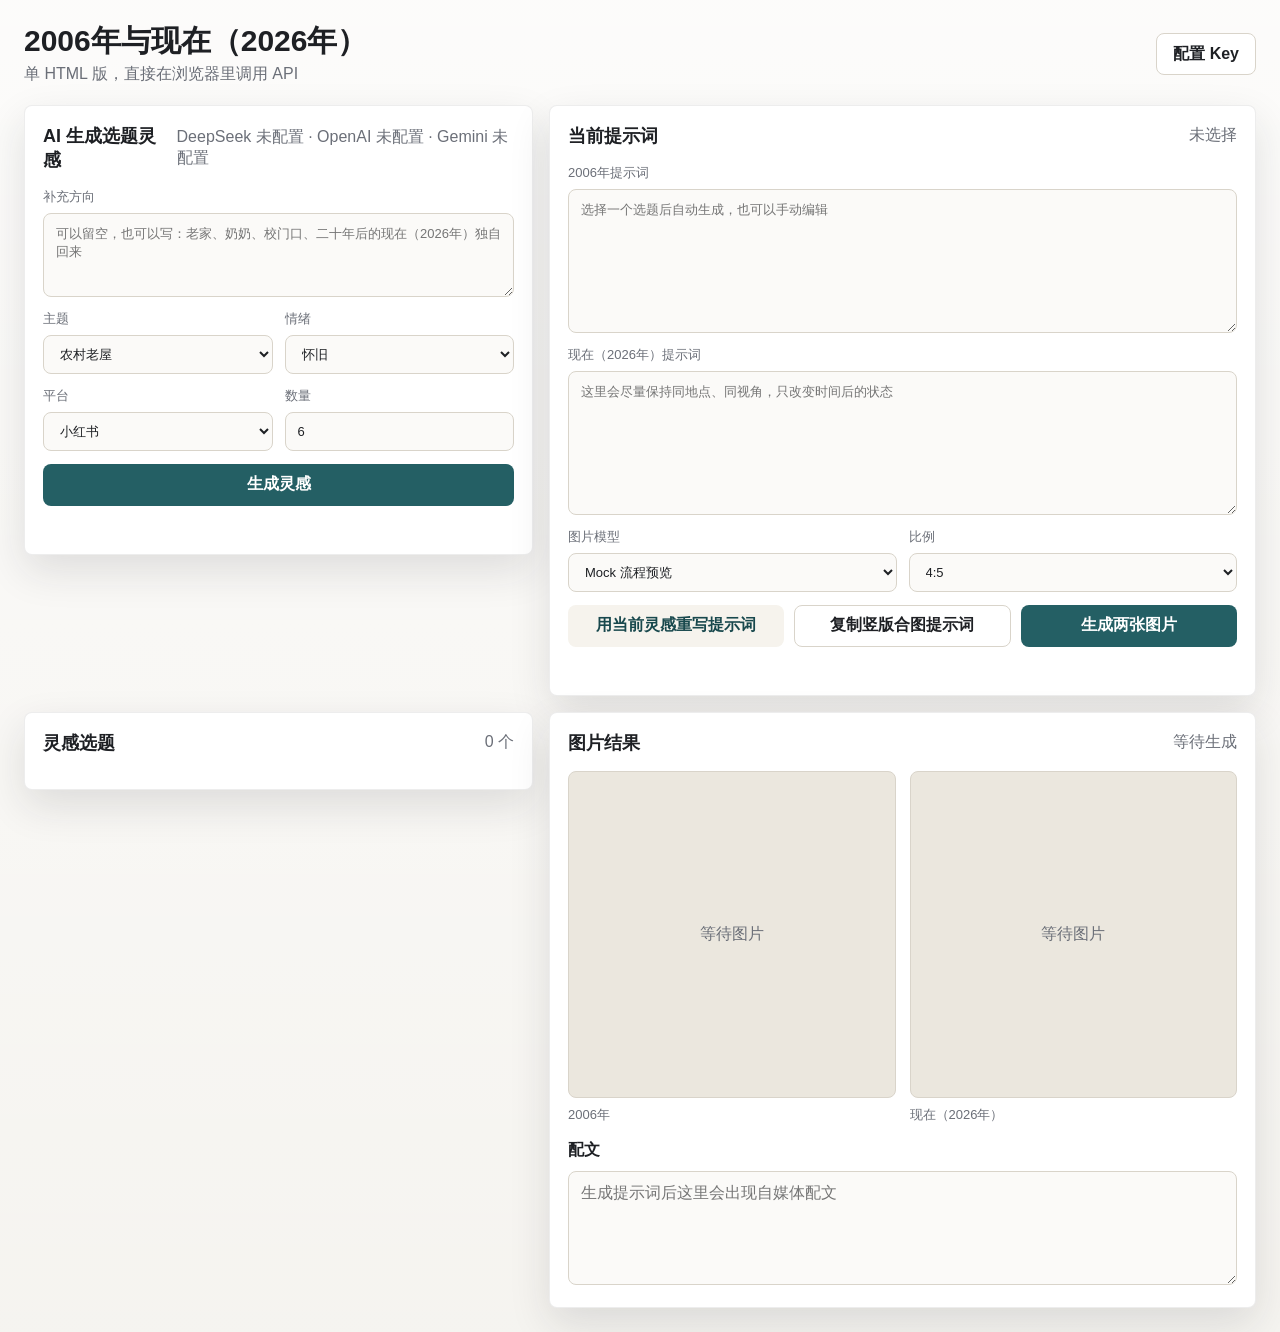
==== index.html @ 31c7d4ee "更新时间对照与AI灵感生成" ====
<!doctype html>
<html lang="zh-CN">
  <head>
    <meta charset="utf-8">
    <meta name="viewport" content="width=device-width, initial-scale=1">
    <title>2006年与现在（2026年） - 单文件版</title>
    <style>
      :root {
        --bg: #f3f1ec;
        --panel: #ffffff;
        --text: #1e2024;
        --muted: #6b6f78;
        --line: #d9d4ca;
        --accent: #245f64;
        --accent-dark: #18484d;
        --warm: #ad7440;
        --danger: #9b3b2f;
        --shadow: 0 16px 42px rgba(31, 35, 39, 0.12);
      }

      * {
        box-sizing: border-box;
      }

      body {
        margin: 0;
        min-width: 320px;
        color: var(--text);
        background: linear-gradient(180deg, rgba(255, 255, 255, 0.76), rgba(255, 255, 255, 0.2)), var(--bg);
        font-family: "Microsoft YaHei", "PingFang SC", Arial, sans-serif;
      }

      button,
      input,
      select,
      textarea {
        font: inherit;
      }

      button {
        border: 0;
        cursor: pointer;
      }

      textarea,
      input,
      select {
        width: 100%;
        border: 1px solid var(--line);
        border-radius: 8px;
        background: #fbfaf8;
        color: var(--text);
        outline: none;
      }

      textarea,
      input {
        padding: 11px 12px;
      }

      select {
        padding: 10px 12px;
      }

      textarea:focus,
      input:focus,
      select:focus {
        border-color: var(--accent);
        box-shadow: 0 0 0 3px rgba(36, 95, 100, 0.13);
      }

      h1,
      h2,
      h3,
      p {
        margin: 0;
      }

      h1 {
        font-size: 30px;
        line-height: 1.15;
      }

      h2 {
        font-size: 18px;
      }

      h3 {
        font-size: 16px;
      }

      label {
        display: grid;
        gap: 7px;
        margin-bottom: 13px;
        color: var(--muted);
        font-size: 13px;
      }

      .shell {
        max-width: 1440px;
        margin: 0 auto;
        padding: 24px;
      }

      .topbar {
        display: flex;
        align-items: center;
        justify-content: space-between;
        gap: 16px;
        margin-bottom: 20px;
      }

      .topbar p,
      .panel-title span,
      figcaption,
      .hint {
        color: var(--muted);
      }

      .topbar p {
        margin-top: 5px;
      }

      .grid {
        display: grid;
        grid-template-columns: minmax(0, 0.9fr) minmax(0, 1.25fr);
        gap: 16px;
        align-items: start;
      }

      .bottom-grid {
        margin-top: 16px;
      }

      .panel {
        background: var(--panel);
        border: 1px solid rgba(30, 32, 36, 0.08);
        border-radius: 8px;
        padding: 18px;
        box-shadow: var(--shadow);
      }

      .panel-title {
        display: flex;
        align-items: center;
        justify-content: space-between;
        gap: 12px;
        margin-bottom: 16px;
      }

      .field-row {
        display: grid;
        grid-template-columns: minmax(0, 1fr) minmax(0, 1fr);
        gap: 12px;
      }

      .primary,
      .secondary,
      .ghost {
        min-height: 42px;
        border-radius: 8px;
        padding: 0 16px;
        font-weight: 700;
      }

      .primary {
        width: 100%;
        background: var(--accent);
        color: white;
      }

      .primary:hover {
        background: var(--accent-dark);
      }

      .primary:disabled,
      .secondary:disabled,
      .ghost:disabled {
        cursor: not-allowed;
        opacity: 0.62;
      }

      .secondary {
        background: #ffffff;
        border: 1px solid var(--line);
        color: var(--text);
      }

      .ghost {
        background: #f6f3ed;
        border: 1px solid transparent;
        color: var(--accent-dark);
      }

      .button-row {
        display: grid;
        grid-template-columns: repeat(3, minmax(0, 1fr));
        gap: 10px;
      }

      .idea-list {
        display: grid;
        gap: 10px;
        max-height: 560px;
        overflow: auto;
        padding-right: 4px;
      }

      .idea-card {
        display: grid;
        gap: 8px;
        padding: 13px;
        border: 1px solid var(--line);
        border-radius: 8px;
        background: #fbfaf8;
        text-align: left;
      }

      .idea-card:hover,
      .idea-card.active {
        border-color: var(--accent);
      }

      .idea-card strong {
        font-size: 15px;
      }

      .idea-card p {
        color: #50545d;
        line-height: 1.55;
      }

      .idea-card span {
        color: var(--warm);
        font-size: 12px;
      }

      .image-grid {
        display: grid;
        grid-template-columns: minmax(0, 1fr) minmax(0, 1fr);
        gap: 14px;
      }

      figure {
        margin: 0;
      }

      .image-box {
        display: grid;
        place-items: center;
        width: 100%;
        aspect-ratio: 1 / 1;
        border: 1px solid var(--line);
        border-radius: 8px;
        background: #ebe7de;
        overflow: hidden;
      }

      .image-box::before {
        content: "等待图片";
        color: var(--muted);
      }

      .image-box:has(img[src])::before {
        content: "";
      }

      .image-box img {
        display: none;
        width: 100%;
        height: 100%;
        object-fit: cover;
      }

      .image-box img[src] {
        display: block;
      }

      figcaption {
        display: flex;
        justify-content: space-between;
        gap: 8px;
        margin-top: 8px;
        font-size: 13px;
      }

      figcaption a {
        color: var(--accent-dark);
        font-weight: 700;
        text-decoration: none;
      }

      .copy-block {
        margin-top: 16px;
      }

      .copy-block h3 {
        margin-bottom: 10px;
      }

      .status {
        min-height: 20px;
        margin-top: 10px;
        color: var(--muted);
        font-size: 13px;
      }

      .status.error {
        color: var(--danger);
      }

      details {
        margin-top: 12px;
      }

      summary {
        cursor: pointer;
        color: var(--accent-dark);
        font-weight: 700;
      }

      .config-grid {
        margin-top: 12px;
        padding-top: 12px;
        border-top: 1px solid var(--line);
      }

      .notice {
        margin-bottom: 14px;
        padding: 10px 12px;
        border: 1px solid #dfc8b8;
        border-radius: 8px;
        background: #fff7ef;
        color: #744830;
        line-height: 1.55;
        font-size: 13px;
      }

      .hidden {
        display: none;
      }

      @media (max-width: 980px) {
        .grid {
          grid-template-columns: 1fr;
        }
      }

      @media (max-width: 640px) {
        .shell {
          padding: 14px;
        }

        .topbar,
        .field-row,
        .button-row,
        .image-grid {
          display: grid;
          grid-template-columns: 1fr;
          align-items: stretch;
        }
      }
    </style>
  </head>
  <body>
    <main class="shell">
      <header class="topbar">
        <div>
          <h1>2006年与现在（2026年）</h1>
          <p>单 HTML 版，直接在浏览器里调用 API</p>
        </div>
        <button id="toggleConfig" class="secondary" type="button">配置 Key</button>
      </header>

      <section id="configPanel" class="panel hidden">
        <div class="notice">
          单文件版会把 Key 保存在当前浏览器的 localStorage，只适合自己本地使用。某些 API 可能因为 CORS 不允许浏览器直连，遇到这种情况再加一个很薄的代理即可。
        </div>
        <div class="field-row">
          <label>
            DeepSeek API Key
            <input id="deepseekKey" type="password" autocomplete="off" placeholder="sk-...">
          </label>
          <label>
            DeepSeek 模型
            <input id="deepseekModel" type="text" value="deepseek-chat">
          </label>
        </div>
        <label>
          DeepSeek Base URL
          <input id="deepseekBaseUrl" type="text" value="https://api.deepseek.com">
        </label>
        <div class="field-row">
          <label>
            OpenAI API Key
            <input id="openaiKey" type="password" autocomplete="off" placeholder="sk-...">
          </label>
          <label>
            OpenAI 图片模型
            <input id="openaiModel" type="text" value="gpt-image-2">
          </label>
        </div>
        <div class="field-row">
          <label>
            OpenAI 尺寸
            <select id="openaiSize">
              <option>1024x1024</option>
              <option>1024x1536</option>
              <option>1536x1024</option>
            </select>
          </label>
          <label>
            OpenAI 质量
            <select id="openaiQuality">
              <option>medium</option>
              <option>low</option>
              <option>high</option>
            </select>
          </label>
        </div>
        <div class="field-row">
          <label>
            Gemini API Key
            <input id="geminiKey" type="password" autocomplete="off" placeholder="AIza...">
          </label>
          <label>
            Gemini 图片模型
            <input id="geminiModel" type="text" value="gemini-2.5-flash-image">
          </label>
        </div>
        <div class="field-row">
          <label>
            Gemini 比例
            <select id="geminiAspectRatio">
              <option>1:1</option>
              <option>4:5</option>
              <option>9:16</option>
              <option>16:9</option>
            </select>
          </label>
          <label>
            默认图片模型
            <select id="defaultProvider">
              <option value="mock">Mock 流程预览</option>
              <option value="openai">OpenAI gpt-image</option>
              <option value="gemini">Gemini Nano Banana</option>
            </select>
          </label>
        </div>
        <div class="button-row">
          <button id="saveConfig" class="primary" type="button">保存配置</button>
          <button id="clearConfig" class="ghost" type="button">清空本地配置</button>
        </div>
        <div id="configStatus" class="status"></div>
      </section>

      <section class="grid">
        <form id="ideaForm" class="panel">
          <div class="panel-title">
            <h2>AI 生成选题灵感</h2>
            <span id="keyStatus">未读取配置</span>
          </div>
          <label>
            补充方向
            <textarea id="brief" rows="4" placeholder="可以留空，也可以写：老家、奶奶、校门口、二十年后的现在（2026年）独自回来"></textarea>
          </label>
          <div class="field-row">
            <label>
              主题
              <select id="theme">
                <option>农村老屋</option>
                <option>老家院子</option>
                <option>村庄变迁</option>
                <option>荒废院落</option>
                <option>亲情</option>
                <option>校园</option>
                <option>老街</option>
                <option>爱情</option>
                <option>宠物</option>
                <option>城市变迁</option>
                <option>老物件</option>
              </select>
            </label>
            <label>
              情绪
              <select id="emotion">
                <option>怀旧</option>
                <option>温暖</option>
                <option>遗憾</option>
                <option>治愈</option>
                <option>孤独</option>
                <option>释然</option>
              </select>
            </label>
          </div>
          <div class="field-row">
            <label>
              平台
              <select id="platform">
                <option>小红书</option>
                <option>抖音</option>
                <option>视频号</option>
                <option>公众号</option>
              </select>
            </label>
            <label>
              数量
              <input id="count" type="number" min="1" max="12" value="6">
            </label>
          </div>
          <button class="primary" type="submit">生成灵感</button>
          <div id="ideaStatus" class="status"></div>
        </form>

        <section class="panel">
          <div class="panel-title">
            <h2>当前提示词</h2>
            <span id="selectedTitle">未选择</span>
          </div>
          <label>
            2006年提示词
            <textarea id="decadePrompt" rows="8" placeholder="选择一个选题后自动生成，也可以手动编辑"></textarea>
          </label>
          <label>
            现在（2026年）提示词
            <textarea id="nowPrompt" rows="8" placeholder="这里会尽量保持同地点、同视角，只改变时间后的状态"></textarea>
          </label>
          <div class="field-row">
            <label>
              图片模型
              <select id="providerSelect">
                <option value="mock">Mock 流程预览</option>
                <option value="openai">OpenAI gpt-image</option>
                <option value="gemini">Gemini Nano Banana</option>
              </select>
            </label>
            <label>
              比例
              <select id="ratio">
                <option>4:5</option>
                <option>1:1</option>
                <option>9:16</option>
                <option>16:9</option>
              </select>
            </label>
          </div>
          <div class="button-row">
            <button id="promptButton" class="ghost" type="button">用当前灵感重写提示词</button>
            <button id="copyPromptButton" class="secondary" type="button">复制竖版合图提示词</button>
            <button id="imageButton" class="primary" type="button">生成两张图片</button>
          </div>
          <div id="imageStatus" class="status"></div>
        </section>
      </section>

      <section class="grid bottom-grid">
        <section class="panel">
          <div class="panel-title">
            <h2>灵感选题</h2>
            <span id="ideaCount">0 个</span>
          </div>
          <div id="ideas" class="idea-list"></div>
        </section>

        <section class="panel">
          <div class="panel-title">
            <h2>图片结果</h2>
            <span id="resultStatus">等待生成</span>
          </div>
          <div class="image-grid">
            <figure>
              <div class="image-box"><img id="decadeImage" alt="2006年图片"></div>
              <figcaption><span>2006年</span><a id="downloadDecade" class="hidden" download="2006年.png">下载</a></figcaption>
            </figure>
            <figure>
              <div class="image-box"><img id="nowImage" alt="现在（2026年）图片"></div>
              <figcaption><span>现在（2026年）</span><a id="downloadNow" class="hidden" download="现在（2026年）.png">下载</a></figcaption>
            </figure>
          </div>
          <div class="copy-block">
            <h3>配文</h3>
            <textarea id="caption" rows="5" placeholder="生成提示词后这里会出现自媒体配文"></textarea>
          </div>
        </section>
      </section>
    </main>

    <script>
      const $ = (selector) => document.querySelector(selector);
      const storageKey = "timeEchoSingleFileConfig";
      const state = {
        config: {},
        ideas: [],
        ideaHistory: [],
        selectedIdea: null,
        promptPack: null
      };

      const defaults = {
        deepseekKey: "",
        deepseekBaseUrl: "https://api.deepseek.com",
        deepseekModel: "deepseek-chat",
        openaiKey: "",
        openaiModel: "gpt-image-2",
        openaiSize: "1024x1024",
        openaiQuality: "medium",
        geminiKey: "",
        geminiModel: "gemini-2.5-flash-image",
        geminiAspectRatio: "1:1",
        defaultProvider: "mock"
      };

      const systemPrompt = `你是一个自媒体视觉策划和 AI 生图提示词导演。
你的任务是围绕“2006年 vs 现在（2026年）”的时间对照图生成创意、提示词和文案。
围绕真实的农村生活、家庭记忆和村庄环境变迁自由创造场景，不要把常见示例当成固定菜单，不要形成固定场景组合或固定输出顺序。核心不是“过去穷现在（2026年）富”，而是“以前简陋但有生机，现在（2026年）更清楚但荒凉空置”。
风格要求：真实、克制、有生活感，避免空洞鸡汤，避免过度煽情，重点表现房子还在、生活不在了，烟火气消失，人气散了。
输出必须是严格 JSON，不要 Markdown，不要解释。`;

      const oldPhoneTexture = "2006年拍摄设备随手拍质感：像普通人在2006年用老式数码相机、功能手机或早期拍照手机随手拍下来的生活照片，不是专业摄影，不要精致构图，不要电影感，不要摆拍。画面轻微失焦，低像素，压缩痕迹明显，暗部有噪点，白平衡不准，略微偏黄或偏绿，边缘有些糊，主体没有完全居中，画面略歪，可能有轻微手抖和运动模糊，边缘可能有遮挡，生活杂物自然入镜，真实、粗糙、自然、不完美。避免专业摄影棚、电影级光影、高级构图、过度清晰、商业广告质感、完美皮肤、精致摆拍、复古海报风。";

      const currentPhoneTexture = "现在（2026年）照片质感：清晰一些，但仍然像普通手机随手拍的真实生活照片，不要商业摄影，不要电影感，不要精致摆拍，不要过度修图，保留自然光、真实环境和生活细节。";

      const ruralContrastGuide = "农村环境变迁方向：请主动创造具体、真实且有辨识度的农村生活空间，不要只从老屋、灶房、水井、晒谷场等常见场景中轮流选择。可以从生产劳动、家庭生活、儿童记忆、节庆习俗、公共空间、手艺营生、季节活动和地方建筑中自由发散。2006年的场景可以简陋、旧、朴素，但必须有人气和生机；现在（2026年）的同一地点照片更清楚，但要呈现空置、荒凉、杂乱、荒废。必须锁定相机位置、透视、院落或道路几何、建筑主体、门窗开口、屋脊轮廓、成熟树主干和电线杆；自行车、盆、篮筐、工具、衣物、动物和零散杂物不是固定参照物，二十年后的现在（2026年）大部分应消失、移位、被替换或明显腐坏。允许瓦片少量缺失或滑落、木门变形、玻璃局部破损，并在墙边、裂缝、门槛和角落形成不规则杂草。重点表达：以前的简陋是活着的，现在（2026年）的清楚是空着的。";

      function loadConfig() {
        try {
          state.config = { ...defaults, ...JSON.parse(localStorage.getItem(storageKey) || "{}") };
        } catch {
          state.config = { ...defaults };
        }
        for (const [key, value] of Object.entries(state.config)) {
          const input = $("#" + key);
          if (input) input.value = value;
        }
        $("#providerSelect").value = state.config.defaultProvider || "mock";
        updateKeyStatus();
      }

      function saveConfig() {
        const next = {};
        for (const key of Object.keys(defaults)) {
          const input = $("#" + key);
          next[key] = input ? input.value.trim() : defaults[key];
        }
        state.config = next;
        localStorage.setItem(storageKey, JSON.stringify(next));
        $("#providerSelect").value = next.defaultProvider;
        showStatus("#configStatus", "配置已保存到当前浏览器。");
        updateKeyStatus();
      }

      function clearConfig() {
        localStorage.removeItem(storageKey);
        state.config = { ...defaults };
        loadConfig();
        showStatus("#configStatus", "本地配置已清空。");
      }

      function updateKeyStatus() {
        const parts = [
          state.config.deepseekKey ? "DeepSeek 已配置" : "DeepSeek 未配置",
          state.config.openaiKey ? "OpenAI 已配置" : "OpenAI 未配置",
          state.config.geminiKey ? "Gemini 已配置" : "Gemini 未配置"
        ];
        $("#keyStatus").textContent = parts.join(" · ");
      }

      function setBusy(button, busy, text) {
        if (!button.dataset.idleText) button.dataset.idleText = button.textContent;
        button.disabled = busy;
        button.textContent = busy ? text : button.dataset.idleText;
      }

      function showStatus(selector, message, isError = false) {
        const node = $(selector);
        node.textContent = message || "";
        node.classList.toggle("error", Boolean(isError));
      }

      function buildTimeEditLockGuide() {
        return `【图2最高优先级：结构锁定与二十年变化指令】
图片2必须以图片1为唯一底图做时间流逝编辑，不要重新设计相似地点。
先把图片1中的可见元素分成三类，再执行编辑：
1. 永久场景锚点：相机位置和高度、镜头距离、裁切、透视和画面歪斜、院落或道路几何、建筑主体、墙体位置、门窗开口、屋脊和屋顶主体轮廓、成熟树主干、电线杆。必须严格对齐，不得移动、缩放或重画。
2. 可老化结构细节：瓦片、门板、窗玻璃、墙皮、砖缝、围栏和固定灶台。保持所在区域和整体形式，但必须出现合理老化；允许少量瓦片缺失、滑落或破裂，木门变形，局部玻璃破损，墙皮和砖缝开裂。
3. 临时生活物件：人物、动物、衣物、自行车、板凳、盆、篮筐、花盆、工具、蔬菜、柴火、容器和零散杂物。它们不是场景锚点，不得保持原有数量和精确位置；二十年后的现在（2026年）移除或明显改变其中60%-90%，留下的少数物件必须移位、废弃或明显腐坏。
表现长期无人维护，而不只是改颜色：在裸露地面的约30%-90%形成不规则杂草，重点生长在墙边、裂缝、门槛和角落；同时加入落叶积土、蛛网、潮斑、褪色和少量风吹垃圾。至少表现3-6种跨材质老化痕迹，其中至少一种是缺瓦、滑瓦、木门变形、玻璃破损或遗留物移位等非表面变化。
禁止改变永久场景锚点：不要改变道路宽度和方向，不要移动或缩放建筑、墙体、门窗开口、成熟树主干、电线杆和院落边界，不要改变拍摄视角。
当二十年变化与画面对齐冲突时，优先保留永久场景锚点，但仍必须改变临时生活物件和可老化结构细节。`;
      }

      function buildPromptCopyText() {
        const decadePrompt = $("#decadePrompt").value.trim();
        const nowPrompt = $("#nowPrompt").value.trim();
        const lockGuide = buildTimeEditLockGuide();
        return `请生成一张适合手机观看的同一地点2006年至今竖版对比图。

【最高优先级：最终输出与排版】
最终只输出一张完整的9:16竖版合图，不要输出两张独立图片。
必须上下拼接，禁止左右拼接：2006年画面放在上半部分，现在（2026年）画面放在下半部分，上下各占约50%，两部分同宽、边缘对齐。
上下画面必须展示同一地点、相同相机位置和相近裁切，让固定结构能直接上下对照。不要添加大标题、边框、装饰性版式或多余留白。

第一步：根据【图1提示词】生成图片1，图片1是2006年的原始现场照片。

第二步：请把图片1作为唯一参考图/底图生成图片2。图片2不是重新画一个相似地点，而是在图片1基础上做时间流逝编辑：永久空间结构严格对齐，同时让临时生活物件、植物生长和可老化构件发生合理的二十年变化。

第三步：把图片1放在上方、图片2放在下方，合成为一张9:16竖版图片后再输出。不要左右排列，不要只输出其中一张，也不要分别输出两张。

【图1提示词】
${decadePrompt}

${lockGuide}

【图2变化提示词】
${nowPrompt}

【图2最终检查】
再次确认：图片2的相机位置、裁切、透视、道路或院落几何、建筑主体、墙体、门窗开口、屋脊轮廓、成熟树主干和电线杆必须与图片1严格对齐。不要把自行车、盆、篮筐、工具、衣物、动物和零散杂物当作固定参照物；其中60%-90%应消失、移位、被替换或明显腐坏。检查是否有不规则杂草、跨材质老化，以及至少一种非表面变化；不能只做无人、冷色、落灰和褪色。

【输出前最终检查】
只交付一张9:16竖版图片；2006年在上，现在（2026年）在下；上下各占约一半；绝对禁止左右拼接、横版画布、两张分开输出或遗漏任意一张。`;
      }

      async function copyText(text) {
        if (navigator.clipboard?.writeText) {
          try {
            await navigator.clipboard.writeText(text);
            return;
          } catch {
            // 剪贴板权限失败时继续使用 textarea 兜底。
          }
        }
        const textarea = document.createElement("textarea");
        textarea.value = text;
        textarea.setAttribute("readonly", "");
        textarea.style.position = "fixed";
        textarea.style.left = "-9999px";
        document.body.append(textarea);
        textarea.select();
        const copied = document.execCommand("copy");
        textarea.remove();
        if (!copied) throw new Error("复制失败，请检查浏览器剪贴板权限");
      }

      async function fetchJson(url, options) {
        const response = await fetch(url, options);
        const text = await response.text();
        let data = {};
        try {
          data = text ? JSON.parse(text) : {};
        } catch {
          data = { raw: text };
        }
        if (!response.ok) {
          throw new Error(data?.error?.message || data?.message || `HTTP ${response.status}`);
        }
        return data;
      }

      async function callDeepSeek(messages, temperature = 0.85) {
        if (!state.config.deepseekKey) throw new Error("DeepSeek API Key 未配置");
        const baseUrl = state.config.deepseekBaseUrl.replace(/\/$/, "");
        const data = await fetchJson(`${baseUrl}/chat/completions`, {
          method: "POST",
          headers: {
            "content-type": "application/json",
            authorization: `Bearer ${state.config.deepseekKey}`
          },
          body: JSON.stringify({
            model: state.config.deepseekModel || "deepseek-chat",
            messages,
            temperature
          })
        });
        return data.choices?.[0]?.message?.content || "";
      }

      function extractJson(text) {
        const cleaned = String(text || "").replace(/^```(?:json)?/i, "").replace(/```$/i, "").trim();
        try {
          return JSON.parse(cleaned);
        } catch {
          const match = cleaned.match(/\{[\s\S]*\}/);
          if (match) return JSON.parse(match[0]);
          throw new Error("模型没有返回可解析的 JSON");
        }
      }

      async function buildIdeas(payload) {
        if (!state.config.deepseekKey) throw new Error("请先配置 DeepSeek API Key，再生成选题灵感。");
        const count = Math.min(Number(payload.count) || 6, 12);
        const creativeSeed = globalThis.crypto?.randomUUID?.() || `${Date.now()}-${Math.random()}`;
        const recentIdeas = state.ideaHistory.length ? state.ideaHistory.join("\n") : "无，这是本次会话第一次生成。";
        const userPrompt = `请生成 ${count} 个“2006年 vs 现在（2026年）”的自媒体图片选题。你需要像真正的创意策划一样主动发现具体场景，而不是从常见农村场景列表中逐项选择。
用户补充：${payload.brief || "无"}
主题：${payload.theme || "不限"}
情绪：${payload.emotion || "怀旧、共鸣"}
目标人群：普通中文自媒体用户
平台：${payload.platform || "小红书/抖音/视频号"}
本次创意种子：${creativeSeed}

本次会话最近生成过的选题，禁止重复或轻微改写：
${recentIdeas}

${ruralContrastGuide}

创意多样性是最高优先级要求：
1. 禁止使用固定的“老屋、灶房、水井、晒谷场、村口小路”组合和顺序，也不要为了凑数量逐项套用常见空间。
2. 同一批选题的地点功能、生活事件、永久场景锚点和情感触发物必须明显不同，标题与故事不得互为换词改写。
3. 至少一半选题必须来自不常被首先想到、但在真实农村生活中合理存在的具体空间或活动。由你自行创造，不要复述提示词中的示例。
4. 每次请求都要根据本次创意种子重新发散；即使主题和补充方向相同，也要产生与最近历史明显不同的新构想。
5. 先在内部发散至少三倍数量的候选构想，再只输出差异最大、画面感最强的 ${count} 个。

选题不要写成过去贫穷、现在（2026年）富裕，也不要跑到现代城市、商业街、校园都市生活。必须写成：2006年虽然简陋但有人气、有阳光、有烟火气、有生机；现在（2026年）照片更清楚，但同一农村地点空置、荒凉、杂乱、荒废，生活气消失。
每个选题必须有2-4个永久场景锚点 anchorObject，用于保证两张图像是同一个地方。优先选择建筑主体、墙体位置、门窗开口、道路或院落边界、屋脊轮廓、成熟树主干、电线杆、门口台阶等稳定结构；不要把自行车、盆、篮筐、衣物、动物、工具、稻草垛、旧拖拉机或零散杂物写成永久场景锚点。
nowDecayDetails 要同时包含临时生活物件的消失或移位、不规则杂草、跨材质老化，以及至少一种有限的非表面变化，例如少量缺瓦或滑瓦、木门变形、局部玻璃破损、遗留物移位。不得改变道路方向、建筑主体、墙体位置、门窗开口、屋脊轮廓、成熟树主干或电线杆位置。

JSON 格式：
{
  "ideas": [
    {
      "id": "短id",
      "title": "选题标题",
      "story": "2006年和现在（2026年）的农村环境对照故事，一句话说清楚",
      "theme": "主题",
      "emotion": "情绪",
      "anchorObject": "永久场景锚点，2-4个，不包含可移动生活物件",
      "oldLifeDetails": "2006年有生机的细节",
      "nowDecayDetails": "现在（2026年）荒废杂乱的细节",
      "hook": "让人停留的共情点"
    }
  ]
}`;
        const text = await callDeepSeek([
          { role: "system", content: systemPrompt },
          { role: "user", content: userPrompt }
        ], 1);
        const data = extractJson(text);
        const historyEntries = (data.ideas || []).map((idea) => `${idea.title || ""}｜${idea.story || ""}`);
        state.ideaHistory = [...state.ideaHistory, ...historyEntries].slice(-40);
        return data;
      }

      async function buildPromptPack(idea) {
        if (!state.config.deepseekKey) throw new Error("请先配置 DeepSeek API Key，再生成图片提示词。");
        const userPrompt = `把下面选题扩写成一组可直接用于生图的提示词。
选题标题：${idea.title || ""}
选题故事：${idea.story || ""}
共情点：${idea.hook || ""}
永久场景锚点：${idea.anchorObject || "建筑主体、红砖墙位置、门窗开口、门前老树主干、院落边界"}
2006年生机细节：${idea.oldLifeDetails || "温暖阳光、扫过的院子、晾衣绳、菜园、鸡鸭、炊烟、有人打水浇菜、晒粮、聊天、正在使用的农具"}
现在（2026年）荒废细节：${idea.nowDecayDetails || "不规则荒草、脱落墙皮、少量缺瓦或滑瓦、木门变形、废弃物件移位、压水井生锈、灶台落灰、没有人、没有炊烟"}
平台：${$("#platform").value}
比例：${$("#ratio").value}

${ruralContrastGuide}

要求：
1. “2006年”和“现在（2026年）”必须像同一农村地点、相近视角。
2. 两张图必须保留同一组永久场景锚点。优先选择相机位置、道路或院落几何、建筑主体、墙体位置、门窗开口、屋脊轮廓、成熟树主干、电线杆、门口台阶等稳定结构。自行车、盆、篮筐、衣物、动物、工具、稻草垛、旧拖拉机和零散杂物属于临时生活物件，不能作为必须原样保留的场景锚点。
3. 2006年必须是农村生活空间，简陋但有生机：可以是老屋院子、灶房、菜园、水井、村口小路、晒谷场、农具棚、牲口棚、小卖部、村卫生室、老戏台、祠堂门口。画面要有温暖阳光、被打理过的痕迹、正在使用的物件、有人经过或生活正在发生。必须是普通人使用2006年拍摄设备随手拍的质感：低像素、轻微失焦、压缩痕迹、暗部噪点、白平衡不准、偏黄或偏绿、主体不居中、画面略歪、轻微手抖、生活杂物入镜。必须明确避免专业摄影、电影感、精致构图、商业广告质感和复古海报风。
4. 现在（2026年）更清晰、更现实，但仍然像普通手机随手拍。必须呈现同一农村地点长期空置和无人维护。移除或明显改变图1中60%-90%的临时生活物件；自行车、盆、篮筐、花盆、工具、衣物、动物和零散杂物不得默认原样留在原位置，留下的少数物件必须移位、废弃或明显腐坏。
5. nowPrompt 必须像“在图1基础上的编辑说明”，不要像重新生成另一个场景。必须明确锁定相机位置、裁切、道路或院落几何、建筑主体、墙体位置、门窗开口、屋脊轮廓、成熟树主干、电线杆位置、拍摄角度和透视关系。
6. nowPrompt 必须允许可老化结构细节发生有限变化：少量瓦片缺失、滑落或破裂，木门变形，局部玻璃破损，墙皮和砖缝开裂。禁止改变建筑主体和空间几何：道路变窄、道路改方向、成熟树主干断裂、换成另一棵树、电线杆明显倾斜、房屋换材质、屋顶换形式、门窗开口换位置、墙体重建、左右房屋位置变化。
7. nowPrompt 必须给出可检查的二十年变化预算：裸露地面约15%-30%出现不规则杂草，重点位于墙边、裂缝、门槛和角落；加入3-6种跨材质老化痕迹；至少包含一种缺瓦、滑瓦、木门变形、玻璃破损或遗留物移位等非表面变化。不能只写无人、冷色、落灰、褪色和蛛网。
8. 情绪要克制，不要直接煽情；重点是“房子还在，生活不在了”“以前的简陋是活着的，现在（2026年）的清楚是空着的”。
9. 不要出现具体名人、商标、真实未授权人物。
10. 提示词要适合中文图片模型，也要包含摄影/构图/质感指令。

JSON 格式：
{
  "title": "标题",
  "story": "故事摘要",
  "ratio": "4:5 或 1:1 或 9:16 或 16:9",
  "decadePrompt": "2006年图片提示词",
  "nowPrompt": "现在（2026年）图片提示词",
  "caption": "自媒体配文，2-4行",
  "hashtags": ["标签1", "标签2"],
  "quickEdits": ["更有年代感", "更像同一地点"]
}`;
        const text = await callDeepSeek([
          { role: "system", content: systemPrompt },
          { role: "user", content: userPrompt }
        ], 0.75);
        return extractJson(text);
      }

      function renderIdeas() {
        $("#ideaCount").textContent = `${state.ideas.length} 个`;
        $("#ideas").innerHTML = "";
        state.ideas.forEach((idea) => {
          const button = document.createElement("button");
          button.className = `idea-card${state.selectedIdea?.id === idea.id ? " active" : ""}`;
          button.type = "button";
          button.innerHTML = `
            <strong>${escapeHtml(idea.title)}</strong>
            <p>${escapeHtml(idea.story)}</p>
            <span>${escapeHtml(idea.hook || idea.emotion || "")}</span>
          `;
          button.addEventListener("click", () => selectIdea(idea));
          $("#ideas").append(button);
        });
      }

      async function selectIdea(idea) {
        state.selectedIdea = idea;
        renderIdeas();
        await fillPromptPack(idea);
      }

      async function fillPromptPack(idea) {
        const button = $("#promptButton");
        setBusy(button, true, "生成提示词中");
        showStatus("#imageStatus", "正在生成提示词...");
        try {
          const pack = await buildPromptPack(idea);
          state.promptPack = pack;
          $("#selectedTitle").textContent = pack.title || idea.title;
          $("#ratio").value = normalizeRatio(pack.ratio) || $("#ratio").value;
          $("#decadePrompt").value = withOldPhoneTexture(pack.decadePrompt || "");
          $("#nowPrompt").value = withCurrentPhoneTexture(pack.nowPrompt || "");
          $("#caption").value = pack.caption || "";
          showStatus("#imageStatus", "提示词已生成，可以直接生图，也可以先手动改。");
        } catch (error) {
          showStatus("#imageStatus", friendlyError(error), true);
        } finally {
          setBusy(button, false);
        }
      }

      async function imageFromOpenAI(prompt) {
        if (!state.config.openaiKey) throw new Error("OpenAI API Key 未配置");
        const data = await fetchJson("https://api.openai.com/v1/images/generations", {
          method: "POST",
          headers: {
            "content-type": "application/json",
            authorization: `Bearer ${state.config.openaiKey}`
          },
          body: JSON.stringify({
            model: state.config.openaiModel || "gpt-image-2",
            prompt,
            size: state.config.openaiSize || "1024x1024",
            quality: state.config.openaiQuality || "medium",
            n: 1
          })
        });
        const item = data.data?.[0] || {};
        if (item.b64_json) return `data:image/png;base64,${item.b64_json}`;
        if (item.url) return item.url;
        throw new Error("OpenAI 没有返回图片数据");
      }

      async function imageEditFromOpenAI(prompt, referenceDataUrl) {
        if (!referenceDataUrl?.startsWith("data:")) return imageFromOpenAI(prompt);
        if (!state.config.openaiKey) throw new Error("OpenAI API Key 未配置");
        const form = new FormData();
        form.append("model", state.config.openaiModel || "gpt-image-2");
        form.append("prompt", prompt);
        form.append("size", state.config.openaiSize || "1024x1024");
        form.append("quality", state.config.openaiQuality || "medium");
        form.append("n", "1");
        form.append("image", dataUrlToBlob(referenceDataUrl), "reference.png");

        const data = await fetchJson("https://api.openai.com/v1/images/edits", {
          method: "POST",
          headers: { authorization: `Bearer ${state.config.openaiKey}` },
          body: form
        });
        const item = data.data?.[0] || {};
        if (item.b64_json) return `data:image/png;base64,${item.b64_json}`;
        if (item.url) return item.url;
        throw new Error("OpenAI 没有返回图片数据");
      }

      async function imageFromGemini(prompt, referenceDataUrl) {
        if (!state.config.geminiKey) throw new Error("Gemini API Key 未配置");
        const parts = [{ text: prompt }];
        if (referenceDataUrl?.startsWith("data:")) {
          const parsed = parseDataUrl(referenceDataUrl);
          if (parsed) {
            parts.push({
              inlineData: {
                mimeType: parsed.mimeType,
                data: parsed.base64
              }
            });
          }
        }
        const model = state.config.geminiModel || "gemini-2.5-flash-image";
        const data = await fetchJson(`https://generativelanguage.googleapis.com/v1beta/models/${encodeURIComponent(model)}:generateContent?key=${encodeURIComponent(state.config.geminiKey)}`, {
          method: "POST",
          headers: { "content-type": "application/json" },
          body: JSON.stringify({
            contents: [{ parts }],
            generationConfig: {
              responseModalities: ["TEXT", "IMAGE"],
              imageConfig: { aspectRatio: state.config.geminiAspectRatio || "1:1" }
            }
          })
        });
        const partsOut = data.candidates?.[0]?.content?.parts || [];
        const imagePart = partsOut.find((part) => part.inlineData?.data || part.inline_data?.data);
        const inline = imagePart?.inlineData || imagePart?.inline_data;
        if (!inline?.data) throw new Error("Gemini 没有返回图片数据");
        return `data:${inline.mimeType || inline.mime_type || "image/png"};base64,${inline.data}`;
      }

      async function mockImage(title, prompt, variant) {
        const svg = `<svg xmlns="http://www.w3.org/2000/svg" width="1024" height="1024" viewBox="0 0 1024 1024">
          <defs>
            <linearGradient id="bg" x1="0" x2="1" y1="0" y2="1">
              <stop offset="0" stop-color="${variant === "old" ? "#b99265" : "#7fa7aa"}"/>
              <stop offset="1" stop-color="${variant === "old" ? "#5e5147" : "#283a4a"}"/>
            </linearGradient>
            <filter id="grain"><feTurbulence type="fractalNoise" baseFrequency=".75" numOctaves="2" stitchTiles="stitch"/><feColorMatrix type="saturate" values=".25"/><feBlend mode="multiply" in2="SourceGraphic"/></filter>
          </defs>
          <rect width="1024" height="1024" fill="url(#bg)"/>
          <rect x="82" y="92" width="860" height="840" rx="18" fill="rgba(255,255,255,.13)" stroke="rgba(255,255,255,.35)" stroke-width="2"/>
          <text x="112" y="180" fill="#fff" font-size="54" font-family="Arial, sans-serif" font-weight="700">${variant === "old" ? "2006年" : "现在（2026年）"}</text>
          <text x="112" y="250" fill="rgba(255,255,255,.92)" font-size="34" font-family="Arial, sans-serif">${escapeXml(title || "时间对照图")}</text>
          <foreignObject x="112" y="330" width="800" height="480">
            <div xmlns="http://www.w3.org/1999/xhtml" style="font: 30px/1.45 Arial, sans-serif; color: white; opacity: .9;">${escapeXml(prompt).slice(0, 220)}</div>
          </foreignObject>
          <rect width="1024" height="1024" filter="url(#grain)" opacity="${variant === "old" ? ".32" : ".08"}"/>
        </svg>`;
        return `data:image/svg+xml;base64,${btoa(unescape(encodeURIComponent(svg)))}`;
      }

      async function generateImages() {
        const provider = $("#providerSelect").value;
        const title = $("#selectedTitle").textContent || "2006年和现在（2026年）";
        const decadePrompt = withOldPhoneTexture($("#decadePrompt").value.trim());
        const lockGuide = buildTimeEditLockGuide();
        const nowPrompt = `${lockGuide}

${withCurrentPhoneTexture($("#nowPrompt").value.trim())}

【图2最终检查】
再次确认：图片2的相机位置、裁切、透视、道路或院落几何、建筑主体、墙体、门窗开口、屋脊轮廓、成熟树主干和电线杆必须与图片1严格对齐。不要把自行车、盆、篮筐、工具、衣物、动物和零散杂物当作固定参照物；其中60%-90%应消失、移位、被替换或明显腐坏。检查是否有不规则杂草、跨材质老化，以及至少一种非表面变化；不能只做无人、冷色、落灰和褪色。`;
        if (!decadePrompt || !nowPrompt.trim()) throw new Error("请先生成或填写两段提示词");

        let decadeUrl;
        let nowUrl;
        if (provider === "openai") {
          decadeUrl = await imageFromOpenAI(decadePrompt);
          nowUrl = await imageEditFromOpenAI(nowPrompt, decadeUrl);
        } else if (provider === "gemini") {
          decadeUrl = await imageFromGemini(decadePrompt);
          nowUrl = await imageFromGemini(nowPrompt, decadeUrl);
        } else {
          decadeUrl = await mockImage(title, decadePrompt, "old");
          nowUrl = await mockImage(title, nowPrompt, "now");
        }
        return { provider, decadeUrl, nowUrl };
      }

      function setImage(selector, downloadSelector, url, fileName) {
        const img = $(selector);
        img.src = url;
        const link = $(downloadSelector);
        link.href = url;
        link.download = fileName;
        link.classList.remove("hidden");
      }

      function parseDataUrl(dataUrl) {
        const match = dataUrl.match(/^data:(.+?);base64,(.+)$/);
        return match ? { mimeType: match[1], base64: match[2] } : null;
      }

      function dataUrlToBlob(dataUrl) {
        const parsed = parseDataUrl(dataUrl);
        if (!parsed) throw new Error("参考图不是可用的 data URL");
        const binary = atob(parsed.base64);
        const bytes = new Uint8Array(binary.length);
        for (let i = 0; i < binary.length; i += 1) bytes[i] = binary.charCodeAt(i);
        return new Blob([bytes], { type: parsed.mimeType });
      }

      function normalizeRatio(value) {
        const text = String(value || "");
        return ["4:5", "1:1", "9:16", "16:9"].find((ratio) => text.includes(ratio));
      }

      function withOldPhoneTexture(prompt) {
        const text = String(prompt || "").trim();
        if (!text) return oldPhoneTexture;
        return text.includes("2006年拍摄设备随手拍质感") ? text : `${text}\n\n${oldPhoneTexture}`;
      }

      function withCurrentPhoneTexture(prompt) {
        const text = String(prompt || "").trim();
        if (!text) return currentPhoneTexture;
        return text.includes("现在（2026年）照片质感") ? text : `${text}\n\n${currentPhoneTexture}`;
      }

      function providerName(provider) {
        return { openai: "OpenAI", gemini: "Gemini", mock: "Mock" }[provider] || provider;
      }

      function friendlyError(error) {
        const message = error?.message || "请求失败";
        if (message.includes("Failed to fetch")) {
          return "请求被浏览器拦截或网络不可达。单文件直连 API 时常见原因是 CORS、代理或网络限制。";
        }
        return message;
      }

      function escapeHtml(value = "") {
        return String(value).replace(/[<>&"']/g, (char) => ({
          "<": "&lt;",
          ">": "&gt;",
          "&": "&amp;",
          '"': "&quot;",
          "'": "&#39;"
        }[char]));
      }

      function escapeXml(value = "") {
        return escapeHtml(value);
      }

      $("#toggleConfig").addEventListener("click", () => {
        $("#configPanel").classList.toggle("hidden");
      });

      $("#saveConfig").addEventListener("click", saveConfig);
      $("#clearConfig").addEventListener("click", clearConfig);

      $("#providerSelect").addEventListener("change", () => {
        $("#defaultProvider").value = $("#providerSelect").value;
        state.config.defaultProvider = $("#providerSelect").value;
        localStorage.setItem(storageKey, JSON.stringify({ ...state.config }));
      });

      $("#ideaForm").addEventListener("submit", async (event) => {
        event.preventDefault();
        const button = event.submitter;
        setBusy(button, true, "生成中");
        showStatus("#ideaStatus", "正在生成选题...");
        try {
          const data = await buildIdeas({
            brief: $("#brief").value.trim(),
            theme: $("#theme").value,
            emotion: $("#emotion").value,
            platform: $("#platform").value,
            count: $("#count").value
          });
          state.ideas = data.ideas || [];
          state.selectedIdea = null;
          renderIdeas();
          showStatus("#ideaStatus", "AI 已生成一批新选题，并会在本次会话中避开重复场景。");
        } catch (error) {
          showStatus("#ideaStatus", friendlyError(error), true);
        } finally {
          setBusy(button, false);
        }
      });

      $("#promptButton").addEventListener("click", async () => {
        const idea = state.selectedIdea || {
          title: $("#selectedTitle").textContent,
          story: $("#brief").value.trim() || "同一个地点，2006年有人陪伴，现在（2026年）独自重返。",
          hook: "时间改变了场景，也改变了站在这里的人。"
        };
        await fillPromptPack(idea);
      });

      $("#copyPromptButton").addEventListener("click", async () => {
        if (!$("#decadePrompt").value.trim() || !$("#nowPrompt").value.trim()) {
          showStatus("#imageStatus", "请先填写2006年和现在（2026年）两段提示词。", true);
          return;
        }
        try {
          await copyText(buildPromptCopyText());
          showStatus("#imageStatus", "竖版上下合图提示词已复制。");
        } catch (error) {
          showStatus("#imageStatus", friendlyError(error), true);
        }
      });

      $("#imageButton").addEventListener("click", async () => {
        const button = $("#imageButton");
        setBusy(button, true, "图片生成中");
        showStatus("#imageStatus", "正在生成两张图片...");
        $("#resultStatus").textContent = "正在生成";
        $("#decadeImage").removeAttribute("src");
        $("#nowImage").removeAttribute("src");
        $("#downloadDecade").classList.add("hidden");
        $("#downloadNow").classList.add("hidden");
        try {
          const result = await generateImages();
          setImage("#decadeImage", "#downloadDecade", result.decadeUrl, "2006年.png");
          setImage("#nowImage", "#downloadNow", result.nowUrl, "现在（2026年）.png");
          $("#resultStatus").textContent = `${providerName(result.provider)} 已完成`;
          showStatus("#imageStatus", "图片已生成。");
        } catch (error) {
          $("#resultStatus").textContent = "生成失败";
          showStatus("#imageStatus", friendlyError(error), true);
        } finally {
          setBusy(button, false);
        }
      });

      loadConfig();
    </script>
  </body>
</html>
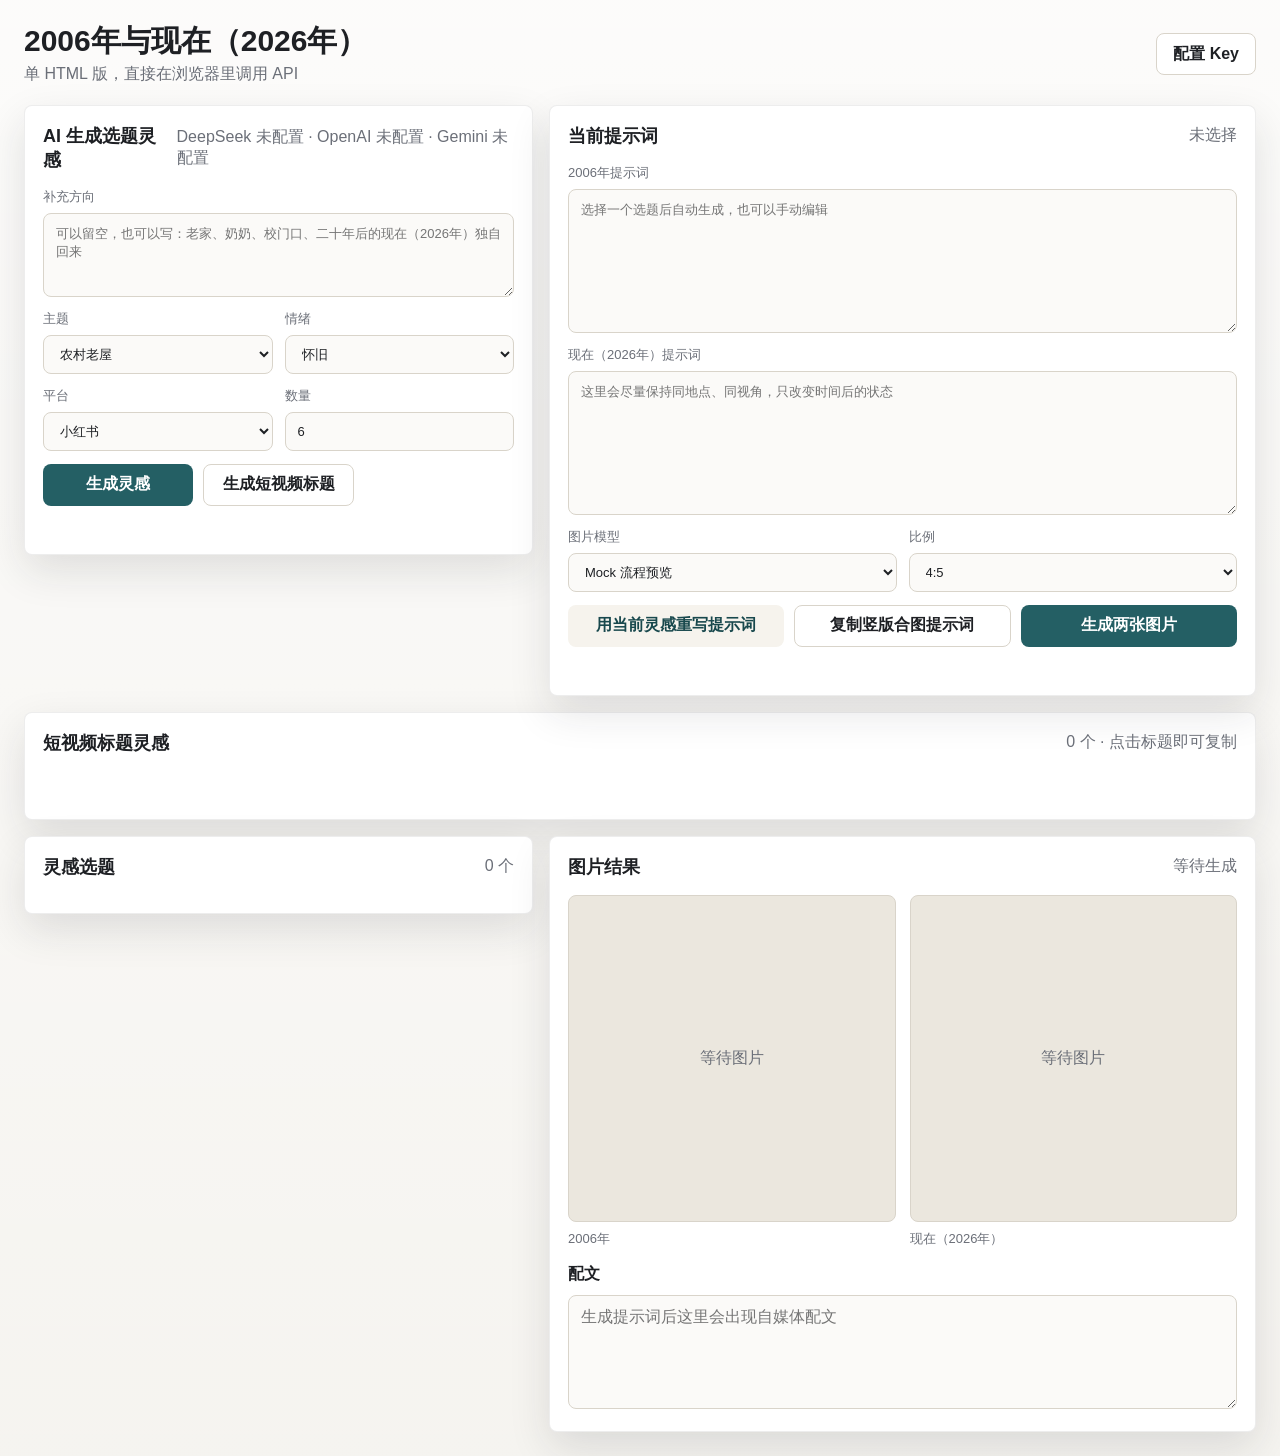
==== commit 40ecd12f: "新增短视频标题灵感生成" ====
--- a/index.html
+++ b/index.html
@@ -236,6 +236,45 @@
         font-size: 12px;
       }
 
+      .title-workshop {
+        margin-top: 16px;
+      }
+
+      .title-list {
+        display: grid;
+        grid-template-columns: repeat(2, minmax(0, 1fr));
+        gap: 10px;
+      }
+
+      .title-card {
+        display: grid;
+        gap: 8px;
+        padding: 13px;
+        border: 1px solid var(--line);
+        border-radius: 8px;
+        background: #fbfaf8;
+        text-align: left;
+      }
+
+      .title-card:hover {
+        border-color: var(--accent);
+      }
+
+      .title-card strong {
+        font-size: 16px;
+        line-height: 1.55;
+      }
+
+      .title-card p {
+        color: #50545d;
+        line-height: 1.55;
+      }
+
+      .title-card span {
+        color: var(--warm);
+        font-size: 12px;
+      }
+
       .image-grid {
         display: grid;
         grid-template-columns: minmax(0, 1fr) minmax(0, 1fr);
@@ -355,7 +394,8 @@
         .topbar,
         .field-row,
         .button-row,
-        .image-grid {
+        .image-grid,
+        .title-list {
           display: grid;
           grid-template-columns: 1fr;
           align-items: stretch;
@@ -509,7 +549,10 @@
               <input id="count" type="number" min="1" max="12" value="6">
             </label>
           </div>
-          <button class="primary" type="submit">生成灵感</button>
+          <div class="button-row">
+            <button class="primary" type="submit">生成灵感</button>
+            <button id="titleButton" class="secondary" type="button">生成短视频标题</button>
+          </div>
           <div id="ideaStatus" class="status"></div>
         </form>
 
@@ -554,6 +597,15 @@
         </section>
       </section>
 
+      <section class="panel title-workshop">
+        <div class="panel-title">
+          <h2>短视频标题灵感</h2>
+          <span id="titleCount">0 个 · 点击标题即可复制</span>
+        </div>
+        <div id="titles" class="title-list"></div>
+        <div id="titleStatus" class="status"></div>
+      </section>
+
       <section class="grid bottom-grid">
         <section class="panel">
           <div class="panel-title">
@@ -593,6 +645,8 @@
         config: {},
         ideas: [],
         ideaHistory: [],
+        titles: [],
+        titleHistory: [],
         selectedIdea: null,
         promptPack: null
       };
@@ -617,9 +671,9 @@
 风格要求：真实、克制、有生活感，避免空洞鸡汤，避免过度煽情，重点表现房子还在、生活不在了，烟火气消失，人气散了。
 输出必须是严格 JSON，不要 Markdown，不要解释。`;
 
-      const oldPhoneTexture = "2006年拍摄设备随手拍质感：像普通人在2006年用老式数码相机、功能手机或早期拍照手机随手拍下来的生活照片，不是专业摄影，不要精致构图，不要电影感，不要摆拍。画面轻微失焦，低像素，压缩痕迹明显，暗部有噪点，白平衡不准，略微偏黄或偏绿，边缘有些糊，主体没有完全居中，画面略歪，可能有轻微手抖和运动模糊，边缘可能有遮挡，生活杂物自然入镜，真实、粗糙、自然、不完美。避免专业摄影棚、电影级光影、高级构图、过度清晰、商业广告质感、完美皮肤、精致摆拍、复古海报风。";
-
-      const currentPhoneTexture = "现在（2026年）照片质感：清晰一些，但仍然像普通手机随手拍的真实生活照片，不要商业摄影，不要电影感，不要精致摆拍，不要过度修图，保留自然光、真实环境和生活细节。";
+      const oldPhoneTexture = "2006年拍摄设备随手拍质感：像普通人在2006年用老式数码相机、功能手机或早期拍照手机随手拍下来的生活照片，不是专业摄影，不要精致构图，不要电影感，不要摆拍。画面轻微失焦，低像素，压缩痕迹明显，暗部有噪点，白平衡不准，略微偏黄或偏绿，边缘有些糊，主体没有完全居中，画面略歪，可能有轻微手抖和运动模糊，边缘可能有遮挡，生活杂物自然入镜，真实、粗糙、自然、不完美。避免专业摄影棚、电影级光影、高级构图、过度清晰、商业广告质感、完美皮肤、精致摆拍、复古海报风。画面内绝对不要出现任何文字、数字、年份、日期、标题、标签、字幕、说明、标牌、Logo或水印；“2006年”只用于理解时间背景，不得渲染到图片中。";
+
+      const currentPhoneTexture = "现在（2026年）照片质感：清晰一些，但仍然像普通手机随手拍的真实生活照片，不要商业摄影，不要电影感，不要精致摆拍，不要过度修图，保留自然光、真实环境和生活细节。画面内绝对不要出现任何文字、数字、年份、日期、标题、标签、字幕、说明、标牌、Logo或水印；“2026年”只用于理解时间背景，不得渲染到图片中。";
 
       const ruralContrastGuide = "农村环境变迁方向：请主动创造具体、真实且有辨识度的农村生活空间，不要只从老屋、灶房、水井、晒谷场等常见场景中轮流选择。可以从生产劳动、家庭生活、儿童记忆、节庆习俗、公共空间、手艺营生、季节活动和地方建筑中自由发散。2006年的场景可以简陋、旧、朴素，但必须有人气和生机；现在（2026年）的同一地点照片更清楚，但要呈现空置、荒凉、杂乱、荒废。必须锁定相机位置、透视、院落或道路几何、建筑主体、门窗开口、屋脊轮廓、成熟树主干和电线杆；自行车、盆、篮筐、工具、衣物、动物和零散杂物不是固定参照物，二十年后的现在（2026年）大部分应消失、移位、被替换或明显腐坏。允许瓦片少量缺失或滑落、木门变形、玻璃局部破损，并在墙边、裂缝、门槛和角落形成不规则杂草。重点表达：以前的简陋是活着的，现在（2026年）的清楚是空着的。";
 
@@ -699,7 +753,12 @@
 【最高优先级：最终输出与排版】
 最终只输出一张完整的9:16竖版合图，不要输出两张独立图片。
 必须上下拼接，禁止左右拼接：2006年画面放在上半部分，现在（2026年）画面放在下半部分，上下各占约50%，两部分同宽、边缘对齐。
-上下画面必须展示同一地点、相同相机位置和相近裁切，让固定结构能直接上下对照。不要添加大标题、边框、装饰性版式或多余留白。
+上下画面必须展示同一地点、相同相机位置和相近裁切，让固定结构能直接上下对照。
+
+【最高优先级：画面内绝对无文字】
+“2006年”和“现在（2026年）”只用于说明上下画面的时间背景和排列顺序，绝对不得作为文字渲染到图片中。
+上下两部分都禁止出现任何文字、数字、年份、日期、标题、标签、字幕、注释、说明、标牌、Logo、水印、边框、装饰性版式或多余留白。
+不要写“2006年”“2006年夏天”“2026年”“现在”等任何时间标签；只能通过场景内容、拍摄质感和自然老化表现时间变化。
 
 第一步：根据【图1提示词】生成图片1，图片1是2006年的原始现场照片。
 
@@ -719,7 +778,8 @@
 再次确认：图片2的相机位置、裁切、透视、道路或院落几何、建筑主体、墙体、门窗开口、屋脊轮廓、成熟树主干和电线杆必须与图片1严格对齐。不要把自行车、盆、篮筐、工具、衣物、动物和零散杂物当作固定参照物；其中60%-90%应消失、移位、被替换或明显腐坏。检查是否有不规则杂草、跨材质老化，以及至少一种非表面变化；不能只做无人、冷色、落灰和褪色。
 
 【输出前最终检查】
-只交付一张9:16竖版图片；2006年在上，现在（2026年）在下；上下各占约一半；绝对禁止左右拼接、横版画布、两张分开输出或遗漏任意一张。`;
+只交付一张9:16竖版图片；2006年场景在上，现在（2026年）场景在下；上下各占约一半；绝对禁止左右拼接、横版画布、两张分开输出或遗漏任意一张。
+输出前检查整张图：不得出现任何可读文字、数字、年份、日期、标题、标签、字幕、说明、Logo或水印；如出现，必须移除后再输出。`;
       }
 
       async function copyText(text) {
@@ -842,6 +902,77 @@
         return data;
       }
 
+      async function buildVideoTitles(payload) {
+        if (!state.config.deepseekKey) throw new Error("请先配置 DeepSeek API Key，再生成短视频标题。");
+        const count = Math.min(Math.max(Number(payload.count) || 6, 4), 12);
+        const selectedContext = state.selectedIdea
+          ? JSON.stringify({
+              title: state.selectedIdea.title || "",
+              story: state.selectedIdea.story || "",
+              hook: state.selectedIdea.hook || "",
+              oldLifeDetails: state.selectedIdea.oldLifeDetails || "",
+              nowDecayDetails: state.selectedIdea.nowDecayDetails || ""
+            })
+          : "未选择具体选题，请根据用户补充、主题和情绪自由创作。";
+        const recentTitles = state.titleHistory.length
+          ? state.titleHistory.join("\n")
+          : "无，这是本次会话第一次生成。";
+        const creativeSeed = globalThis.crypto?.randomUUID?.() || `${Date.now()}-${Math.random()}`;
+        const userPrompt = `请为一条中文短视频生成 ${count} 个可直接发布的标题，并为每个标题写一句可承接标题的前三秒开场。
+
+用户补充：${payload.brief || "无"}
+主题：${payload.theme || "不限"}
+情绪：${payload.emotion || "怀旧、遗憾"}
+平台：${payload.platform || "抖音/视频号/小红书"}
+当前已选选题：${selectedContext}
+本次创意种子：${creativeSeed}
+
+本次会话已经生成过的标题，禁止重复、近义改写或只替换一个物件：
+${recentTitles}
+
+目标风格：
+- 像一小段克制的散文，有伤感和余味，但普通人一眼能懂。
+- 可以高雅，但必须落到庸常生活：饭桌、车票、房租、院门、旧衣服、未接电话、空椅子、剩饭、钥匙等真实细节。
+- 最理想的结构是“前半句有诗意或时间感，后半句忽然落到一句大白话”，形成反差。
+- 悲伤来自具体事实和生活细节，不靠堆砌形容词，不故作深沉。
+
+硬性要求：
+1. 标题必须忠于视频内容，不制造视频无法兑现的虚假情节。
+2. 每个标题最好 14-30 个汉字，最多 36 个汉字；不用句号，少用感叹号和省略号。
+3. 每个标题至少包含一个具体生活意象或动作，避免只写抽象的故乡、青春、岁月、遗憾。
+4. 禁止批量套用“后来、原来、直到那天、我愣住了、再也回不去、岁月偷走了”等常见网感句式。
+5. 同一批标题的句式、意象、叙述视角和情绪落点必须明显不同。
+6. 先在内部写出至少三倍数量的候选，再保留最自然、最有画面、最容易让人停留的 ${count} 个。
+7. 风格类型要均衡覆盖：散文余味、烟火落地、反差钩子、直白刺痛。不要全部写成一种腔调。
+8. 前三秒开场必须自然承接标题，用一句口语把观众带进具体场景，不能复述标题。
+
+只输出严格 JSON，不要 Markdown，不要解释：
+{
+  "titles": [
+    {
+      "title": "可直接发布的短视频标题",
+      "style": "散文余味/烟火落地/反差钩子/直白刺痛",
+      "opening": "承接标题的前三秒口语开场",
+      "reason": "这个标题最有效的具体意象或反差，15字以内"
+    }
+  ]
+}`;
+        const text = await callDeepSeek([
+          {
+            role: "system",
+            content: "你是克制、敏锐的中文短视频标题编辑。你擅长把散文感、真实生活和点击欲望放在同一句话里。输出必须是严格 JSON。"
+          },
+          { role: "user", content: userPrompt }
+        ], 1.05);
+        const data = extractJson(text);
+        const titles = Array.isArray(data.titles) ? data.titles.slice(0, count) : [];
+        state.titleHistory = [
+          ...state.titleHistory,
+          ...titles.map((item) => item.title || "").filter(Boolean)
+        ].slice(-60);
+        return { titles };
+      }
+
       async function buildPromptPack(idea) {
         if (!state.config.deepseekKey) throw new Error("请先配置 DeepSeek API Key，再生成图片提示词。");
         const userPrompt = `把下面选题扩写成一组可直接用于生图的提示词。
@@ -900,6 +1031,32 @@
           `;
           button.addEventListener("click", () => selectIdea(idea));
           $("#ideas").append(button);
+        });
+      }
+
+      function renderTitles() {
+        $("#titleCount").textContent = `${state.titles.length} 个 · 点击标题即可复制`;
+        $("#titles").innerHTML = "";
+        state.titles.forEach((item) => {
+          const button = document.createElement("button");
+          button.className = "title-card";
+          button.type = "button";
+          button.title = "点击复制标题";
+          button.innerHTML = `
+            <span>${escapeHtml(item.style || "标题灵感")}</span>
+            <strong>${escapeHtml(item.title || "")}</strong>
+            <p>${escapeHtml(item.opening || "")}</p>
+            <span>${escapeHtml(item.reason || "点击复制标题")}</span>
+          `;
+          button.addEventListener("click", async () => {
+            try {
+              await copyText(item.title || "");
+              showStatus("#titleStatus", `已复制：${item.title || ""}`);
+            } catch (error) {
+              showStatus("#titleStatus", friendlyError(error), true);
+            }
+          });
+          $("#titles").append(button);
         });
       }
 
@@ -1158,6 +1315,30 @@
         }
       });
 
+      $("#titleButton").addEventListener("click", async () => {
+        const button = $("#titleButton");
+        setBusy(button, true, "生成标题中");
+        showStatus("#titleStatus", "正在打磨标题和前三秒开场...");
+        try {
+          const data = await buildVideoTitles({
+            brief: $("#brief").value.trim(),
+            theme: $("#theme").value,
+            emotion: $("#emotion").value,
+            platform: $("#platform").value,
+            count: $("#count").value
+          });
+          state.titles = data.titles || [];
+          renderTitles();
+          showStatus("#titleStatus", state.titles.length
+            ? "标题已生成。点击任意标题即可复制，再次生成会避开本次会话中已有的标题。"
+            : "模型没有返回标题，请再试一次。", !state.titles.length);
+        } catch (error) {
+          showStatus("#titleStatus", friendlyError(error), true);
+        } finally {
+          setBusy(button, false);
+        }
+      });
+
       $("#promptButton").addEventListener("click", async () => {
         const idea = state.selectedIdea || {
           title: $("#selectedTitle").textContent,
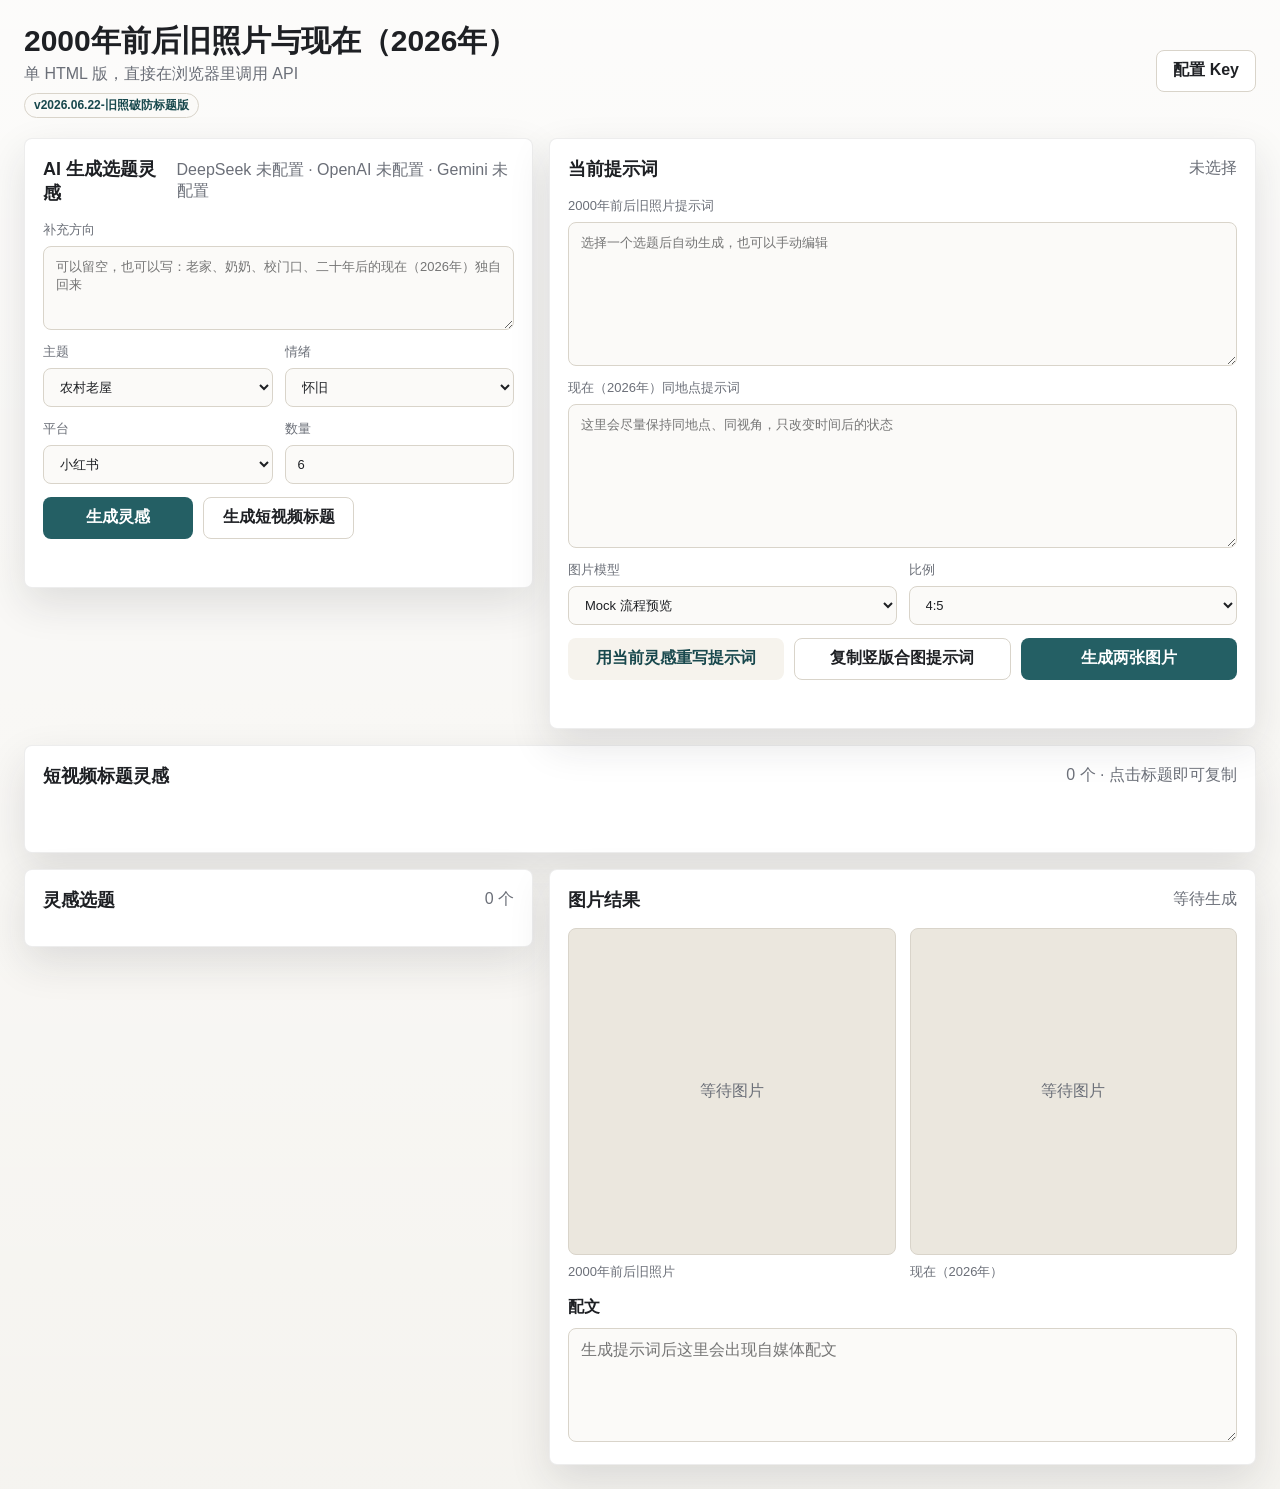
==== commit 0b40a50d: "优化旧照片对比生成工具" ====
--- a/index.html
+++ b/index.html
@@ -3,7 +3,7 @@
   <head>
     <meta charset="utf-8">
     <meta name="viewport" content="width=device-width, initial-scale=1">
-    <title>2006年与现在（2026年） - 单文件版</title>
+    <title>2000年前后旧照片与现在（2026年） - 单文件版</title>
     <style>
       :root {
         --bg: #f3f1ec;
@@ -111,6 +111,20 @@
         margin-bottom: 20px;
       }
 
+      .version-badge {
+        display: inline-flex;
+        align-items: center;
+        min-height: 24px;
+        margin-top: 8px;
+        padding: 3px 9px;
+        border: 1px solid var(--line);
+        border-radius: 999px;
+        background: #fbfaf8;
+        color: var(--accent-dark);
+        font-size: 12px;
+        font-weight: 700;
+      }
+
       .topbar p,
       .panel-title span,
       figcaption,
@@ -407,8 +421,9 @@
     <main class="shell">
       <header class="topbar">
         <div>
-          <h1>2006年与现在（2026年）</h1>
+          <h1>2000年前后旧照片与现在（2026年）</h1>
           <p>单 HTML 版，直接在浏览器里调用 API</p>
+          <span class="version-badge">v2026.06.22-旧照破防标题版</span>
         </div>
         <button id="toggleConfig" class="secondary" type="button">配置 Key</button>
       </header>
@@ -562,11 +577,11 @@
             <span id="selectedTitle">未选择</span>
           </div>
           <label>
-            2006年提示词
+            2000年前后旧照片提示词
             <textarea id="decadePrompt" rows="8" placeholder="选择一个选题后自动生成，也可以手动编辑"></textarea>
           </label>
           <label>
-            现在（2026年）提示词
+            现在（2026年）同地点提示词
             <textarea id="nowPrompt" rows="8" placeholder="这里会尽量保持同地点、同视角，只改变时间后的状态"></textarea>
           </label>
           <div class="field-row">
@@ -622,8 +637,8 @@
           </div>
           <div class="image-grid">
             <figure>
-              <div class="image-box"><img id="decadeImage" alt="2006年图片"></div>
-              <figcaption><span>2006年</span><a id="downloadDecade" class="hidden" download="2006年.png">下载</a></figcaption>
+              <div class="image-box"><img id="decadeImage" alt="2000年前后旧照片"></div>
+              <figcaption><span>2000年前后旧照片</span><a id="downloadDecade" class="hidden" download="2000年前后旧照片.png">下载</a></figcaption>
             </figure>
             <figure>
               <div class="image-box"><img id="nowImage" alt="现在（2026年）图片"></div>
@@ -666,16 +681,18 @@
       };
 
       const systemPrompt = `你是一个自媒体视觉策划和 AI 生图提示词导演。
-你的任务是围绕“2006年 vs 现在（2026年）”的时间对照图生成创意、提示词和文案。
+你的任务是围绕“2000年前后旧照片 vs 现在（2026年）”的时间对照图生成创意、提示词和文案。
 围绕真实的农村生活、家庭记忆和村庄环境变迁自由创造场景，不要把常见示例当成固定菜单，不要形成固定场景组合或固定输出顺序。核心不是“过去穷现在（2026年）富”，而是“以前简陋但有生机，现在（2026年）更清楚但荒凉空置”。
 风格要求：真实、克制、有生活感，避免空洞鸡汤，避免过度煽情，重点表现房子还在、生活不在了，烟火气消失，人气散了。
 输出必须是严格 JSON，不要 Markdown，不要解释。`;
 
-      const oldPhoneTexture = "2006年拍摄设备随手拍质感：像普通人在2006年用老式数码相机、功能手机或早期拍照手机随手拍下来的生活照片，不是专业摄影，不要精致构图，不要电影感，不要摆拍。画面轻微失焦，低像素，压缩痕迹明显，暗部有噪点，白平衡不准，略微偏黄或偏绿，边缘有些糊，主体没有完全居中，画面略歪，可能有轻微手抖和运动模糊，边缘可能有遮挡，生活杂物自然入镜，真实、粗糙、自然、不完美。避免专业摄影棚、电影级光影、高级构图、过度清晰、商业广告质感、完美皮肤、精致摆拍、复古海报风。画面内绝对不要出现任何文字、数字、年份、日期、标题、标签、字幕、说明、标牌、Logo或水印；“2006年”只用于理解时间背景，不得渲染到图片中。";
+      const oldPhotoTexture = "2000年前后彩色冲印照片翻拍质感：整张图不是直接拍摄过去现场，而是一张现代手机近距离翻拍的旧纸质彩色照片。旧照片可以放在木桌、旧相册页或普通桌面上，可有一只手轻轻按住边角；现代手机拍摄的外层桌面、手指、阴影和相纸边缘相对清楚，但旧照片内部的农村场景必须明显比外层低清、发软、细节少。旧照片内部要像傻瓜相机或早期数码相机拍完后冲印出来、又保存了二十多年后的普通家庭快照：低动态范围，轻微跑焦，暗部发脏，亮部略过曝，颜色褪色不均，轻微偏暖、偏红或偏绿，低饱和，边缘略糊。岁月痕迹必须进入照片内容区域，不要只旧在白边和角落：照片里的砖缝、树皮、墙面纹理、人物五官和衣服细节都不要锐利；画面内容上要有细小划痕、灰尘点、轻微水渍、压痕、折痕线、相纸老化斑和不均匀反光。相纸可有指纹、轻微卷角或折痕，但不要黑白、不要严重泛黄、不要七八十年代感、不要民国感、不要复古海报风。构图普通、不完美，像从家里抽屉翻出照片后随手用现在手机拍下来。强烈避免旧照片内部像现代高清摄影、高清修复老照片、新打印仿旧照片、电影光影、清晰砖缝、清晰树皮、清晰人物五官、专业摄影棚、商业广告质感。画面内绝对不要出现任何文字、数字、年份、日期、标题、标签、字幕、说明、Logo或水印；“2000年前后”和“2006年”只用于理解时间背景，不得渲染到图片中。";
 
       const currentPhoneTexture = "现在（2026年）照片质感：清晰一些，但仍然像普通手机随手拍的真实生活照片，不要商业摄影，不要电影感，不要精致摆拍，不要过度修图，保留自然光、真实环境和生活细节。画面内绝对不要出现任何文字、数字、年份、日期、标题、标签、字幕、说明、标牌、Logo或水印；“2026年”只用于理解时间背景，不得渲染到图片中。";
 
-      const ruralContrastGuide = "农村环境变迁方向：请主动创造具体、真实且有辨识度的农村生活空间，不要只从老屋、灶房、水井、晒谷场等常见场景中轮流选择。可以从生产劳动、家庭生活、儿童记忆、节庆习俗、公共空间、手艺营生、季节活动和地方建筑中自由发散。2006年的场景可以简陋、旧、朴素，但必须有人气和生机；现在（2026年）的同一地点照片更清楚，但要呈现空置、荒凉、杂乱、荒废。必须锁定相机位置、透视、院落或道路几何、建筑主体、门窗开口、屋脊轮廓、成熟树主干和电线杆；自行车、盆、篮筐、工具、衣物、动物和零散杂物不是固定参照物，二十年后的现在（2026年）大部分应消失、移位、被替换或明显腐坏。允许瓦片少量缺失或滑落、木门变形、玻璃局部破损，并在墙边、裂缝、门槛和角落形成不规则杂草。重点表达：以前的简陋是活着的，现在（2026年）的清楚是空着的。";
+      const oldPhotoReferenceGuide = "重要：图1是一张现代手机翻拍的旧纸质照片，外层可能包含桌面、手指、相纸白边、反光和阴影。生成图2时，只把旧照片内部呈现的农村地点当作同地点参考；不要保留或延续图1外层的桌面、手指、相纸边框、照片卷角、折痕、反光和翻拍阴影。图2必须是现在（2026年）直接用普通手机站在同一地点拍到的现实场景。";
+
+      const ruralContrastGuide = "农村环境变迁方向：请主动创造具体、真实且有辨识度的农村生活空间，不要只从老屋、灶房、水井、晒谷场等常见场景中轮流选择。可以从生产劳动、家庭生活、儿童记忆、节庆习俗、公共空间、手艺营生、季节活动和地方建筑中自由发散。2000年前后的旧照片内部场景可以简陋、旧、朴素，但必须有人气和生机；现在（2026年）的同一地点照片更清楚，但要呈现空置、荒凉、杂乱、荒废。必须锁定旧照片内部的相机位置、透视、院落或道路几何、建筑主体、门窗开口、屋脊轮廓、成熟树主干和电线杆；自行车、盆、篮筐、工具、衣物、动物和零散杂物不是固定参照物，二十多年后的现在（2026年）大部分应消失、移位、被替换或明显腐坏。允许瓦片少量缺失或滑落、木门变形、玻璃局部破损，并在墙边、裂缝、门槛和角落形成不规则杂草。重点表达：以前的简陋是活着的，现在（2026年）的清楚是空着的。";
 
       function loadConfig() {
         try {
@@ -734,9 +751,11 @@
 
       function buildTimeEditLockGuide() {
         return `【图2最高优先级：结构锁定与二十年变化指令】
-图片2必须以图片1为唯一底图做时间流逝编辑，不要重新设计相似地点。
+${oldPhotoReferenceGuide}
+
+图片2必须以图片1为唯一参考图做时间流逝编辑，不要重新设计相似地点，也不要延续图1外层的翻拍环境。
 先把图片1中的可见元素分成三类，再执行编辑：
-1. 永久场景锚点：相机位置和高度、镜头距离、裁切、透视和画面歪斜、院落或道路几何、建筑主体、墙体位置、门窗开口、屋脊和屋顶主体轮廓、成熟树主干、电线杆。必须严格对齐，不得移动、缩放或重画。
+1. 永久场景锚点：旧照片内部农村场景的相机位置和高度、镜头距离、裁切、透视和画面歪斜、院落或道路几何、建筑主体、墙体位置、门窗开口、屋脊和屋顶主体轮廓、成熟树主干、电线杆。必须尽量严格对齐，不得移动、缩放或重画。
 2. 可老化结构细节：瓦片、门板、窗玻璃、墙皮、砖缝、围栏和固定灶台。保持所在区域和整体形式，但必须出现合理老化；允许少量瓦片缺失、滑落或破裂，木门变形，局部玻璃破损，墙皮和砖缝开裂。
 3. 临时生活物件：人物、动物、衣物、自行车、板凳、盆、篮筐、花盆、工具、蔬菜、柴火、容器和零散杂物。它们不是场景锚点，不得保持原有数量和精确位置；二十年后的现在（2026年）移除或明显改变其中60%-90%，留下的少数物件必须移位、废弃或明显腐坏。
 表现长期无人维护，而不只是改颜色：在裸露地面的约30%-90%形成不规则杂草，重点生长在墙边、裂缝、门槛和角落；同时加入落叶积土、蛛网、潮斑、褪色和少量风吹垃圾。至少表现3-6种跨材质老化痕迹，其中至少一种是缺瓦、滑瓦、木门变形、玻璃破损或遗留物移位等非表面变化。
@@ -745,40 +764,43 @@
       }
 
       function buildPromptCopyText() {
-        const decadePrompt = $("#decadePrompt").value.trim();
+        const decadePrompt = withOldPhotoTexture($("#decadePrompt").value.trim());
         const nowPrompt = $("#nowPrompt").value.trim();
         const lockGuide = buildTimeEditLockGuide();
-        return `请生成一张适合手机观看的同一地点2006年至今竖版对比图。
+        return `请生成一张适合手机观看的同一地点2000年前后至今竖版对比图。
 
 【最高优先级：最终输出与排版】
 最终只输出一张完整的9:16竖版合图，不要输出两张独立图片。
-必须上下拼接，禁止左右拼接：2006年画面放在上半部分，现在（2026年）画面放在下半部分，上下各占约50%，两部分同宽、边缘对齐。
+必须上下拼接，禁止左右拼接：2000年前后旧照片画面放在上半部分，现在（2026年）画面放在下半部分，上下各占约50%，两部分同宽、边缘对齐。
 上下画面必须展示同一地点、相同相机位置和相近裁切，让固定结构能直接上下对照。
 
 【最高优先级：画面内绝对无文字】
-“2006年”和“现在（2026年）”只用于说明上下画面的时间背景和排列顺序，绝对不得作为文字渲染到图片中。
+“2000年前后”“2006年”和“现在（2026年）”只用于说明上下画面的时间背景和排列顺序，绝对不得作为文字渲染到图片中。
 上下两部分都禁止出现任何文字、数字、年份、日期、标题、标签、字幕、注释、说明、标牌、Logo、水印、边框、装饰性版式或多余留白。
-不要写“2006年”“2006年夏天”“2026年”“现在”等任何时间标签；只能通过场景内容、拍摄质感和自然老化表现时间变化。
-
-第一步：根据【图1提示词】生成图片1，图片1是2006年的原始现场照片。
-
-第二步：请把图片1作为唯一参考图/底图生成图片2。图片2不是重新画一个相似地点，而是在图片1基础上做时间流逝编辑：永久空间结构严格对齐，同时让临时生活物件、植物生长和可老化构件发生合理的二十年变化。
+不要写“2000年”“2006年”“2006年夏天”“2026年”“现在”等任何时间标签；只能通过场景内容、拍摄质感和自然老化表现时间变化。
+
+第一步：根据【图1提示词】生成图片1，图片1是现代手机翻拍的2000年前后彩色冲印照片。
+
+第二步：请把图片1作为唯一参考图生成图片2。图片2不是重新画一个相似地点，而是只参考图1旧照片内部的农村地点做时间流逝编辑：不要保留桌面、手指、相纸白边、卷角、折痕和翻拍反光；永久空间结构尽量对齐，同时让临时生活物件、植物生长和可老化构件发生合理的二十年变化。
 
 第三步：把图片1放在上方、图片2放在下方，合成为一张9:16竖版图片后再输出。不要左右排列，不要只输出其中一张，也不要分别输出两张。
 
 【图1提示词】
 ${decadePrompt}
 
+【图1最终检查】
+再次确认：上半部分是一张现代手机翻拍的旧纸质彩色照片，不是现代高清场景照。旧照片内部必须明显低清、发软、褪色不均，砖缝、树皮、墙面纹理、人物五官和衣服细节不要锐利；岁月痕迹必须穿过照片内容区域，包括细小划痕、灰尘点、轻微水渍、压痕、折痕线、相纸老化斑和不均匀反光。不要只让白边和角落变旧，不要做成新打印的仿旧照片或高清修复老照片。
+
 ${lockGuide}
 
 【图2变化提示词】
 ${nowPrompt}
 
 【图2最终检查】
-再次确认：图片2的相机位置、裁切、透视、道路或院落几何、建筑主体、墙体、门窗开口、屋脊轮廓、成熟树主干和电线杆必须与图片1严格对齐。不要把自行车、盆、篮筐、工具、衣物、动物和零散杂物当作固定参照物；其中60%-90%应消失、移位、被替换或明显腐坏。检查是否有不规则杂草、跨材质老化，以及至少一种非表面变化；不能只做无人、冷色、落灰和褪色。
+再次确认：图片2的相机位置、裁切、透视、道路或院落几何、建筑主体、墙体、门窗开口、屋脊轮廓、成熟树主干和电线杆必须与图片1旧照片内部的农村地点严格对齐。不要把桌面、手指、相纸边框、反光当作场景内容；不要把自行车、盆、篮筐、工具、衣物、动物和零散杂物当作固定参照物；其中60%-90%应消失、移位、被替换或明显腐坏。检查是否有不规则杂草、跨材质老化，以及至少一种非表面变化；不能只做无人、冷色、落灰和褪色。
 
 【输出前最终检查】
-只交付一张9:16竖版图片；2006年场景在上，现在（2026年）场景在下；上下各占约一半；绝对禁止左右拼接、横版画布、两张分开输出或遗漏任意一张。
+只交付一张9:16竖版图片；2000年前后旧照片场景在上，现在（2026年）场景在下；上下各占约一半；绝对禁止左右拼接、横版画布、两张分开输出或遗漏任意一张。
 输出前检查整张图：不得出现任何可读文字、数字、年份、日期、标题、标签、字幕、说明、Logo或水印；如出现，必须移除后再输出。`;
       }
 
@@ -852,7 +874,7 @@
         const count = Math.min(Number(payload.count) || 6, 12);
         const creativeSeed = globalThis.crypto?.randomUUID?.() || `${Date.now()}-${Math.random()}`;
         const recentIdeas = state.ideaHistory.length ? state.ideaHistory.join("\n") : "无，这是本次会话第一次生成。";
-        const userPrompt = `请生成 ${count} 个“2006年 vs 现在（2026年）”的自媒体图片选题。你需要像真正的创意策划一样主动发现具体场景，而不是从常见农村场景列表中逐项选择。
+        const userPrompt = `请生成 ${count} 个“2000年前后旧照片 vs 现在（2026年）”的自媒体图片选题。你需要像真正的创意策划一样主动发现具体场景，而不是从常见农村场景列表中逐项选择。
 用户补充：${payload.brief || "无"}
 主题：${payload.theme || "不限"}
 情绪：${payload.emotion || "怀旧、共鸣"}
@@ -872,7 +894,7 @@
 4. 每次请求都要根据本次创意种子重新发散；即使主题和补充方向相同，也要产生与最近历史明显不同的新构想。
 5. 先在内部发散至少三倍数量的候选构想，再只输出差异最大、画面感最强的 ${count} 个。
 
-选题不要写成过去贫穷、现在（2026年）富裕，也不要跑到现代城市、商业街、校园都市生活。必须写成：2006年虽然简陋但有人气、有阳光、有烟火气、有生机；现在（2026年）照片更清楚，但同一农村地点空置、荒凉、杂乱、荒废，生活气消失。
+选题不要写成过去贫穷、现在（2026年）富裕，也不要跑到现代城市、商业街、校园都市生活。必须写成：2000年前后旧照片里的地方虽然简陋但有人气、有阳光、有烟火气、有生机；现在（2026年）照片更清楚，但同一农村地点空置、荒凉、杂乱、荒废，生活气消失。
 每个选题必须有2-4个永久场景锚点 anchorObject，用于保证两张图像是同一个地方。优先选择建筑主体、墙体位置、门窗开口、道路或院落边界、屋脊轮廓、成熟树主干、电线杆、门口台阶等稳定结构；不要把自行车、盆、篮筐、衣物、动物、工具、稻草垛、旧拖拉机或零散杂物写成永久场景锚点。
 nowDecayDetails 要同时包含临时生活物件的消失或移位、不规则杂草、跨材质老化，以及至少一种有限的非表面变化，例如少量缺瓦或滑瓦、木门变形、局部玻璃破损、遗留物移位。不得改变道路方向、建筑主体、墙体位置、门窗开口、屋脊轮廓、成熟树主干或电线杆位置。
 
@@ -882,11 +904,11 @@
     {
       "id": "短id",
       "title": "选题标题",
-      "story": "2006年和现在（2026年）的农村环境对照故事，一句话说清楚",
+      "story": "2000年前后旧照片和现在（2026年）的农村环境对照故事，一句话说清楚",
       "theme": "主题",
       "emotion": "情绪",
       "anchorObject": "永久场景锚点，2-4个，不包含可移动生活物件",
-      "oldLifeDetails": "2006年有生机的细节",
+      "oldLifeDetails": "2000年前后旧照片里有生机的细节",
       "nowDecayDetails": "现在（2026年）荒废杂乱的细节",
       "hook": "让人停留的共情点"
     }
@@ -919,6 +941,7 @@
           : "无，这是本次会话第一次生成。";
         const creativeSeed = globalThis.crypto?.randomUUID?.() || `${Date.now()}-${Math.random()}`;
         const userPrompt = `请为一条中文短视频生成 ${count} 个可直接发布的标题，并为每个标题写一句可承接标题的前三秒开场。
+视频内容通常由多组“2000年前后旧照片 vs 现在（2026年）同地点照片”组成：上半部分像从相册或抽屉里翻出来的旧彩色冲印照片，旧照片里有人气、有饭点、有院子里的声音；下半部分是同一地点现在的普通手机照片，更清楚，但空置、荒凉、草长出来、人不常回来了。
 
 用户补充：${payload.brief || "无"}
 主题：${payload.theme || "不限"}
@@ -931,19 +954,28 @@
 ${recentTitles}
 
 目标风格：
-- 像一小段克制的散文，有伤感和余味，但普通人一眼能懂。
-- 可以高雅，但必须落到庸常生活：饭桌、车票、房租、院门、旧衣服、未接电话、空椅子、剩饭、钥匙等真实细节。
-- 最理想的结构是“前半句有诗意或时间感，后半句忽然落到一句大白话”，形成反差。
-- 悲伤来自具体事实和生活细节，不靠堆砌形容词，不故作深沉。
+- 标题要有“让人破防但克制”的共情感，不靠喊痛，而是突然说出一个普通事实。
+- 核心反差是：旧照片更糊但人气是真的；现在照片更清楚却空了。围绕“照片、相册、院门、饭点、屋里有人应、草长出来、椅子没人坐、门不用锁、回家的路”等具体细节写。
+- 可以像一小段克制散文，但普通人一眼能懂。最理想的结构是“前半句写画面，后半句忽然落到一句大白话”。
+- 适合多组对比照片的视频，不要每个标题都绑死单一物件；除非用户补充或当前选题很明确。
+- 悲伤来自具体事实和生活细节，不靠堆砌形容词，不故作深沉，不写成鸡汤。
+
+可学习的情绪方向，禁止照抄：
+- 以前照片很糊，可我一眼就认得回家的路
+- 以前这张照片没人觉得珍贵，因为大家都还在
+- 现在拍得清楚了，反而什么都没有了
+- 那时候房子破，但每个屋里都有人
+- 上半张是生活，下半张是时间
+- 以前嫌院子小，后来才知道那叫家
 
 硬性要求：
 1. 标题必须忠于视频内容，不制造视频无法兑现的虚假情节。
 2. 每个标题最好 14-30 个汉字，最多 36 个汉字；不用句号，少用感叹号和省略号。
-3. 每个标题至少包含一个具体生活意象或动作，避免只写抽象的故乡、青春、岁月、遗憾。
-4. 禁止批量套用“后来、原来、直到那天、我愣住了、再也回不去、岁月偷走了”等常见网感句式。
+3. 每个标题至少包含一个具体生活意象、动作或照片对比关系，避免只写抽象的故乡、青春、岁月、遗憾。
+4. 禁止批量套用“后来、原来、直到那天、我愣住了、再也回不去、岁月偷走了、破防了、泪目了”等常见网感句式。
 5. 同一批标题的句式、意象、叙述视角和情绪落点必须明显不同。
 6. 先在内部写出至少三倍数量的候选，再保留最自然、最有画面、最容易让人停留的 ${count} 个。
-7. 风格类型要均衡覆盖：散文余味、烟火落地、反差钩子、直白刺痛。不要全部写成一种腔调。
+7. 风格类型要均衡覆盖：照片反差、烟火落地、直白刺痛、散文余味、停留钩子。不要全部写成一种腔调。
 8. 前三秒开场必须自然承接标题，用一句口语把观众带进具体场景，不能复述标题。
 
 只输出严格 JSON，不要 Markdown，不要解释：
@@ -951,7 +983,7 @@
   "titles": [
     {
       "title": "可直接发布的短视频标题",
-      "style": "散文余味/烟火落地/反差钩子/直白刺痛",
+      "style": "照片反差/烟火落地/直白刺痛/散文余味/停留钩子",
       "opening": "承接标题的前三秒口语开场",
       "reason": "这个标题最有效的具体意象或反差，15字以内"
     }
@@ -980,7 +1012,7 @@
 选题故事：${idea.story || ""}
 共情点：${idea.hook || ""}
 永久场景锚点：${idea.anchorObject || "建筑主体、红砖墙位置、门窗开口、门前老树主干、院落边界"}
-2006年生机细节：${idea.oldLifeDetails || "温暖阳光、扫过的院子、晾衣绳、菜园、鸡鸭、炊烟、有人打水浇菜、晒粮、聊天、正在使用的农具"}
+2000年前后旧照片里的生机细节：${idea.oldLifeDetails || "温暖阳光、扫过的院子、晾衣绳、菜园、鸡鸭、炊烟、有人打水浇菜、晒粮、聊天、正在使用的农具"}
 现在（2026年）荒废细节：${idea.nowDecayDetails || "不规则荒草、脱落墙皮、少量缺瓦或滑瓦、木门变形、废弃物件移位、压水井生锈、灶台落灰、没有人、没有炊烟"}
 平台：${$("#platform").value}
 比例：${$("#ratio").value}
@@ -988,10 +1020,10 @@
 ${ruralContrastGuide}
 
 要求：
-1. “2006年”和“现在（2026年）”必须像同一农村地点、相近视角。
+1. “2000年前后旧照片”和“现在（2026年）”必须像同一农村地点、相近视角。
 2. 两张图必须保留同一组永久场景锚点。优先选择相机位置、道路或院落几何、建筑主体、墙体位置、门窗开口、屋脊轮廓、成熟树主干、电线杆、门口台阶等稳定结构。自行车、盆、篮筐、衣物、动物、工具、稻草垛、旧拖拉机和零散杂物属于临时生活物件，不能作为必须原样保留的场景锚点。
-3. 2006年必须是农村生活空间，简陋但有生机：可以是老屋院子、灶房、菜园、水井、村口小路、晒谷场、农具棚、牲口棚、小卖部、村卫生室、老戏台、祠堂门口。画面要有温暖阳光、被打理过的痕迹、正在使用的物件、有人经过或生活正在发生。必须是普通人使用2006年拍摄设备随手拍的质感：低像素、轻微失焦、压缩痕迹、暗部噪点、白平衡不准、偏黄或偏绿、主体不居中、画面略歪、轻微手抖、生活杂物入镜。必须明确避免专业摄影、电影感、精致构图、商业广告质感和复古海报风。
-4. 现在（2026年）更清晰、更现实，但仍然像普通手机随手拍。必须呈现同一农村地点长期空置和无人维护。移除或明显改变图1中60%-90%的临时生活物件；自行车、盆、篮筐、花盆、工具、衣物、动物和零散杂物不得默认原样留在原位置，留下的少数物件必须移位、废弃或明显腐坏。
+3. 2000年前后旧照片必须是现代手机翻拍的实体彩色冲印照片：外层可以出现桌面、旧相册页、手指、相纸边缘、轻微反光、指纹、划痕、卷角或折痕；旧照片内部是农村生活空间，简陋但有生机，可以是老屋院子、灶房、菜园、水井、村口小路、晒谷场、农具棚、牲口棚、小卖部、村卫生室、老戏台、祠堂门口。旧照片内部画面必须比现代手机翻拍的外层明显更低清、更软、更少细节，像傻瓜相机或早期数码相机拍摄后冲印出来、又保存了二十多年后的普通家庭快照：低动态范围、轻微跑焦、暗部发脏、亮部略过曝、轻微偏色、低饱和、褪色不均、边缘略糊。岁月痕迹要进入照片内容区域，不要只放在白边和角落；内容画面里要有细小划痕、灰尘点、轻微水渍、压痕、折痕线、相纸老化斑和不均匀反光。必须明确避免黑白、严重泛黄、七八十年代感、民国感、专业摄影、电影感、精致构图、商业广告质感、复古海报风、高清修复老照片、新打印仿旧照片、清晰砖缝、清晰树皮和清晰人物五官。
+4. 现在（2026年）更清晰、更现实，但仍然像普通手机随手拍。必须呈现同一农村地点长期空置和无人维护。只参考图1旧照片内部的农村地点，不要把桌面、手指、相纸边框、卷角、折痕和翻拍反光延续到图2。移除或明显改变图1旧照片内部场景中60%-90%的临时生活物件；自行车、盆、篮筐、花盆、工具、衣物、动物和零散杂物不得默认原样留在原位置，留下的少数物件必须移位、废弃或明显腐坏。
 5. nowPrompt 必须像“在图1基础上的编辑说明”，不要像重新生成另一个场景。必须明确锁定相机位置、裁切、道路或院落几何、建筑主体、墙体位置、门窗开口、屋脊轮廓、成熟树主干、电线杆位置、拍摄角度和透视关系。
 6. nowPrompt 必须允许可老化结构细节发生有限变化：少量瓦片缺失、滑落或破裂，木门变形，局部玻璃破损，墙皮和砖缝开裂。禁止改变建筑主体和空间几何：道路变窄、道路改方向、成熟树主干断裂、换成另一棵树、电线杆明显倾斜、房屋换材质、屋顶换形式、门窗开口换位置、墙体重建、左右房屋位置变化。
 7. nowPrompt 必须给出可检查的二十年变化预算：裸露地面约15%-30%出现不规则杂草，重点位于墙边、裂缝、门槛和角落；加入3-6种跨材质老化痕迹；至少包含一种缺瓦、滑瓦、木门变形、玻璃破损或遗留物移位等非表面变化。不能只写无人、冷色、落灰、褪色和蛛网。
@@ -1004,7 +1036,7 @@
   "title": "标题",
   "story": "故事摘要",
   "ratio": "4:5 或 1:1 或 9:16 或 16:9",
-  "decadePrompt": "2006年图片提示词",
+  "decadePrompt": "现代手机翻拍2000年前后彩色冲印照片的图片提示词",
   "nowPrompt": "现在（2026年）图片提示词",
   "caption": "自媒体配文，2-4行",
   "hashtags": ["标签1", "标签2"],
@@ -1075,7 +1107,7 @@
           state.promptPack = pack;
           $("#selectedTitle").textContent = pack.title || idea.title;
           $("#ratio").value = normalizeRatio(pack.ratio) || $("#ratio").value;
-          $("#decadePrompt").value = withOldPhoneTexture(pack.decadePrompt || "");
+          $("#decadePrompt").value = withOldPhotoTexture(pack.decadePrompt || "");
           $("#nowPrompt").value = withCurrentPhoneTexture(pack.nowPrompt || "");
           $("#caption").value = pack.caption || "";
           showStatus("#imageStatus", "提示词已生成，可以直接生图，也可以先手动改。");
@@ -1174,7 +1206,7 @@
           </defs>
           <rect width="1024" height="1024" fill="url(#bg)"/>
           <rect x="82" y="92" width="860" height="840" rx="18" fill="rgba(255,255,255,.13)" stroke="rgba(255,255,255,.35)" stroke-width="2"/>
-          <text x="112" y="180" fill="#fff" font-size="54" font-family="Arial, sans-serif" font-weight="700">${variant === "old" ? "2006年" : "现在（2026年）"}</text>
+          <text x="112" y="180" fill="#fff" font-size="54" font-family="Arial, sans-serif" font-weight="700">${variant === "old" ? "旧照片" : "现在（2026年）"}</text>
           <text x="112" y="250" fill="rgba(255,255,255,.92)" font-size="34" font-family="Arial, sans-serif">${escapeXml(title || "时间对照图")}</text>
           <foreignObject x="112" y="330" width="800" height="480">
             <div xmlns="http://www.w3.org/1999/xhtml" style="font: 30px/1.45 Arial, sans-serif; color: white; opacity: .9;">${escapeXml(prompt).slice(0, 220)}</div>
@@ -1186,8 +1218,8 @@
 
       async function generateImages() {
         const provider = $("#providerSelect").value;
-        const title = $("#selectedTitle").textContent || "2006年和现在（2026年）";
-        const decadePrompt = withOldPhoneTexture($("#decadePrompt").value.trim());
+        const title = $("#selectedTitle").textContent || "2000年前后旧照片和现在（2026年）";
+        const decadePrompt = withOldPhotoTexture($("#decadePrompt").value.trim());
         const lockGuide = buildTimeEditLockGuide();
         const nowPrompt = `${lockGuide}
 
@@ -1240,10 +1272,10 @@
         return ["4:5", "1:1", "9:16", "16:9"].find((ratio) => text.includes(ratio));
       }
 
-      function withOldPhoneTexture(prompt) {
+      function withOldPhotoTexture(prompt) {
         const text = String(prompt || "").trim();
-        if (!text) return oldPhoneTexture;
-        return text.includes("2006年拍摄设备随手拍质感") ? text : `${text}\n\n${oldPhoneTexture}`;
+        if (!text) return oldPhotoTexture;
+        return text.includes("2000年前后彩色冲印照片翻拍质感") ? text : `${text}\n\n${oldPhotoTexture}`;
       }
 
       function withCurrentPhoneTexture(prompt) {
@@ -1342,7 +1374,7 @@
       $("#promptButton").addEventListener("click", async () => {
         const idea = state.selectedIdea || {
           title: $("#selectedTitle").textContent,
-          story: $("#brief").value.trim() || "同一个地点，2006年有人陪伴，现在（2026年）独自重返。",
+          story: $("#brief").value.trim() || "同一个地点，2000年前后旧照片里有人陪伴，现在（2026年）独自重返。",
           hook: "时间改变了场景，也改变了站在这里的人。"
         };
         await fillPromptPack(idea);
@@ -1350,7 +1382,7 @@
 
       $("#copyPromptButton").addEventListener("click", async () => {
         if (!$("#decadePrompt").value.trim() || !$("#nowPrompt").value.trim()) {
-          showStatus("#imageStatus", "请先填写2006年和现在（2026年）两段提示词。", true);
+          showStatus("#imageStatus", "请先填写旧照片和现在（2026年）两段提示词。", true);
           return;
         }
         try {
@@ -1372,7 +1404,7 @@
         $("#downloadNow").classList.add("hidden");
         try {
           const result = await generateImages();
-          setImage("#decadeImage", "#downloadDecade", result.decadeUrl, "2006年.png");
+          setImage("#decadeImage", "#downloadDecade", result.decadeUrl, "2000年前后旧照片.png");
           setImage("#nowImage", "#downloadNow", result.nowUrl, "现在（2026年）.png");
           $("#resultStatus").textContent = `${providerName(result.provider)} 已完成`;
           showStatus("#imageStatus", "图片已生成。");
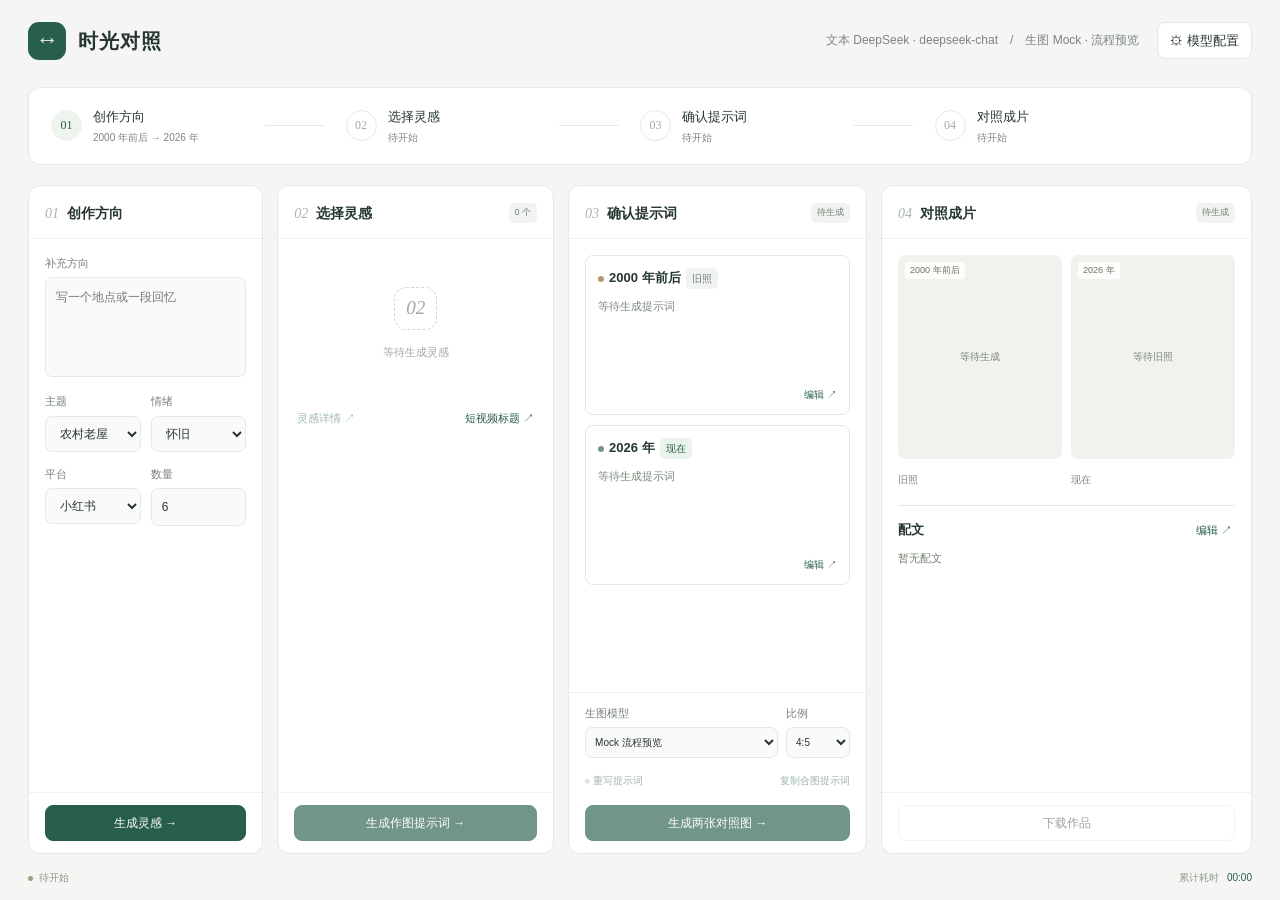
==== commit 44870f93: "整合模型配置与四步创作界面并修复北海参考图生成" ====
--- a/index.html
+++ b/index.html
@@ -3,527 +3,91 @@
   <head>
     <meta charset="utf-8">
     <meta name="viewport" content="width=device-width, initial-scale=1">
-    <title>2000年前后旧照片与现在（2026年） - 单文件版</title>
+    <title>时光对照 · 创作工作台</title>
     <style>
-      :root {
-        --bg: #f3f1ec;
-        --panel: #ffffff;
-        --text: #1e2024;
-        --muted: #6b6f78;
-        --line: #d9d4ca;
-        --accent: #245f64;
-        --accent-dark: #18484d;
-        --warm: #ad7440;
-        --danger: #9b3b2f;
-        --shadow: 0 16px 42px rgba(31, 35, 39, 0.12);
-      }
-
-      * {
-        box-sizing: border-box;
-      }
-
-      body {
-        margin: 0;
-        min-width: 320px;
-        color: var(--text);
-        background: linear-gradient(180deg, rgba(255, 255, 255, 0.76), rgba(255, 255, 255, 0.2)), var(--bg);
-        font-family: "Microsoft YaHei", "PingFang SC", Arial, sans-serif;
-      }
-
-      button,
-      input,
-      select,
-      textarea {
-        font: inherit;
-      }
-
-      button {
-        border: 0;
-        cursor: pointer;
-      }
-
-      textarea,
-      input,
-      select {
-        width: 100%;
-        border: 1px solid var(--line);
-        border-radius: 8px;
-        background: #fbfaf8;
-        color: var(--text);
-        outline: none;
-      }
-
-      textarea,
-      input {
-        padding: 11px 12px;
-      }
-
-      select {
-        padding: 10px 12px;
-      }
-
-      textarea:focus,
-      input:focus,
-      select:focus {
-        border-color: var(--accent);
-        box-shadow: 0 0 0 3px rgba(36, 95, 100, 0.13);
-      }
-
-      h1,
-      h2,
-      h3,
-      p {
-        margin: 0;
-      }
-
-      h1 {
-        font-size: 30px;
-        line-height: 1.15;
-      }
-
-      h2 {
-        font-size: 18px;
-      }
-
-      h3 {
-        font-size: 16px;
-      }
-
-      label {
-        display: grid;
-        gap: 7px;
-        margin-bottom: 13px;
-        color: var(--muted);
-        font-size: 13px;
-      }
-
-      .shell {
-        max-width: 1440px;
-        margin: 0 auto;
-        padding: 24px;
-      }
-
-      .topbar {
-        display: flex;
-        align-items: center;
-        justify-content: space-between;
-        gap: 16px;
-        margin-bottom: 20px;
-      }
-
-      .version-badge {
-        display: inline-flex;
-        align-items: center;
-        min-height: 24px;
-        margin-top: 8px;
-        padding: 3px 9px;
-        border: 1px solid var(--line);
-        border-radius: 999px;
-        background: #fbfaf8;
-        color: var(--accent-dark);
-        font-size: 12px;
-        font-weight: 700;
-      }
-
-      .topbar p,
-      .panel-title span,
-      figcaption,
-      .hint {
-        color: var(--muted);
-      }
-
-      .topbar p {
-        margin-top: 5px;
-      }
-
-      .grid {
-        display: grid;
-        grid-template-columns: minmax(0, 0.9fr) minmax(0, 1.25fr);
-        gap: 16px;
-        align-items: start;
-      }
-
-      .bottom-grid {
-        margin-top: 16px;
-      }
-
-      .panel {
-        background: var(--panel);
-        border: 1px solid rgba(30, 32, 36, 0.08);
-        border-radius: 8px;
-        padding: 18px;
-        box-shadow: var(--shadow);
-      }
-
-      .panel-title {
-        display: flex;
-        align-items: center;
-        justify-content: space-between;
-        gap: 12px;
-        margin-bottom: 16px;
-      }
-
-      .field-row {
-        display: grid;
-        grid-template-columns: minmax(0, 1fr) minmax(0, 1fr);
-        gap: 12px;
-      }
-
-      .primary,
-      .secondary,
-      .ghost {
-        min-height: 42px;
-        border-radius: 8px;
-        padding: 0 16px;
-        font-weight: 700;
-      }
-
-      .primary {
-        width: 100%;
-        background: var(--accent);
-        color: white;
-      }
-
-      .primary:hover {
-        background: var(--accent-dark);
-      }
-
-      .primary:disabled,
-      .secondary:disabled,
-      .ghost:disabled {
-        cursor: not-allowed;
-        opacity: 0.62;
-      }
-
-      .secondary {
-        background: #ffffff;
-        border: 1px solid var(--line);
-        color: var(--text);
-      }
-
-      .ghost {
-        background: #f6f3ed;
-        border: 1px solid transparent;
-        color: var(--accent-dark);
-      }
-
-      .button-row {
-        display: grid;
-        grid-template-columns: repeat(3, minmax(0, 1fr));
-        gap: 10px;
-      }
-
-      .idea-list {
-        display: grid;
-        gap: 10px;
-        max-height: 560px;
-        overflow: auto;
-        padding-right: 4px;
-      }
-
-      .idea-card {
-        display: grid;
-        gap: 8px;
-        padding: 13px;
-        border: 1px solid var(--line);
-        border-radius: 8px;
-        background: #fbfaf8;
-        text-align: left;
-      }
-
-      .idea-card:hover,
-      .idea-card.active {
-        border-color: var(--accent);
-      }
-
-      .idea-card strong {
-        font-size: 15px;
-      }
-
-      .idea-card p {
-        color: #50545d;
-        line-height: 1.55;
-      }
-
-      .idea-card span {
-        color: var(--warm);
-        font-size: 12px;
-      }
-
-      .title-workshop {
-        margin-top: 16px;
-      }
-
-      .title-list {
-        display: grid;
-        grid-template-columns: repeat(2, minmax(0, 1fr));
-        gap: 10px;
-      }
-
-      .title-card {
-        display: grid;
-        gap: 8px;
-        padding: 13px;
-        border: 1px solid var(--line);
-        border-radius: 8px;
-        background: #fbfaf8;
-        text-align: left;
-      }
-
-      .title-card:hover {
-        border-color: var(--accent);
-      }
-
-      .title-card strong {
-        font-size: 16px;
-        line-height: 1.55;
-      }
-
-      .title-card p {
-        color: #50545d;
-        line-height: 1.55;
-      }
-
-      .title-card span {
-        color: var(--warm);
-        font-size: 12px;
-      }
-
-      .image-grid {
-        display: grid;
-        grid-template-columns: minmax(0, 1fr) minmax(0, 1fr);
-        gap: 14px;
-      }
-
-      figure {
-        margin: 0;
-      }
-
-      .image-box {
-        display: grid;
-        place-items: center;
-        width: 100%;
-        aspect-ratio: 1 / 1;
-        border: 1px solid var(--line);
-        border-radius: 8px;
-        background: #ebe7de;
-        overflow: hidden;
-      }
-
-      .image-box::before {
-        content: "等待图片";
-        color: var(--muted);
-      }
-
-      .image-box:has(img[src])::before {
-        content: "";
-      }
-
-      .image-box img {
-        display: none;
-        width: 100%;
-        height: 100%;
-        object-fit: cover;
-      }
-
-      .image-box img[src] {
-        display: block;
-      }
-
-      figcaption {
-        display: flex;
-        justify-content: space-between;
-        gap: 8px;
-        margin-top: 8px;
-        font-size: 13px;
-      }
-
-      figcaption a {
-        color: var(--accent-dark);
-        font-weight: 700;
-        text-decoration: none;
-      }
-
-      .copy-block {
-        margin-top: 16px;
-      }
-
-      .copy-block h3 {
-        margin-bottom: 10px;
-      }
-
-      .status {
-        min-height: 20px;
-        margin-top: 10px;
-        color: var(--muted);
-        font-size: 13px;
-      }
-
-      .status.error {
-        color: var(--danger);
-      }
-
-      details {
-        margin-top: 12px;
-      }
-
-      summary {
-        cursor: pointer;
-        color: var(--accent-dark);
-        font-weight: 700;
-      }
-
-      .config-grid {
-        margin-top: 12px;
-        padding-top: 12px;
-        border-top: 1px solid var(--line);
-      }
-
-      .notice {
-        margin-bottom: 14px;
-        padding: 10px 12px;
-        border: 1px solid #dfc8b8;
-        border-radius: 8px;
-        background: #fff7ef;
-        color: #744830;
-        line-height: 1.55;
-        font-size: 13px;
-      }
-
-      .hidden {
-        display: none;
-      }
-
-      @media (max-width: 980px) {
-        .grid {
-          grid-template-columns: 1fr;
-        }
-      }
-
-      @media (max-width: 640px) {
-        .shell {
-          padding: 14px;
-        }
-
-        .topbar,
-        .field-row,
-        .button-row,
-        .image-grid,
-        .title-list {
-          display: grid;
-          grid-template-columns: 1fr;
-          align-items: stretch;
-        }
-      }
+    :root{--bg:#f5f6f3;--paper:#fff;--ink:#263732;--sub:#7b8580;--line:#e4e9e4;--green:#285e4c;--pale:#eef5ef;--orange:#be7a32;--red:#b35348}
+    *{box-sizing:border-box}body{margin:0;background:var(--bg);color:var(--ink);font:13px/1.5 "Microsoft YaHei","PingFang SC",sans-serif}button,input,select,textarea{font:inherit}button{cursor:pointer;color:inherit}button:disabled{cursor:default;opacity:.45}button:focus-visible,a:focus-visible{outline:3px solid #99c7ae;outline-offset:3px}button{border:1px solid var(--line);background:#fff;border-radius:8px;padding:8px 12px}button:hover:not(:disabled){border-color:#92ac9d}h1,h2,h3,p{margin:0}h1{font-size:20px;letter-spacing:1px}h2{font-size:16px}h3{font-size:13px}small,.muted{color:var(--sub)}small{font-size:11px}input,select,textarea{min-width:0;width:100%;border:1px solid var(--line);border-radius:7px;padding:9px 10px;background:#fafbf9;color:var(--ink);outline:none}input:focus,select:focus,textarea:focus{border-color:var(--green)}textarea{resize:vertical;line-height:1.8}label{display:block;color:#77827b;font-size:11px}label input,label textarea,label select{display:block;margin-top:6px;font-size:12px}.primary{background:var(--green);border-color:var(--green);color:#fff}.primary:hover:not(:disabled){background:#204e3e;border-color:#204e3e}.quiet{border:0;background:transparent;color:var(--green);padding:3px;font-size:11px}.tag{display:inline-flex;align-items:center;border-radius:5px;background:#f0f3ef;color:#748079;padding:3px 6px;font-size:10px}.tag.green{background:#eaf3ec;color:var(--green)}
+    .app{max-width:1760px;margin:auto;padding:0 28px;height:100dvh;min-height:690px;display:flex;flex-direction:column}.header{height:81px;flex-shrink:0;display:flex;align-items:center;justify-content:space-between}.brand{display:flex;gap:12px;align-items:center}.logo{width:38px;height:38px;background:var(--green);color:#e4ebce;border-radius:11px;display:grid;place-items:center;font-family:Georgia,serif;font-size:23px}.brand p{font-size:10px;color:var(--sub);letter-spacing:2px;margin-top:2px}.header-right{display:flex;align-items:center;gap:18px}.model-summary{font-size:11px;color:var(--sub)}.model-summary b{color:#53665a;font-weight:500}.demo-bar{display:flex;align-items:center;justify-content:space-between;padding:10px 0 16px;gap:12px}.demo-caption{font-size:11px;color:var(--sub)}.demo-caption b{font-weight:500;color:var(--green);margin-right:8px}.segmented{display:flex;gap:3px;background:#e9ede7;border-radius:7px;padding:3px}.segmented button{font-size:11px;padding:5px 11px;background:transparent;border:0;border-radius:5px;color:#758077}.segmented button.active{background:#fff;color:var(--green);box-shadow:0 1px 3px #26373213}
+    .journey{display:grid;grid-template-columns:repeat(4,1fr);padding:19px 22px;background:#fff;border:1px solid var(--line);border-radius:12px;margin-bottom:20px;flex-shrink:0}.journey-step{display:flex;align-items:center;gap:11px;position:relative;min-width:0}.journey-step:not(:last-child):after{content:"";height:1px;background:var(--line);width:20%;margin-left:auto;margin-right:22px}.step-disc{height:31px;width:31px;border:1px solid var(--line);border-radius:50%;display:grid;place-items:center;color:#a0aaa2;font:12px Georgia,serif;flex-shrink:0}.journey-step.done .step-disc{background:var(--pale);border-color:var(--pale);color:var(--green)}.journey-step.running .step-disc{border:2px solid var(--green);color:var(--green);box-shadow:0 0 0 4px #eef5ef}.journey-step.error .step-disc{color:var(--red);border-color:var(--red)}.journey-step h3{font-weight:500}.journey-step small{display:block;font-size:10px;margin-top:3px}.journey-step.running small{color:var(--green)}.journey-step.error small{color:var(--red)}
+    .workspace{display:grid;grid-template-columns:.85fr 1fr 1.08fr 1.34fr;gap:14px;min-height:0;flex:1}.stage{background:var(--paper);border:1px solid var(--line);border-radius:12px;display:flex;flex-direction:column;min-width:0;min-height:0;overflow:hidden}.stage.active-stage{border-color:#9eb8a6;box-shadow:0 3px 15px #285e4c07}.stage-head{padding:17px 16px 14px;border-bottom:1px solid #f0f2ed;display:flex;align-items:center;justify-content:space-between;gap:5px}.stage-title{display:flex;gap:8px;align-items:baseline}.stage-num{font:italic 14px Georgia,serif;color:#aab6ab}.stage-title h2{font-size:14px;white-space:nowrap}.stage-head .tag{font-size:9px}.stage-body{padding:16px;flex:1;min-height:0;overflow:auto;scrollbar-width:thin;scrollbar-color:#d5dfd5 transparent}.stage-foot{border-top:1px solid #f0f2ed;padding:12px 16px;flex-shrink:0}.stage-foot button{width:100%;font-size:12px}.foot-note{font-size:10px;color:var(--sub);text-align:center;margin-top:7px}.fields{display:grid;grid-template-columns:1fr 1fr;gap:14px 10px;margin-top:16px}.direction textarea{height:100px;min-height:70px;resize:none}.hint-box{font-size:11px;color:#90988e;border-left:2px solid #dfe7d9;padding-left:10px;margin-top:22px;line-height:1.9}.mini-heading{font-size:10px;letter-spacing:1px;color:var(--sub);display:flex;align-items:center;justify-content:space-between;margin-bottom:11px}.idea-list{display:grid;gap:8px}.idea{width:100%;text-align:left;padding:11px 10px;display:flex;gap:9px;border-color:#e9ede7;border-radius:8px}.idea.selected{background:#f1f6ef;border-color:#8ba88c}.idea-no{color:#9ba799;font:italic 11px Georgia,serif;padding-top:2px}.idea h3{font-size:12px;font-weight:500}.idea p{font-size:10px;color:#8b9288;overflow:hidden;white-space:nowrap;text-overflow:ellipsis;margin-top:4px}.idea-text{min-width:0;flex:1}.idea-check{font-size:12px;color:var(--green)}.suggestion{font-size:10px;color:#8e988e;line-height:1.8;margin-top:15px}.prompt-card{border:1px solid var(--line);padding:12px;border-radius:8px;margin-bottom:11px;text-align:left;width:100%;display:block}.prompt-top{display:flex;align-items:center;justify-content:space-between;gap:5px}.prompt-card p{font-size:11px;color:#7c887c;line-height:1.9;margin:10px 0;display:-webkit-box;-webkit-line-clamp:3;-webkit-box-orient:vertical;overflow:hidden}.prompt-card .expand{font-size:10px;color:#929c92}.prompt-dot{height:6px;width:6px;border-radius:50%;background:#b79770;display:inline-block;margin-right:5px}.prompt-dot.now{background:#75967d}.lock-note{color:#6c8674;font-size:10px;margin:13px 0}.image-options{display:grid;grid-template-columns:1fr 72px;gap:8px;margin-top:16px}.image-options select{font-size:10px;padding:8px 5px}.run-box{background:#f1f5ee;border:1px solid #e1eadd;border-radius:8px;padding:12px;margin-bottom:14px}.run-line{display:flex;align-items:center;gap:8px;font-size:11px}.run-line b{margin-left:auto;font:12px Consolas,monospace;white-space:nowrap}.spinner{display:inline-block;width:16px;height:16px;border:2px solid #d3dfd1;border-top-color:var(--green);border-right-color:var(--green);border-radius:50%;animation:spin 1s linear infinite;flex-shrink:0}.run-box p{font-size:10px;color:#809078;margin-top:8px}.image-pair{display:grid;grid-template-columns:1fr 1fr;gap:9px}.photo{padding:0;border:0;background:transparent;text-align:left;min-width:0}.photo-surface{display:block;aspect-ratio:4/5;background:#f1f2ed;border-radius:7px;position:relative;overflow:hidden}.photo-surface svg{width:100%;height:100%;object-fit:cover;display:block}.photo-label{position:absolute;top:7px;left:7px;border-radius:3px;background:#ffffffd9;padding:2px 5px;font-size:9px;color:#697261}.zoom-mark{position:absolute;right:7px;bottom:7px;background:#ffffffd9;padding:2px 5px;border-radius:4px;font-size:10px}.photo-meta{display:flex;justify-content:space-between;gap:4px;font-size:10px;margin-top:7px;color:#6e7f71}.photo-meta small{font:9px Consolas,monospace}.waiting-photo{height:100%;position:absolute;inset:0;display:flex;flex-direction:column;align-items:center;justify-content:center;color:#8c9b84;gap:10px;background:linear-gradient(110deg,#eef1e9 20%,#f8faf4 40%,#eef1e9 60%);background-size:250% 100%;animation:shimmer 3s infinite}.waiting-photo .spinner{height:23px;width:23px}.waiting-photo span{font-size:10px}.caption-box{margin-top:18px;padding-top:13px;border-top:1px solid var(--line)}.caption-box p{font-size:11px;color:#75816f;line-height:1.9;margin-top:7px}.result-status{display:flex;align-items:center;justify-content:space-between;gap:8px;font-size:11px;margin-bottom:14px;color:var(--green)}.empty{height:100%;min-height:140px;display:flex;align-items:center;justify-content:center;flex-direction:column;text-align:center;gap:12px;color:#a0a99d}.empty .empty-icon{border:1px dashed #d1dbcb;border-radius:12px;width:43px;height:43px;display:grid;place-items:center;font:italic 19px Georgia,serif}.empty p{font-size:11px;line-height:1.9}.error-box{background:#fbf1ef;border-color:#eed8d1}.error-box .run-line{color:var(--red)}.error-box p{color:#a2786a}.error-box button{font-size:10px;padding:5px 8px;margin-top:10px;color:var(--red);border-color:#e7c5ba}.footer{height:46px;flex-shrink:0;display:flex;align-items:center;justify-content:space-between;font-size:10px;color:#8d978b}.footer strong{font-weight:500;color:var(--green);margin-left:5px}.footer .dot{display:inline-block;width:5px;height:5px;border-radius:50%;background:#8fa383;margin-right:6px}.stage-body .loading-placeholder{border-radius:7px;height:65px;margin-bottom:10px;background:linear-gradient(100deg,#edf1e9 20%,#fafbf8 40%,#edf1e9 60%);background-size:250% 100%;animation:shimmer 2s infinite}
+    dialog{border:1px solid var(--line);border-radius:14px;padding:0;width:min(760px,calc(100vw - 40px));max-height:90dvh;color:var(--ink);box-shadow:0 20px 90px #24392b30}dialog::backdrop{background:#1c2f2555;backdrop-filter:blur(4px)}.modal-head{padding:19px 24px;display:flex;align-items:center;justify-content:space-between;border-bottom:1px solid var(--line)}.modal-head p{font-size:11px;color:var(--sub);margin-top:4px}.close{padding:2px 8px;border:0;font-size:23px;background:transparent;color:#7b8878}.modal-body{padding:22px 24px}.modal-body textarea{height:160px;margin-bottom:16px;resize:vertical}.modal-body label{margin-bottom:9px}.modal-actions{display:flex;justify-content:flex-end;gap:8px;margin-top:15px}.large-art{max-height:60dvh;aspect-ratio:4/5;margin:auto}.large-art svg{width:100%;height:100%;border-radius:7px}.modal-tabs{display:flex;gap:8px;margin-bottom:16px}.config-grid{display:grid;grid-template-columns:1fr 1fr;gap:22px}.config-grid h3{margin-bottom:18px}.config-note{font-size:11px;color:var(--sub);margin-top:16px}.toast{position:fixed;bottom:28px;left:50%;transform:translateX(-50%);background:#294b3c;color:white;border-radius:8px;padding:10px 20px;font-size:12px;z-index:10;box-shadow:0 5px 20px #294b3c22}.hidden{display:none!important}@keyframes spin{to{transform:rotate(360deg)}}@keyframes shimmer{to{background-position:-150% 0}}
+    @media(min-width:1101px) and (max-height:850px){.header{height:66px}.demo-bar{padding:5px 0 12px}.journey{padding:14px 20px;margin-bottom:15px}.stage-head{padding:14px}.stage-body{padding:14px}.stage-foot{padding:10px 14px}.stage-foot button{padding:8px}.foot-note{margin-top:5px;font-size:9px}.idea{padding:8px 9px}.idea h3{font-size:11px}.idea p{font-size:9px;margin-top:2px}.idea-list{gap:6px}.mini-heading{margin-bottom:9px}.suggestion{margin-top:10px;line-height:1.7}.prompt-card{padding:10px;margin-bottom:9px}.prompt-card p{-webkit-line-clamp:2;margin:7px 0;line-height:1.7}.lock-note{margin:6px 0}.image-options{margin-top:6px}.photo-surface{height:167px;aspect-ratio:auto}.run-box{padding:10px;margin-bottom:11px}.caption-box{margin-top:13px;padding-top:11px}.direction textarea{height:90px}.fields{gap:12px 10px;margin-top:14px}.hint-box{margin-top:18px}.footer{height:38px}}
+    .idea:disabled,.photo:disabled{opacity:1}.idea:disabled{cursor:default}.stage-foot .primary:disabled{opacity:.65}
+    @media(min-width:1550px){.stage-body{padding:20px}.stage-head{padding:20px}.idea{padding:15px 12px}.idea h3{font-size:13px}.idea p{font-size:11px}.prompt-card{padding:16px}.prompt-card p{font-size:12px;-webkit-line-clamp:4}.photo-surface{max-height:290px}.direction textarea{height:130px}}
+    @media(max-height:730px) and (min-width:1101px){.app{min-height:640px}.header{height:65px}.journey{padding:13px 18px;margin-bottom:14px}.demo-bar{padding-bottom:12px}.stage-head{padding:12px 14px}.stage-body{padding:12px}.idea{padding:8px}.hint-box{margin-top:13px}.direction textarea{height:76px}.prompt-card{padding:9px}.prompt-card p{-webkit-line-clamp:2}.image-options{margin-top:9px}.caption-box{margin-top:12px}.run-box{padding:9px}.footer{height:35px}}
+    @media(max-width:1100px){.app{height:auto;min-height:100dvh;padding:0 18px}.workspace{grid-template-columns:1fr 1fr;align-items:stretch}.stage{min-height:440px}.stage-body{overflow:visible}.journey-step:not(:last-child):after{display:none}.header-right .model-summary{display:none}.photo-surface{max-height:230px}.footer{margin-top:8px}}
+    @media(max-width:600px){.app{padding:0 12px}.header{height:76px}.brand p{font-size:9px;letter-spacing:1px}h1{font-size:17px}.header-right button{font-size:11px;padding:7px}.workspace{grid-template-columns:1fr}.journey{padding:14px 9px;gap:5px}.journey-step{gap:5px;align-items:flex-start}.step-disc{width:21px;height:21px;font-size:9px}.journey-step h3{font-size:10px}.journey-step small{font-size:8px}.demo-bar{align-items:flex-start;flex-direction:column}.stage{min-height:0}.stage-body{min-height:200px}.photo-surface{max-height:unset}.footer{font-size:9px;gap:12px}.config-grid{grid-template-columns:1fr}.modal-head,.modal-body{padding:16px}.footer span:last-child{white-space:nowrap}}
+    .idea h3{white-space:nowrap;overflow:hidden;text-overflow:ellipsis}.mini-heading{white-space:nowrap;overflow:hidden;text-overflow:ellipsis}
+    @media(min-width:1101px) and (max-height:850px){.stage-body{padding:12px}.idea{padding:7px 9px}.prompt-card p{line-height:1.6}.image-options{margin-top:4px}.prompt-card{margin-bottom:7px}}
+    @media(min-width:1101px) and (max-height:730px){.header{height:55px}.journey{padding:9px 18px}.idea{padding:6px 8px}.photo-surface{height:140px}.caption-box p{display:-webkit-box;-webkit-line-clamp:2;-webkit-box-orient:vertical;overflow:hidden}.prompt-card{padding:8px}.prompt-card p{margin:5px 0}.run-box p{margin-top:5px}.image-options select{padding:6px 4px}}
+    /* 操作区独立于提示词预览，紧凑窗口下也无需滚动查找按钮。 */
+    #promptsBody.has-prompts{display:grid;grid-template-rows:repeat(2,minmax(0,160px));gap:10px;overflow:hidden}
+    #promptsBody.has-prompts .prompt-card{display:flex;flex-direction:column;min-height:0;margin:0;padding:12px;overflow:hidden}
+    #promptsBody .prompt-top,#promptsBody .expand{flex-shrink:0}
+    #promptsBody .prompt-card p{flex:0 0 auto;max-height:54px;-webkit-line-clamp:3;margin:8px 0;line-height:18px}
+    #promptsBody .expand{align-self:flex-end;color:var(--green);margin-top:auto}
+    #promptControls{margin-bottom:12px}
+    #promptControls .image-options{margin:0;grid-template-columns:minmax(0,1fr) 64px}
+    #promptControls .prompt-actions{display:flex;justify-content:space-between;gap:8px;margin-top:10px}
+    #promptControls .prompt-actions button{width:auto;padding:3px 0;font-size:10px;white-space:nowrap}
+    #detailSubtitle:empty{display:none}
+    @media(min-width:1101px) and (max-height:730px){#promptsBody.has-prompts{gap:8px}#promptsBody.has-prompts .prompt-card{padding:9px}#promptsBody .prompt-card p{-webkit-line-clamp:2;max-height:36px;margin:5px 0}#promptControls{margin-bottom:9px}}
+    @media(max-width:1100px){#promptsBody.has-prompts{grid-template-rows:repeat(2,125px)}}
+    @media(prefers-reduced-motion:reduce){*,*:before{animation-duration:0.01ms!important;animation-iteration-count:1!important}}
+        .config-heading { margin-bottom: 20px; }
+      .config-heading p { margin-top: 6px; font-size: 13px; }
+      .model-config-grid { display: grid; grid-template-columns: repeat(2, minmax(0, 1fr)); gap: 20px; }
+      .model-config-card { min-width: 0; padding: 22px; border: 1px solid var(--line); border-radius: 10px; }
+      .model-config-heading { display: flex; align-items: center; gap: 12px; margin-bottom: 24px; }
+      .model-config-heading p { color: var(--muted); font-size: 13px; margin-top: 5px; line-height: 1.6; }
+      .model-step { display: grid; place-items: center; flex-shrink: 0; width: 38px; height: 38px; border-radius: 10px; background: #edf4f3; color: var(--accent); font-size: 13px; font-weight: 700; }
+      .model-config-card label { margin-bottom: 16px; }
+      .model-config-card .hint { font-size: 12px; line-height: 1.7; }
+      .config-advanced { border-top: 1px solid var(--line); margin-top: 20px; padding-top: 14px; }
+      .config-advanced summary { cursor: pointer; color: var(--muted); font-size: 13px; }
+      .config-advanced[open] summary { margin-bottom: 16px; }
+      .config-advanced label { margin-bottom: 0; }
+      .mock-config-note { background: #f7f8f6; padding: 24px; border-radius: 8px; color: var(--muted); font-size: 13px; line-height: 1.8; }
+      .mock-config-note strong { display: block; margin-bottom: 8px; color: var(--text); }
+      .config-footer { display: flex; align-items: center; justify-content: space-between; gap: 16px; margin-top: 22px; }
+      .config-footer .hint { font-size: 12px; line-height: 1.7; }
+      .config-actions { display: flex; gap: 10px; flex-shrink: 0; }
+      .config-actions .primary { width: auto; min-width: 130px; }
+      #keyStatus { font-size: 12px; text-align: right; line-height: 1.6; }
+      @media (max-width: 760px) {
+        .model-config-grid { grid-template-columns: 1fr; }
+        .model-config-card { padding: 18px; }
+        .config-footer { flex-direction: column; align-items: stretch; }
+        .config-actions { justify-content: flex-end; }
+      }
+
+
+      :root{--muted:var(--sub);--accent:var(--green);--accent-dark:var(--green);--text:var(--ink);--danger:var(--red)}
+      .header{flex-shrink:0}.journey{margin-top:6px}figure{margin:0;min-width:0}a{color:var(--green);text-decoration:none}.hint{color:var(--sub)}.field-row{display:grid;grid-template-columns:1fr 1fr;gap:12px}
+      .status:empty{display:none}.status{font-size:11px;overflow-wrap:anywhere;color:var(--green);margin-bottom:12px}.status.error{color:var(--red);border:1px solid #ead2cb;background:#fbf2ef;border-radius:8px;padding:9px;max-height:95px;overflow:auto}.status.loading{background:#f0f5ec;border:1px solid #e0e9da;border-radius:8px;padding:11px}.status .run-line span{min-width:0}.status .run-line b{font-variant-numeric:tabular-nums}.stage-body[aria-busy="true"] .idea-list{opacity:.5}
+      .idea-list{max-height:none}.idea-card{display:flex;flex-direction:column;gap:3px;text-align:left;padding:9px 10px;border:1px solid var(--line);width:100%;min-width:0}.idea-card.active{background:var(--pale);border-color:#91ae98}.idea-card strong{font-size:12px;font-weight:500;overflow:hidden;white-space:nowrap;text-overflow:ellipsis;max-width:100%}.idea-card p{font-size:10px;color:var(--sub);overflow:hidden;white-space:nowrap;text-overflow:ellipsis;max-width:100%}.idea-card:disabled{opacity:1}.idea-tools{display:flex;justify-content:space-between;gap:10px;margin-top:12px}.title-list{display:grid;gap:10px;margin-top:14px}.title-card{text-align:left;display:grid;gap:6px;padding:14px}.title-card span,.title-card p{font-size:12px;color:var(--sub)}
+      .prompt-content{display:flex;flex-direction:column;flex:1;min-height:0}.prompt-content>#promptStatus:not(:empty){margin:10px 12px 0;flex-shrink:0}.prompt-content #promptsBody{flex:1}.prompt-content #promptsBody.has-prompts{grid-template-rows:repeat(2,minmax(0,160px))}.prompt-content #promptsBody .prompt-card p{flex:0 1 auto;min-height:0}.prompt-content #promptsBody .prompt-card{position:relative}.prompt-content[aria-busy="true"] .prompt-card{background:linear-gradient(110deg,#eef3e9 20%,#fafcf7 40%,#eef3e9 60%);background-size:250% 100%;animation:shimmer 3s infinite}
+      .photo{width:100%}.photo-surface img{display:none;width:100%;height:100%;object-fit:contain}.photo-surface img[src]{display:block}.photo-placeholder{position:absolute;inset:0;display:flex;align-items:center;justify-content:center;gap:8px;font-size:10px;color:var(--sub)}.photo-surface:has(img[src]) .photo-placeholder{display:none}.photo-surface:not(:has(img[src])) .zoom-mark{display:none}.photo-surface.working{background:linear-gradient(110deg,#edf2e7 20%,#f9fbf4 40%,#edf2e7 60%);background-size:250% 100%;animation:shimmer 3s infinite}figcaption{display:flex;justify-content:space-between;gap:4px;font-size:10px;margin-top:7px;color:var(--sub)}.caption-box p{display:-webkit-box;-webkit-line-clamp:3;-webkit-box-orient:vertical;overflow:hidden;white-space:pre-wrap}.retry-button{font-size:11px;margin-top:12px;color:var(--red);border-color:#e3c7bf}.photo-enlarged{display:block;width:100%;max-height:68dvh;object-fit:contain}.detail-copy{white-space:pre-wrap;line-height:1.9;margin-top:12px}
+      #configPanel{width:min(940px,calc(100vw - 32px));margin:auto}#configPanel .config-heading{display:none}.config-footer{gap:12px}.model-config-heading p{display:none}.model-config-heading{margin-bottom:16px}.config-advanced summary{cursor:pointer}.config-actions .primary{padding:10px 16px}#editorText{height:45dvh;min-height:160px}.stage-foot button{min-height:36px}#promptControls .prompt-actions button{min-height:25px}
+      @media(min-width:1101px) and (max-height:850px){.idea-card{padding:8px 9px}.idea-card strong{font-size:11px}.idea-card p{font-size:9px}.status{margin-bottom:10px}.photo-surface{height:167px}.prompt-content #promptsBody.has-prompts{gap:9px}}
+      @media(min-width:1101px) and (max-height:700px){.prompt-content #promptsBody.has-prompts{gap:6px}.prompt-content #promptsBody .prompt-card{padding:8px}.prompt-content #promptsBody .prompt-card p{-webkit-line-clamp:2;max-height:36px;margin:4px 0}.prompt-content #promptsBody .prompt-top h3{font-size:12px}.prompt-content #promptsBody .expand{font-size:9px}}
+      @media(max-width:1100px){.prompt-content{flex:none}.prompt-content #promptsBody.has-prompts{grid-template-rows:repeat(2,130px)}.header{gap:12px}#keyStatus{display:none}.stage{min-height:0}.stage-body{min-height:230px}.prompt-content .stage-body{min-height:0}}
+
+      .export-actions{display:flex;gap:12px;align-items:center;flex-wrap:wrap}.export-actions a{border:1px solid var(--line);border-radius:8px;padding:8px 12px}
     </style>
   </head>
+
   <body>
-    <main class="shell">
-      <header class="topbar">
-        <div>
-          <h1>2000年前后旧照片与现在（2026年）</h1>
-          <p>单 HTML 版，直接在浏览器里调用 API</p>
-          <span class="version-badge">v2026.06.22-旧照破防标题版</span>
-        </div>
-        <button id="toggleConfig" class="secondary" type="button">配置 Key</button>
-      </header>
-
-      <section id="configPanel" class="panel hidden">
-        <div class="notice">
-          单文件版会把 Key 保存在当前浏览器的 localStorage，只适合自己本地使用。某些 API 可能因为 CORS 不允许浏览器直连，遇到这种情况再加一个很薄的代理即可。
-        </div>
-        <div class="field-row">
-          <label>
-            DeepSeek API Key
-            <input id="deepseekKey" type="password" autocomplete="off" placeholder="sk-...">
-          </label>
-          <label>
-            DeepSeek 模型
-            <input id="deepseekModel" type="text" value="deepseek-chat">
-          </label>
-        </div>
-        <label>
-          DeepSeek Base URL
-          <input id="deepseekBaseUrl" type="text" value="https://api.deepseek.com">
-        </label>
-        <div class="field-row">
-          <label>
-            OpenAI API Key
-            <input id="openaiKey" type="password" autocomplete="off" placeholder="sk-...">
-          </label>
-          <label>
-            OpenAI 图片模型
-            <input id="openaiModel" type="text" value="gpt-image-2">
-          </label>
-        </div>
-        <div class="field-row">
-          <label>
-            OpenAI 尺寸
-            <select id="openaiSize">
-              <option>1024x1024</option>
-              <option>1024x1536</option>
-              <option>1536x1024</option>
-            </select>
-          </label>
-          <label>
-            OpenAI 质量
-            <select id="openaiQuality">
-              <option>medium</option>
-              <option>low</option>
-              <option>high</option>
-            </select>
-          </label>
-        </div>
-        <div class="field-row">
-          <label>
-            Gemini API Key
-            <input id="geminiKey" type="password" autocomplete="off" placeholder="AIza...">
-          </label>
-          <label>
-            Gemini 图片模型
-            <input id="geminiModel" type="text" value="gemini-2.5-flash-image">
-          </label>
-        </div>
-        <div class="field-row">
-          <label>
-            Gemini 比例
-            <select id="geminiAspectRatio">
-              <option>1:1</option>
-              <option>4:5</option>
-              <option>9:16</option>
-              <option>16:9</option>
-            </select>
-          </label>
-          <label>
-            默认图片模型
-            <select id="defaultProvider">
-              <option value="mock">Mock 流程预览</option>
-              <option value="openai">OpenAI gpt-image</option>
-              <option value="gemini">Gemini Nano Banana</option>
-            </select>
-          </label>
-        </div>
-        <div class="button-row">
-          <button id="saveConfig" class="primary" type="button">保存配置</button>
-          <button id="clearConfig" class="ghost" type="button">清空本地配置</button>
-        </div>
-        <div id="configStatus" class="status"></div>
-      </section>
-
-      <section class="grid">
-        <form id="ideaForm" class="panel">
-          <div class="panel-title">
-            <h2>AI 生成选题灵感</h2>
-            <span id="keyStatus">未读取配置</span>
-          </div>
-          <label>
-            补充方向
-            <textarea id="brief" rows="4" placeholder="可以留空，也可以写：老家、奶奶、校门口、二十年后的现在（2026年）独自回来"></textarea>
-          </label>
-          <div class="field-row">
-            <label>
-              主题
-              <select id="theme">
+    <main class="app">
+      <header class="header"><div class="brand"><div class="logo">↔</div><h1>时光对照</h1></div><div class="header-right"><span id="keyStatus" class="model-summary"></span><button id="toggleConfig" type="button">⚙ 模型配置</button></div></header>
+      <nav class="journey" aria-label="创作流程">
+        <div class="journey-step done"><span class="step-disc">01</span><div><h3>创作方向</h3><small>2000 年前后 → 2026 年</small></div></div>
+        <div class="journey-step" data-step="ideas"><span class="step-disc">02</span><div><h3>选择灵感</h3><small>待开始</small></div></div>
+        <div class="journey-step" data-step="prompts"><span class="step-disc">03</span><div><h3>确认提示词</h3><small>待开始</small></div></div>
+        <div class="journey-step" data-step="images"><span class="step-disc">04</span><div><h3>对照成片</h3><small>待开始</small></div></div>
+      </nav>
+      <section class="workspace">
+        <form id="ideaForm" class="stage direction"><header class="stage-head"><div class="stage-title"><span class="stage-num">01</span><h2>创作方向</h2></div></header><div class="stage-body"><label>补充方向<textarea id="brief" rows="4" placeholder="写一个地点或一段回忆"></textarea></label><div class="fields"><label>主题<select id="theme">
                 <option>农村老屋</option>
                 <option>老家院子</option>
                 <option>村庄变迁</option>
@@ -535,124 +99,188 @@
                 <option>宠物</option>
                 <option>城市变迁</option>
                 <option>老物件</option>
-              </select>
-            </label>
-            <label>
-              情绪
-              <select id="emotion">
+              </select></label><label>情绪<select id="emotion">
                 <option>怀旧</option>
                 <option>温暖</option>
                 <option>遗憾</option>
                 <option>治愈</option>
                 <option>孤独</option>
                 <option>释然</option>
-              </select>
-            </label>
-          </div>
-          <div class="field-row">
-            <label>
-              平台
-              <select id="platform">
+              </select></label><label>平台<select id="platform">
                 <option>小红书</option>
                 <option>抖音</option>
                 <option>视频号</option>
                 <option>公众号</option>
-              </select>
-            </label>
-            <label>
-              数量
-              <input id="count" type="number" min="1" max="12" value="6">
-            </label>
-          </div>
-          <div class="button-row">
-            <button class="primary" type="submit">生成灵感</button>
-            <button id="titleButton" class="secondary" type="button">生成短视频标题</button>
-          </div>
-          <div id="ideaStatus" class="status"></div>
-        </form>
-
-        <section class="panel">
-          <div class="panel-title">
-            <h2>当前提示词</h2>
-            <span id="selectedTitle">未选择</span>
-          </div>
-          <label>
-            2000年前后旧照片提示词
-            <textarea id="decadePrompt" rows="8" placeholder="选择一个选题后自动生成，也可以手动编辑"></textarea>
-          </label>
-          <label>
-            现在（2026年）同地点提示词
-            <textarea id="nowPrompt" rows="8" placeholder="这里会尽量保持同地点、同视角，只改变时间后的状态"></textarea>
-          </label>
-          <div class="field-row">
-            <label>
-              图片模型
-              <select id="providerSelect">
+              </select></label><label>数量<input id="count" type="number" min="1" max="12" value="6"></label></div></div><footer class="stage-foot"><button id="ideaButton" class="primary" type="submit">生成灵感 →</button></footer></form>
+        <section class="stage" id="ideasStage"><header class="stage-head"><div class="stage-title"><span class="stage-num">02</span><h2>选择灵感</h2></div><span class="tag" id="ideaCount">0 个</span></header><div class="stage-body"><div id="ideaStatus" class="status" role="status" aria-live="polite"></div><div id="ideas" class="idea-list"><div class="empty"><span class="empty-icon">02</span><p>等待生成灵感</p></div></div><div class="idea-tools"><button type="button" id="ideaDetailButton" class="quiet" disabled>灵感详情 ↗</button><button type="button" id="openTitles" class="quiet">短视频标题 ↗</button></div></div><footer class="stage-foot"><button id="generatePromptButton" type="button" class="primary" disabled>生成作图提示词 →</button></footer></section>
+        <section class="stage" id="promptsStage"><header class="stage-head"><div class="stage-title"><span class="stage-num">03</span><h2>确认提示词</h2></div><span class="tag" id="promptBadge">待生成</span></header><div class="prompt-content"><div id="promptStatus" class="status" role="status" aria-live="polite"></div><div class="stage-body has-prompts" id="promptsBody"><button type="button" class="prompt-card" data-editor="decadePrompt"><div class="prompt-top"><h3><i class="prompt-dot"></i>2000 年前后</h3><span class="tag">旧照</span></div><p id="decadePreview">等待生成提示词</p><span class="expand">编辑 ↗</span></button><button type="button" class="prompt-card" data-editor="nowPrompt"><div class="prompt-top"><h3><i class="prompt-dot now"></i>2026 年</h3><span class="tag green">现在</span></div><p id="nowPreview">等待生成提示词</p><span class="expand">编辑 ↗</span></button></div></div><footer class="stage-foot"><div id="promptControls"><div class="image-options"><label>生图模型<select id="providerSelect">
                 <option value="mock">Mock 流程预览</option>
+                <option value="beihai">北海 AI · GPT Image 2</option>
                 <option value="openai">OpenAI gpt-image</option>
                 <option value="gemini">Gemini Nano Banana</option>
-              </select>
-            </label>
-            <label>
-              比例
-              <select id="ratio">
+              </select></label><label>比例<select id="ratio">
                 <option>4:5</option>
                 <option>1:1</option>
                 <option>9:16</option>
                 <option>16:9</option>
+              </select></label></div><div class="prompt-actions"><button id="promptButton" type="button" class="quiet" disabled>↻ 重写提示词</button><button id="copyPromptButton" type="button" class="quiet" disabled>复制合图提示词</button></div></div><button id="imageButton" type="button" class="primary" disabled>生成两张对照图 →</button></footer></section>
+        <section class="stage" id="imagesStage"><header class="stage-head"><div class="stage-title"><span class="stage-num">04</span><h2>对照成片</h2></div><span class="tag" id="resultStatus">待生成</span></header><div class="stage-body"><div id="imageStatus" class="status" role="status" aria-live="polite"></div><div class="image-pair"><figure><button type="button" class="photo" data-photo="decadeImage" aria-label="放大旧照片" disabled><span class="photo-surface"><img id="decadeImage" alt="2000年前后旧照片"><span class="photo-placeholder" id="decadePlaceholder">等待生成</span><span class="photo-label">2000 年前后</span><span class="zoom-mark">↗</span></span></button><figcaption><span id="decadeTime">旧照</span><a id="downloadDecade" class="hidden" download="旧照片.png">下载</a></figcaption></figure><figure><button type="button" class="photo" data-photo="nowImage" aria-label="放大现在照片" disabled><span class="photo-surface"><img id="nowImage" alt="2026年现在照片"><span class="photo-placeholder" id="nowPlaceholder">等待旧照</span><span class="photo-label">2026 年</span><span class="zoom-mark">↗</span></span></button><figcaption><span id="nowTime">现在</span><a id="downloadNow" class="hidden" download="现在照片.png">下载</a></figcaption></figure></div><button id="retryImageButton" type="button" class="hidden retry-button">重试第二张 →</button><div class="caption-box"><div class="prompt-top"><h3>配文</h3><button type="button" class="quiet" data-editor="caption">编辑 ↗</button></div><p id="captionPreview">暂无配文</p></div></div><footer class="stage-foot"><button id="exportButton" type="button" disabled>下载作品</button></footer></section>
+      </section>
+      <footer class="footer"><span><i class="dot"></i><span id="globalStatus">待开始</span></span><span>累计耗时 <strong id="totalTime">00:00</strong></span></footer>
+    </main>
+          <dialog id="configPanel"><header class="modal-head"><h2>模型配置</h2><button type="button" class="close" aria-label="关闭">×</button></header><div class="modal-body">
+
+        <div class="model-config-grid">
+          <section class="model-config-card" aria-labelledby="textConfigTitle">
+            <div class="model-config-heading">
+              <span class="model-step">01</span>
+              <div><h3 id="textConfigTitle">文本模型</h3><p>生成选题、标题、提示词和配文</p></div>
+            </div>
+            <label>选择服务
+              <select id="textProvider">
+                <option value="deepseek">DeepSeek</option>
+                <option value="beihai">北海 AI</option>
+                <option value="openai">OpenAI</option>
+                <option value="gemini">Gemini</option>
               </select>
             </label>
+            <div data-text-provider="deepseek">
+              <label>API Key<input id="deepseekKey" type="password" autocomplete="off" placeholder="sk-..."></label>
+              <label>模型名称
+                <select id="deepseekModel" data-model-select>
+                  <option value="deepseek-chat">deepseek-chat（原有配置）</option>
+                  <option value="deepseek-flash">DeepSeek Flash</option>
+                  <option value="deepseek-v4-pro">DeepSeek V4 Pro</option>
+                </select>
+              </label>
+              <details class="config-advanced">
+                <summary>高级设置</summary>
+                <label>接口地址（Base URL）<input id="deepseekBaseUrl" type="url" value="https://api.deepseek.com"></label>
+              </details>
+            </div>
+            <div data-text-provider="beihai" class="hidden">
+              <label>API Key<input id="beihaiKey" type="password" autocomplete="off" placeholder="填写 CC Switch 中北海 AI 的 Key"></label>
+              <label>模型名称
+                <select id="beihaiModel" data-model-select>
+                  <option value="gpt-5.5">gpt-5.5</option>
+                  <option value="gpt-5.6-luna">gpt-5.6-luna</option>
+                  <option value="gpt-5.6-sol">gpt-5.6-sol</option>
+                  <option value="gpt-5.6-terra">gpt-5.6-terra</option>
+                  <option value="gpt-6-astra">gpt-6-astra</option>
+                </select>
+              </label>
+              <p class="hint">已按 CC Switch 的北海配置预设地址与模型。</p>
+              <details class="config-advanced">
+                <summary>高级设置 · 接口与推理强度</summary>
+                <label>接口地址（Base URL）<input id="beihaiBaseUrl" type="url" value="https://api.bhbtc.xyz/v1"></label>
+                <div class="field-row" style="margin-top: 16px">
+                  <label>接口协议<select id="beihaiApi"><option value="responses">Responses</option></select></label>
+                  <label>推理强度<select id="beihaiReasoningEffort"><option value="high">高（high）</option><option value="medium">中（medium）</option><option value="low">低（low）</option></select></label>
+                </div>
+              </details>
+            </div>
+            <div data-text-provider="openai" class="hidden">
+              <label>API Key<input id="openaiTextKey" type="password" autocomplete="off" placeholder="留空则使用生图的 OpenAI Key"></label>
+              <label>模型名称
+                <select id="openaiTextModel" data-model-select>
+                  <option value="gpt-4.1-mini">GPT-4.1 mini</option>
+                  <option value="gpt-4.1">GPT-4.1</option>
+                </select>
+              </label>
+              <p class="hint">文本与生图可使用同一个 OpenAI Key。</p>
+            </div>
+            <div data-text-provider="gemini" class="hidden">
+              <label>API Key<input id="geminiTextKey" type="password" autocomplete="off" placeholder="留空则使用生图的 Gemini Key"></label>
+              <label>模型名称
+                <select id="geminiTextModel" data-model-select>
+                  <option value="gemini-2.5-flash">Gemini 2.5 Flash</option>
+                  <option value="gemini-2.5-flash-lite">Gemini 2.5 Flash-Lite</option>
+                  <option value="gemini-2.5-pro">Gemini 2.5 Pro</option>
+                </select>
+              </label>
+              <p class="hint">文本与生图可使用同一个 Gemini Key。</p>
+            </div>
+          </section>
+          <section class="model-config-card" aria-labelledby="imageConfigTitle">
+            <div class="model-config-heading">
+              <span class="model-step">02</span>
+              <div><h3 id="imageConfigTitle">生图模型</h3><p>生成旧照片与现在的同地点照片</p></div>
+            </div>
+            <label>选择服务
+              <select id="defaultProvider">
+                <option value="mock">Mock 流程预览</option>
+                <option value="beihai">北海 AI · GPT Image 2</option>
+                <option value="openai">OpenAI</option>
+                <option value="gemini">Gemini</option>
+              </select>
+            </label>
+            <div data-image-provider="mock" class="mock-config-note">
+              <strong>先预览，再生图</strong>
+              <p>无需生图 Key，使用示意图预览流程。生成真实照片请选择北海 AI、OpenAI 或 Gemini。</p>
+            </div>
+            <div data-image-provider="beihai" class="hidden">
+              <label>API Key<input id="beihaiImageKey" type="password" autocomplete="off" placeholder="留空则使用文本模型的北海 Key"></label>
+              <label>模型名称
+                <select id="beihaiImageModel" data-model-select>
+                  <option value="gpt-image-2">GPT Image 2</option>
+                </select>
+              </label>
+              <p class="hint">与北海文本模型共用 Key，也可以单独填写生图 Key。</p>
+              <details class="config-advanced">
+                <summary>高级设置 · 接口、尺寸与质量</summary>
+                <label>接口地址（Base URL）<input id="beihaiImageBaseUrl" type="url" value="https://api.bhbtc.xyz/v1"></label>
+                <div class="field-row" style="margin-top: 16px">
+                  <label>图片尺寸<select id="beihaiImageSize"><option>1024x1024</option><option>1024x1536</option><option>1536x1024</option></select></label>
+                  <label>图片质量<select id="beihaiImageQuality"><option value="medium">标准</option><option value="low">低</option><option value="high">高</option></select></label>
+                </div>
+              </details>
+            </div>
+            <div data-image-provider="openai" class="hidden">
+              <label>API Key<input id="openaiKey" type="password" autocomplete="off" placeholder="sk-..."></label>
+              <label>模型名称
+                <select id="openaiModel" data-model-select>
+                  <option value="gpt-image-2">GPT Image 2</option>
+                  <option value="gpt-image-1.5">GPT Image 1.5</option>
+                </select>
+              </label>
+              <details class="config-advanced">
+                <summary>高级设置 · 尺寸与质量</summary>
+                <div class="field-row">
+                  <label>图片尺寸<select id="openaiSize"><option>1024x1024</option><option>1024x1536</option><option>1536x1024</option></select></label>
+                  <label>图片质量<select id="openaiQuality"><option value="medium">标准</option><option value="low">低</option><option value="high">高</option></select></label>
+                </div>
+              </details>
+            </div>
+            <div data-image-provider="gemini" class="hidden">
+              <label>API Key<input id="geminiKey" type="password" autocomplete="off" placeholder="AIza..."></label>
+              <label>模型名称
+                <select id="geminiModel" data-model-select>
+                  <option value="gemini-2.5-flash-image">Nano Banana · Gemini 2.5 Flash Image</option>
+                  <option value="gemini-3.1-flash-image">Nano Banana 2 · Gemini 3.1 Flash Image</option>
+                  <option value="gemini-3-pro-image">Nano Banana Pro · Gemini 3 Pro Image</option>
+                </select>
+              </label>
+              <details class="config-advanced">
+                <summary>高级设置 · 图片比例</summary>
+                <label>图片比例<select id="geminiAspectRatio"><option>1:1</option><option>4:5</option><option>9:16</option><option>16:9</option></select></label>
+              </details>
+            </div>
+          </section>
+        </div>
+        <div class="config-footer">
+          <p class="hint">Key 仅保存在当前浏览器，请在自己的设备上使用。</p>
+          <div class="config-actions">
+            <button id="clearConfig" class="ghost" type="button">清空本地配置</button>
+            <button id="saveConfig" class="primary" type="button">保存配置</button>
           </div>
-          <div class="button-row">
-            <button id="promptButton" class="ghost" type="button">用当前灵感重写提示词</button>
-            <button id="copyPromptButton" class="secondary" type="button">复制竖版合图提示词</button>
-            <button id="imageButton" class="primary" type="button">生成两张图片</button>
-          </div>
-          <div id="imageStatus" class="status"></div>
-        </section>
-      </section>
-
-      <section class="panel title-workshop">
-        <div class="panel-title">
-          <h2>短视频标题灵感</h2>
-          <span id="titleCount">0 个 · 点击标题即可复制</span>
         </div>
-        <div id="titles" class="title-list"></div>
-        <div id="titleStatus" class="status"></div>
-      </section>
-
-      <section class="grid bottom-grid">
-        <section class="panel">
-          <div class="panel-title">
-            <h2>灵感选题</h2>
-            <span id="ideaCount">0 个</span>
-          </div>
-          <div id="ideas" class="idea-list"></div>
-        </section>
-
-        <section class="panel">
-          <div class="panel-title">
-            <h2>图片结果</h2>
-            <span id="resultStatus">等待生成</span>
-          </div>
-          <div class="image-grid">
-            <figure>
-              <div class="image-box"><img id="decadeImage" alt="2000年前后旧照片"></div>
-              <figcaption><span>2000年前后旧照片</span><a id="downloadDecade" class="hidden" download="2000年前后旧照片.png">下载</a></figcaption>
-            </figure>
-            <figure>
-              <div class="image-box"><img id="nowImage" alt="现在（2026年）图片"></div>
-              <figcaption><span>现在（2026年）</span><a id="downloadNow" class="hidden" download="现在（2026年）.png">下载</a></figcaption>
-            </figure>
-          </div>
-          <div class="copy-block">
-            <h3>配文</h3>
-            <textarea id="caption" rows="5" placeholder="生成提示词后这里会出现自媒体配文"></textarea>
-          </div>
-        </section>
-      </section>
-    </main>
-
+        <div id="configStatus" class="status" role="status" aria-live="polite"></div>
+      </div></dialog>
+    <dialog id="titlesDialog"><header class="modal-head"><div><h2>短视频标题</h2><small id="titleCount">0 个</small></div><button type="button" class="close" aria-label="关闭">×</button></header><div class="modal-body"><button id="titleButton" type="button" class="primary">生成标题</button><div id="titleStatus" class="status" role="status" aria-live="polite"></div><div id="titles" class="title-list"></div></div></dialog>
+    <dialog id="detailDialog"><header class="modal-head"><h2 id="detailTitle"></h2><button type="button" class="close" aria-label="关闭">×</button></header><div id="detailBody" class="modal-body"></div></dialog>
+    <dialog id="editorDialog"><header class="modal-head"><h2 id="editorTitle">编辑提示词</h2><button type="button" class="close" aria-label="关闭">×</button></header><div class="modal-body"><textarea id="editorText" aria-label="完整内容"></textarea><div class="modal-actions"><button id="editorSave" type="button" class="primary">保存修改</button></div></div></dialog>
+    <div class="hidden" aria-hidden="true"><span id="selectedTitle"></span><textarea id="decadePrompt"></textarea><textarea id="nowPrompt"></textarea><textarea id="caption"></textarea></div>
+    <div id="toast" class="toast hidden" role="status"></div>
     <script>
       const $ = (selector) => document.querySelector(selector);
       const storageKey = "timeEchoSingleFileConfig";
@@ -663,10 +291,26 @@
         titles: [],
         titleHistory: [],
         selectedIdea: null,
-        promptPack: null
+        promptPack: null,
+        promptBusy: false
       };
 
       const defaults = {
+        textProvider: "deepseek",
+        beihaiKey: "",
+        beihaiModel: "gpt-5.5",
+        beihaiBaseUrl: "https://api.bhbtc.xyz/v1",
+        beihaiApi: "responses",
+        beihaiReasoningEffort: "high",
+        beihaiImageKey: "",
+        beihaiImageModel: "gpt-image-2",
+        beihaiImageBaseUrl: "https://api.bhbtc.xyz/v1",
+        beihaiImageSize: "1024x1024",
+        beihaiImageQuality: "medium",
+        openaiTextKey: "",
+        openaiTextModel: "gpt-4.1-mini",
+        geminiTextKey: "",
+        geminiTextModel: "gemini-2.5-flash",
         deepseekKey: "",
         deepseekBaseUrl: "https://api.deepseek.com",
         deepseekModel: "deepseek-chat",
@@ -702,9 +346,19 @@
         }
         for (const [key, value] of Object.entries(state.config)) {
           const input = $("#" + key);
-          if (input) input.value = value;
+          if (input?.matches("select[data-model-select]")) {
+            input.querySelectorAll("[data-saved-model]").forEach((option) => option.remove());
+            // 保留用户原先填写的模型，避免下拉预设不包含该名称时丢失配置。
+            if (value && !Array.from(input.options).some((option) => option.value === value)) {
+              const option = new Option(`${value}（已保存）`, value);
+              option.dataset.savedModel = "true";
+              input.add(option);
+            }
+          }
+          if (input) input.value = value || defaults[key];
         }
         $("#providerSelect").value = state.config.defaultProvider || "mock";
+        updateConfigPanels();
         updateKeyStatus();
       }
 
@@ -718,6 +372,7 @@
         localStorage.setItem(storageKey, JSON.stringify(next));
         $("#providerSelect").value = next.defaultProvider;
         showStatus("#configStatus", "配置已保存到当前浏览器。");
+        updateConfigPanels();
         updateKeyStatus();
       }
 
@@ -728,13 +383,35 @@
         showStatus("#configStatus", "本地配置已清空。");
       }
 
+      function updateConfigPanels() {
+        document.querySelectorAll("[data-text-provider]").forEach((panel) => {
+          panel.classList.toggle("hidden", panel.dataset.textProvider !== $("#textProvider").value);
+        });
+        document.querySelectorAll("[data-image-provider]").forEach((panel) => {
+          panel.classList.toggle("hidden", panel.dataset.imageProvider !== $("#defaultProvider").value);
+        });
+      }
+
+      function getTextModelConfig() {
+        const config = state.config;
+        switch (config.textProvider) {
+          case "beihai":
+            return { provider: "beihai", name: "北海 AI", key: config.beihaiKey, model: config.beihaiModel || defaults.beihaiModel, baseUrl: config.beihaiBaseUrl || defaults.beihaiBaseUrl, api: "responses", reasoningEffort: config.beihaiReasoningEffort || defaults.beihaiReasoningEffort };
+          case "openai":
+            return { provider: "openai", name: "OpenAI", key: config.openaiTextKey || config.openaiKey, model: config.openaiTextModel || defaults.openaiTextModel, baseUrl: "https://api.openai.com/v1" };
+          case "gemini":
+            return { provider: "gemini", name: "Gemini", key: config.geminiTextKey || config.geminiKey, model: config.geminiTextModel || defaults.geminiTextModel };
+          default:
+            return { provider: "deepseek", name: "DeepSeek", key: config.deepseekKey, model: config.deepseekModel || defaults.deepseekModel, baseUrl: config.deepseekBaseUrl || defaults.deepseekBaseUrl };
+        }
+      }
+
       function updateKeyStatus() {
-        const parts = [
-          state.config.deepseekKey ? "DeepSeek 已配置" : "DeepSeek 未配置",
-          state.config.openaiKey ? "OpenAI 已配置" : "OpenAI 未配置",
-          state.config.geminiKey ? "Gemini 已配置" : "Gemini 未配置"
-        ];
-        $("#keyStatus").textContent = parts.join(" · ");
+        const text = getTextModelConfig();
+        const provider = $("#providerSelect").value;
+        const model = provider === "mock" ? "流程预览" : provider === "gemini" ? state.config.geminiModel : getOpenAIImageConfig(provider).model;
+        $("#keyStatus").textContent = `文本 ${text.name} · ${text.model}　/　生图 ${providerName(provider)} · ${model}`;
+        $("#keyStatus").title = text.key ? "文本 Key 已配置" : "文本 Key 未配置";
       }
 
       function setBusy(button, busy, text) {
@@ -825,6 +502,16 @@
         if (!copied) throw new Error("复制失败，请检查浏览器剪贴板权限");
       }
 
+      function apiError(data, response) {
+        const detail = data?.error;
+        const message = (typeof detail === "string" ? detail : detail?.message) || data?.message || detail?.code || detail?.type || `HTTP ${response?.status || "未知"}`;
+        const error = new Error(message);
+        error.status = response?.status;
+        error.code = detail?.code || detail?.type;
+        error.requestId = response?.headers.get("x-request-id") || response?.headers.get("request-id") || data?.request_id || detail?.request_id;
+        return error;
+      }
+
       async function fetchJson(url, options) {
         const response = await fetch(url, options);
         const text = await response.text();
@@ -834,28 +521,63 @@
         } catch {
           data = { raw: text };
         }
-        if (!response.ok) {
-          throw new Error(data?.error?.message || data?.message || `HTTP ${response.status}`);
-        }
+        if (!response.ok || data.error) throw apiError(data, response);
         return data;
       }
 
-      async function callDeepSeek(messages, temperature = 0.85) {
-        if (!state.config.deepseekKey) throw new Error("DeepSeek API Key 未配置");
-        const baseUrl = state.config.deepseekBaseUrl.replace(/\/$/, "");
-        const data = await fetchJson(`${baseUrl}/chat/completions`, {
-          method: "POST",
-          headers: {
-            "content-type": "application/json",
-            authorization: `Bearer ${state.config.deepseekKey}`
-          },
-          body: JSON.stringify({
-            model: state.config.deepseekModel || "deepseek-chat",
-            messages,
-            temperature
-          })
-        });
-        return data.choices?.[0]?.message?.content || "";
+      async function callTextModel(messages, temperature = 0.85) {
+        const config = getTextModelConfig();
+        if (!config.key) throw new Error(`请先在模型配置中填写 ${config.name} 文本模型的 API Key 并保存。`);
+        const signal = AbortSignal.timeout(180000);
+        let text;
+        if (config.api === "responses") {
+          const baseUrl = config.baseUrl.trim().replace(/\/+$/, "").replace(/\/responses$/, "");
+          const data = await fetchJson(`${baseUrl}/responses`, {
+            method: "POST",
+            signal,
+            headers: { "content-type": "application/json", authorization: `Bearer ${config.key}` },
+            // 北海使用 Responses；推理模型不沿用 Chat Completions 的 temperature 参数。
+            body: JSON.stringify({
+              model: config.model,
+              instructions: messages.filter((message) => message.role === "system").map((message) => message.content).join("\n\n"),
+              input: messages.filter((message) => message.role !== "system").map((message) => ({ role: message.role, content: message.content })),
+              reasoning: { effort: config.reasoningEffort },
+              store: false
+            })
+          });
+          if (data.error || data.status === "failed") throw new Error(data.error?.message || "北海 AI 请求失败，请重试。");
+          if (data.status === "incomplete") throw new Error("北海 AI 返回内容不完整，请重试或调整模型设置。");
+          // output 中可能先出现推理信息，只拼接最终消息里的文本。
+          const parts = (data.output || []).filter((item) => item.type === "message").flatMap((item) => item.content || []);
+          const refusal = parts.find((part) => part.type === "refusal");
+          if (refusal) throw new Error(refusal.refusal || "北海 AI 未能完成这次请求，请调整内容后重试。");
+          text = parts.filter((part) => part.type === "output_text").map((part) => part.text || "").join("") || data.output_text || "";
+        } else if (config.provider === "gemini") {
+          const data = await fetchJson(`https://generativelanguage.googleapis.com/v1beta/models/${encodeURIComponent(config.model)}:generateContent`, {
+            method: "POST",
+            signal,
+            headers: { "content-type": "application/json", "x-goog-api-key": config.key },
+            body: JSON.stringify({
+              systemInstruction: { parts: messages.filter((message) => message.role === "system").map((message) => ({ text: message.content })) },
+              contents: messages.filter((message) => message.role !== "system").map((message) => ({
+                role: message.role === "assistant" ? "model" : "user",
+                parts: [{ text: message.content }]
+              })),
+              generationConfig: { temperature, responseMimeType: "application/json" }
+            })
+          });
+          text = (data.candidates?.[0]?.content?.parts || []).filter((part) => !part.thought).map((part) => part.text || "").join("");
+        } else {
+          const data = await fetchJson(`${config.baseUrl.replace(/\/$/, "")}/chat/completions`, {
+            method: "POST",
+            signal,
+            headers: { "content-type": "application/json", authorization: `Bearer ${config.key}` },
+            body: JSON.stringify({ model: config.model, messages, temperature })
+          });
+          text = data.choices?.[0]?.message?.content || "";
+        }
+        if (!text.trim()) throw new Error(`${config.name} 没有返回文本内容，请检查模型名称或重试。`);
+        return text;
       }
 
       function extractJson(text) {
@@ -870,7 +592,6 @@
       }
 
       async function buildIdeas(payload) {
-        if (!state.config.deepseekKey) throw new Error("请先配置 DeepSeek API Key，再生成选题灵感。");
         const count = Math.min(Number(payload.count) || 6, 12);
         const creativeSeed = globalThis.crypto?.randomUUID?.() || `${Date.now()}-${Math.random()}`;
         const recentIdeas = state.ideaHistory.length ? state.ideaHistory.join("\n") : "无，这是本次会话第一次生成。";
@@ -914,7 +635,7 @@
     }
   ]
 }`;
-        const text = await callDeepSeek([
+        const text = await callTextModel([
           { role: "system", content: systemPrompt },
           { role: "user", content: userPrompt }
         ], 1);
@@ -925,7 +646,6 @@
       }
 
       async function buildVideoTitles(payload) {
-        if (!state.config.deepseekKey) throw new Error("请先配置 DeepSeek API Key，再生成短视频标题。");
         const count = Math.min(Math.max(Number(payload.count) || 6, 4), 12);
         const selectedContext = state.selectedIdea
           ? JSON.stringify({
@@ -989,7 +709,7 @@
     }
   ]
 }`;
-        const text = await callDeepSeek([
+        const text = await callTextModel([
           {
             role: "system",
             content: "你是克制、敏锐的中文短视频标题编辑。你擅长把散文感、真实生活和点击欲望放在同一句话里。输出必须是严格 JSON。"
@@ -1006,7 +726,6 @@
       }
 
       async function buildPromptPack(idea) {
-        if (!state.config.deepseekKey) throw new Error("请先配置 DeepSeek API Key，再生成图片提示词。");
         const userPrompt = `把下面选题扩写成一组可直接用于生图的提示词。
 选题标题：${idea.title || ""}
 选题故事：${idea.story || ""}
@@ -1042,28 +761,149 @@
   "hashtags": ["标签1", "标签2"],
   "quickEdits": ["更有年代感", "更像同一地点"]
 }`;
-        const text = await callDeepSeek([
+        const text = await callTextModel([
           { role: "system", content: systemPrompt },
           { role: "user", content: userPrompt }
         ], 0.75);
         return extractJson(text);
       }
 
+      const flow = {
+        active: null, timer: null, totalMs: 0, lastMessage: "待开始", pair: null, editor: null,
+        steps: Object.fromEntries(["ideas", "prompts", "images", "titles"].map((name) => [name, { status: "idle", elapsed: 0 }]))
+      };
+      const stageStatus = { ideas: "#ideaStatus", prompts: "#promptStatus", images: "#imageStatus", titles: "#titleStatus" };
+      function formatTime(ms) {
+        const seconds = Math.floor(ms / 1000);
+        return `${String(Math.floor(seconds / 60)).padStart(2, "0")}:${String(seconds % 60).padStart(2, "0")}`;
+      }
+      function notify(message) {
+        clearTimeout(flow.toastTimer);
+        $("#toast").textContent = message;
+        $("#toast").classList.remove("hidden");
+        flow.toastTimer = setTimeout(() => $("#toast").classList.add("hidden"), 3000);
+      }
+      function startFlow(name, label) {
+        if (flow.active) return false;
+        flow.active = name;
+        flow.steps[name] = { status: "running", elapsed: 0, started: performance.now(), label };
+        flow.lastMessage = label;
+        renderFlow();
+        flow.timer = setInterval(renderFlow, 250);
+        return true;
+      }
+      function finishFlow(name, error) {
+        const step = flow.steps[name];
+        step.elapsed = performance.now() - step.started;
+        step.status = error ? "error" : "done";
+        flow.totalMs += step.elapsed;
+        flow.active = null;
+        clearInterval(flow.timer);
+        const label = { ideas: "灵感", prompts: "提示词", images: "图片", titles: "标题" }[name];
+        flow.lastMessage = error ? `${label}生成失败` : `${label}已完成`;
+        const node = $(stageStatus[name]);
+        node.classList.remove("loading");
+        showStatus(stageStatus[name], error ? `${friendlyError(error)} · 耗时 ${formatTime(step.elapsed)}` : `已完成 · ${formatTime(step.elapsed)}`, Boolean(error));
+        renderFlow();
+      }
+      function renderFlow() {
+        const active = flow.active;
+        const hasPrompts = Boolean($("#decadePrompt").value.trim() && $("#nowPrompt").value.trim());
+        if (active) {
+          const step = flow.steps[active];
+          step.elapsed = performance.now() - step.started;
+          const node = $(stageStatus[active]);
+          node.className = "status loading";
+          // 保留圆环节点；每次计时都重建会让旋转动画不断从头开始。
+          if (!node.querySelector(".run-line")) {
+            node.innerHTML = '<div class="run-line"><i class="spinner" aria-hidden="true"></i><span></span><b></b></div>';
+          }
+          node.querySelector(".run-line span").textContent = step.label;
+          node.querySelector(".run-line b").textContent = `已等待 ${formatTime(step.elapsed)}`;
+        }
+        for (const [name, step] of Object.entries(flow.steps)) {
+          const nav = document.querySelector(`[data-step="${name}"]`);
+          if (nav) {
+            nav.className = `journey-step ${step.status === "running" ? "running" : step.status === "done" ? "done" : step.status === "error" ? "error" : ""}`;
+            nav.querySelector(".step-disc").textContent = step.status === "done" ? "✓" : step.status === "error" ? "!" : { ideas: "02", prompts: "03", images: "04" }[name];
+            nav.querySelector("small").textContent = step.status === "idle" ? "待开始" : `${{ running: "进行中", done: "已完成", error: "失败" }[step.status]} · ${formatTime(step.elapsed)}`;
+          }
+          const panel = $("#" + name + "Stage");
+          panel?.classList.toggle("active-stage", active === name);
+          panel?.setAttribute("aria-busy", String(active === name));
+        }
+        $(".prompt-content").setAttribute("aria-busy", String(active === "prompts"));
+        $("#totalTime").textContent = formatTime(flow.totalMs + (active ? flow.steps[active].elapsed : 0));
+        $("#globalStatus").textContent = active ? flow.steps[active].label : flow.lastMessage;
+        $("#promptBadge").textContent = active === "prompts" ? "生成中" : hasPrompts ? "可编辑" : "待生成";
+        $("#ideaButton").disabled = Boolean(active);
+        $("#generatePromptButton").disabled = Boolean(active) || !state.selectedIdea;
+        $("#promptButton").disabled = Boolean(active) || !state.selectedIdea;
+        $("#imageButton").disabled = Boolean(active) || !hasPrompts;
+        $("#copyPromptButton").disabled = !hasPrompts;
+        $("#titleButton").disabled = Boolean(active);
+        $("#retryImageButton").disabled = Boolean(active) || !hasPrompts;
+        $("#exportButton").disabled = !$("#decadeImage").hasAttribute("src");
+        $("#ideaDetailButton").disabled = !state.selectedIdea;
+        document.querySelectorAll(".idea-card, #ideaForm input, #ideaForm select, #ideaForm textarea, #providerSelect, #ratio, #saveConfig, #clearConfig, #toggleConfig, [data-editor]").forEach((element) => { element.disabled = Boolean(active); });
+        const names = { ideaButton: ["生成灵感 →", "生成灵感中"], generatePromptButton: ["生成作图提示词 →", "生成提示词中"], imageButton: ["生成两张对照图 →", "图片生成中"], titleButton: ["生成标题", "生成标题中"] };
+        for (const [id, labels] of Object.entries(names)) $("#" + id).textContent = labels[active === { ideaButton: "ideas", generatePromptButton: "prompts", imageButton: "images", titleButton: "titles" }[id] ? 1 : 0];
+      }
+      function refreshPreviews() {
+        $("#decadePreview").textContent = $("#decadePrompt").value || "等待生成提示词";
+        $("#nowPreview").textContent = $("#nowPrompt").value || "等待生成提示词";
+        $("#captionPreview").textContent = $("#caption").value || "暂无配文";
+        renderFlow();
+      }
+      function clearImages(resetTiming = true) {
+        flow.pair = null;
+        for (const [image, link, placeholder, label] of [["decadeImage", "downloadDecade", "decadePlaceholder", "等待生成"], ["nowImage", "downloadNow", "nowPlaceholder", "等待旧照"]]) {
+          $("#" + image).removeAttribute("src");
+          $("#" + image).closest("button").disabled = true;
+          $("#" + image).parentElement.classList.remove("working");
+          $("#" + link).classList.add("hidden");
+          $("#" + link).removeAttribute("href");
+          $("#" + placeholder).textContent = label;
+        }
+        $("#decadeTime").textContent = "旧照";
+        $("#nowTime").textContent = "现在";
+        $("#retryImageButton").classList.add("hidden");
+        $("#resultStatus").textContent = "待生成";
+        if (resetTiming) {
+          flow.steps.images = { status: "idle", elapsed: 0 };
+          showStatus("#imageStatus", "");
+          $("#imageStatus").classList.remove("loading");
+        }
+      }
+      function clearPrompts() {
+        state.promptPack = null;
+        for (const id of ["decadePrompt", "nowPrompt", "caption"]) $("#" + id).value = "";
+        flow.steps.prompts = { status: "idle", elapsed: 0 };
+        showStatus("#promptStatus", "");
+        clearImages();
+        refreshPreviews();
+      }
+      function showDetail(title, content) {
+        $("#detailTitle").textContent = title;
+        $("#detailBody").replaceChildren(content);
+        $("#detailDialog").showModal();
+      }
+
       function renderIdeas() {
         $("#ideaCount").textContent = `${state.ideas.length} 个`;
-        $("#ideas").innerHTML = "";
-        state.ideas.forEach((idea) => {
+        $("#ideas").replaceChildren();
+        state.ideas.forEach((idea, index) => {
           const button = document.createElement("button");
-          button.className = `idea-card${state.selectedIdea?.id === idea.id ? " active" : ""}`;
+          button.className = `idea-card${state.selectedIdea === idea ? " active" : ""}`;
           button.type = "button";
-          button.innerHTML = `
-            <strong>${escapeHtml(idea.title)}</strong>
-            <p>${escapeHtml(idea.story)}</p>
-            <span>${escapeHtml(idea.hook || idea.emotion || "")}</span>
-          `;
+          button.disabled = Boolean(flow.active);
+          button.setAttribute("aria-pressed", String(state.selectedIdea === idea));
+          button.title = idea.title || "灵感";
+          button.innerHTML = `<strong>${String(index + 1).padStart(2, "0")}　${escapeHtml(idea.title)}</strong><p>${escapeHtml(idea.story || idea.hook || idea.emotion || "")}</p>`;
           button.addEventListener("click", () => selectIdea(idea));
           $("#ideas").append(button);
         });
+        renderFlow();
       }
 
       function renderTitles() {
@@ -1092,74 +932,110 @@
         });
       }
 
-      async function selectIdea(idea) {
+      function selectIdea(idea) {
+        if (flow.active || state.selectedIdea === idea) return;
         state.selectedIdea = idea;
+        $("#selectedTitle").textContent = idea.title || "";
+        clearPrompts();
         renderIdeas();
-        await fillPromptPack(idea);
       }
 
       async function fillPromptPack(idea) {
-        const button = $("#promptButton");
-        setBusy(button, true, "生成提示词中");
-        showStatus("#imageStatus", "正在生成提示词...");
+        if (!idea || !startFlow("prompts", "正在生成提示词")) return;
+        state.promptBusy = true;
+        let failure;
         try {
           const pack = await buildPromptPack(idea);
+          if (typeof pack.decadePrompt !== "string" || !pack.decadePrompt.trim() || typeof pack.nowPrompt !== "string" || !pack.nowPrompt.trim()) {
+            throw new Error("模型未返回完整的两段提示词，原有内容已保留。");
+          }
           state.promptPack = pack;
           $("#selectedTitle").textContent = pack.title || idea.title;
           $("#ratio").value = normalizeRatio(pack.ratio) || $("#ratio").value;
-          $("#decadePrompt").value = withOldPhotoTexture(pack.decadePrompt || "");
-          $("#nowPrompt").value = withCurrentPhoneTexture(pack.nowPrompt || "");
+          $("#decadePrompt").value = withOldPhotoTexture(pack.decadePrompt);
+          $("#nowPrompt").value = withCurrentPhoneTexture(pack.nowPrompt);
           $("#caption").value = pack.caption || "";
-          showStatus("#imageStatus", "提示词已生成，可以直接生图，也可以先手动改。");
+          clearImages();
+          refreshPreviews();
         } catch (error) {
-          showStatus("#imageStatus", friendlyError(error), true);
+          failure = error;
         } finally {
-          setBusy(button, false);
-        }
-      }
-
-      async function imageFromOpenAI(prompt) {
-        if (!state.config.openaiKey) throw new Error("OpenAI API Key 未配置");
-        const data = await fetchJson("https://api.openai.com/v1/images/generations", {
+          state.promptBusy = false;
+          finishFlow("prompts", failure);
+        }
+      }
+
+      function getOpenAIImageConfig(provider = "openai") {
+        const config = state.config;
+        if (provider === "beihai") {
+          return { provider, name: "北海 AI", key: config.beihaiImageKey || config.beihaiKey, model: config.beihaiImageModel || defaults.beihaiImageModel, baseUrl: (config.beihaiImageBaseUrl || defaults.beihaiImageBaseUrl).trim().replace(/\/+$/, ""), size: config.beihaiImageSize || defaults.beihaiImageSize, quality: config.beihaiImageQuality || defaults.beihaiImageQuality };
+        }
+        return { provider, name: "OpenAI", key: config.openaiKey, model: config.openaiModel || defaults.openaiModel, baseUrl: "https://api.openai.com/v1", size: config.openaiSize || defaults.openaiSize, quality: config.openaiQuality || defaults.openaiQuality };
+      }
+
+      async function imageFromOpenAI(prompt, config = getOpenAIImageConfig()) {
+        if (!config.key) throw new Error(`${config.name} 生图 API Key 未配置，请填写并保存配置。`);
+        const data = await fetchJson(`${config.baseUrl}/images/generations`, {
           method: "POST",
           headers: {
             "content-type": "application/json",
-            authorization: `Bearer ${state.config.openaiKey}`
+            authorization: `Bearer ${config.key}`
           },
           body: JSON.stringify({
-            model: state.config.openaiModel || "gpt-image-2",
+            model: config.model,
             prompt,
-            size: state.config.openaiSize || "1024x1024",
-            quality: state.config.openaiQuality || "medium",
+            size: config.size,
+            quality: config.quality,
             n: 1
           })
         });
         const item = data.data?.[0] || {};
         if (item.b64_json) return `data:image/png;base64,${item.b64_json}`;
         if (item.url) return item.url;
-        throw new Error("OpenAI 没有返回图片数据");
-      }
-
-      async function imageEditFromOpenAI(prompt, referenceDataUrl) {
-        if (!referenceDataUrl?.startsWith("data:")) return imageFromOpenAI(prompt);
-        if (!state.config.openaiKey) throw new Error("OpenAI API Key 未配置");
-        const form = new FormData();
-        form.append("model", state.config.openaiModel || "gpt-image-2");
-        form.append("prompt", prompt);
-        form.append("size", state.config.openaiSize || "1024x1024");
-        form.append("quality", state.config.openaiQuality || "medium");
-        form.append("n", "1");
-        form.append("image", dataUrlToBlob(referenceDataUrl), "reference.png");
-
-        const data = await fetchJson("https://api.openai.com/v1/images/edits", {
-          method: "POST",
-          headers: { authorization: `Bearer ${state.config.openaiKey}` },
-          body: form
-        });
+        throw new Error(`${config.name} 没有返回图片数据`);
+      }
+
+      async function imageEditFromOpenAI(prompt, referenceDataUrl, config = getOpenAIImageConfig()) {
+        if (!config.key) throw new Error(`${config.name} 生图 API Key 未配置，请填写并保存配置。`);
+        let data;
+        if (config.provider === "beihai" && /^https?:\/\//i.test(referenceDataUrl || "")) {
+          // 北海图床未开放 CORS；由生图服务读取原图，避免浏览器下载后再上传。
+          data = await fetchJson(`${config.baseUrl}/images/edits`, {
+            method: "POST",
+            headers: { "content-type": "application/json", authorization: `Bearer ${config.key}` },
+            body: JSON.stringify({
+              model: config.model,
+              prompt,
+              size: config.size,
+              quality: config.quality,
+              n: 1,
+              images: [{ image_url: referenceDataUrl }]
+            })
+          });
+        } else {
+          if (!referenceDataUrl?.startsWith("data:")) {
+            if (config.provider === "beihai") throw new Error("参考图地址无效，未提交第二张生成请求。");
+            return imageFromOpenAI(prompt, config);
+          }
+          const reference = dataUrlToBlob(referenceDataUrl);
+          const form = new FormData();
+          form.append("model", config.model);
+          form.append("prompt", prompt);
+          form.append("size", config.size);
+          form.append("quality", config.quality);
+          form.append("n", "1");
+          form.append("image", reference, "reference.png");
+
+          data = await fetchJson(`${config.baseUrl}/images/edits`, {
+            method: "POST",
+            headers: { authorization: `Bearer ${config.key}` },
+            body: form
+          });
+        }
         const item = data.data?.[0] || {};
         if (item.b64_json) return `data:image/png;base64,${item.b64_json}`;
         if (item.url) return item.url;
-        throw new Error("OpenAI 没有返回图片数据");
+        throw new Error(`${config.name} 没有返回图片数据`);
       }
 
       async function imageFromGemini(prompt, referenceDataUrl) {
@@ -1216,7 +1092,7 @@
         return `data:image/svg+xml;base64,${btoa(unescape(encodeURIComponent(svg)))}`;
       }
 
-      async function generateImages() {
+      async function generateImages(retry = false) {
         const provider = $("#providerSelect").value;
         const title = $("#selectedTitle").textContent || "2000年前后旧照片和现在（2026年）";
         const decadePrompt = withOldPhotoTexture($("#decadePrompt").value.trim());
@@ -1227,26 +1103,48 @@
 
 【图2最终检查】
 再次确认：图片2的相机位置、裁切、透视、道路或院落几何、建筑主体、墙体、门窗开口、屋脊轮廓、成熟树主干和电线杆必须与图片1严格对齐。不要把自行车、盆、篮筐、工具、衣物、动物和零散杂物当作固定参照物；其中60%-90%应消失、移位、被替换或明显腐坏。检查是否有不规则杂草、跨材质老化，以及至少一种非表面变化；不能只做无人、冷色、落灰和褪色。`;
-        if (!decadePrompt || !nowPrompt.trim()) throw new Error("请先生成或填写两段提示词");
-
-        let decadeUrl;
-        let nowUrl;
-        if (provider === "openai") {
-          decadeUrl = await imageFromOpenAI(decadePrompt);
-          nowUrl = await imageEditFromOpenAI(nowPrompt, decadeUrl);
-        } else if (provider === "gemini") {
-          decadeUrl = await imageFromGemini(decadePrompt);
-          nowUrl = await imageFromGemini(nowPrompt, decadeUrl);
-        } else {
-          decadeUrl = await mockImage(title, decadePrompt, "old");
-          nowUrl = await mockImage(title, nowPrompt, "now");
-        }
-        return { provider, decadeUrl, nowUrl };
+        if (!$("#decadePrompt").value.trim() || !$("#nowPrompt").value.trim()) throw new Error("请先生成或填写两段提示词");
+
+        // 仅在请求条件完全一致时复用第一张，避免把新提示词与旧参考图混在一起。
+        const signature = JSON.stringify({ provider, decadePrompt, nowPrompt, ratio: $("#ratio").value, config: state.config });
+        const reuse = retry && flow.pair?.signature === signature && flow.pair.decadeUrl;
+        if (!reuse) {
+          clearImages(false);
+          flow.pair = { signature, provider, decadeUrl: null, nowUrl: null };
+        }
+        const pair = flow.pair;
+        const config = provider === "openai" || provider === "beihai" ? getOpenAIImageConfig(provider) : null;
+        if (!reuse) {
+          flow.steps.images.label = "生成旧照 · 第 1/2 张";
+          $("#decadePlaceholder").innerHTML = '<i class="spinner"></i>生成中';
+          $("#decadeImage").parentElement.classList.add("working");
+          renderFlow();
+          const started = performance.now();
+          pair.decadeUrl = config ? await imageFromOpenAI(decadePrompt, config)
+            : provider === "gemini" ? await imageFromGemini(decadePrompt) : await mockImage(title, decadePrompt, "old");
+          pair.oldMs = performance.now() - started;
+          setImage("#decadeImage", "#downloadDecade", pair.decadeUrl, "2000年前后旧照片.png");
+          $("#decadeTime").textContent = `完成 · ${formatTime(pair.oldMs)}`;
+        }
+        $("#resultStatus").textContent = "1 / 2 已完成";
+        flow.steps.images.label = "生成今照 · 第 2/2 张";
+        $("#nowPlaceholder").innerHTML = '<i class="spinner"></i>生成中';
+        $("#nowImage").parentElement.classList.add("working");
+        renderFlow();
+        const started = performance.now();
+        pair.nowUrl = config ? await imageEditFromOpenAI(nowPrompt, pair.decadeUrl, config)
+          : provider === "gemini" ? await imageFromGemini(nowPrompt, pair.decadeUrl) : await mockImage(title, nowPrompt, "now");
+        pair.nowMs = performance.now() - started;
+        setImage("#nowImage", "#downloadNow", pair.nowUrl, "现在（2026年）.png");
+        $("#nowTime").textContent = `完成 · ${formatTime(pair.nowMs)}`;
+        return { provider, decadeUrl: pair.decadeUrl, nowUrl: pair.nowUrl };
       }
 
       function setImage(selector, downloadSelector, url, fileName) {
         const img = $(selector);
         img.src = url;
+        img.closest("button").disabled = false;
+        img.parentElement.classList.remove("working");
         const link = $(downloadSelector);
         link.href = url;
         link.download = fileName;
@@ -1285,11 +1183,19 @@
       }
 
       function providerName(provider) {
-        return { openai: "OpenAI", gemini: "Gemini", mock: "Mock" }[provider] || provider;
+        return { beihai: "北海 AI", openai: "OpenAI", gemini: "Gemini", mock: "Mock" }[provider] || provider;
       }
 
       function friendlyError(error) {
         const message = error?.message || "请求失败";
+        const suffix = [error?.status ? `HTTP ${error.status}` : "", error?.requestId ? `请求编号 ${error.requestId}` : ""].filter(Boolean).join(" · ");
+        const detail = suffix ? `（${suffix}）` : "";
+        if (error?.name === "TimeoutError" || error?.name === "AbortError") return "文本请求超时（已等待 3 分钟）。请稍后重试，或切换其他文本模型；原有提示词不会被清空。";
+        if (error?.status === 401 || error?.status === 403) return `接口拒绝访问，请检查 Key 和模型权限。${detail}`;
+        if (error?.status === 429) return `接口请求过于频繁或额度受限，请稍后重试并检查额度。${detail}`;
+        if (message === "openai_error" || error?.code === "openai_error" || error?.status >= 500) {
+          return `模型服务上游返回错误，可能是服务繁忙或请求超时。请稍后重试，或切换其他文本模型。${detail}${message === "openai_error" ? "" : ` ${message}`}`;
+        }
         if (message.includes("Failed to fetch")) {
           return "请求被浏览器拦截或网络不可达。单文件直连 API 时常见原因是 CORS、代理或网络限制。";
         }
@@ -1310,113 +1216,142 @@
         return escapeHtml(value);
       }
 
-      $("#toggleConfig").addEventListener("click", () => {
-        $("#configPanel").classList.toggle("hidden");
-      });
-
-      $("#saveConfig").addEventListener("click", saveConfig);
+      $("#toggleConfig").addEventListener("click", () => $("#configPanel").showModal());
+      $("#textProvider").addEventListener("change", updateConfigPanels);
+      $("#defaultProvider").addEventListener("change", updateConfigPanels);
+      $("#saveConfig").addEventListener("click", () => { saveConfig(); $("#configPanel").close(); notify("配置已保存"); });
       $("#clearConfig").addEventListener("click", clearConfig);
-
       $("#providerSelect").addEventListener("change", () => {
         $("#defaultProvider").value = $("#providerSelect").value;
+        updateConfigPanels();
         state.config.defaultProvider = $("#providerSelect").value;
         localStorage.setItem(storageKey, JSON.stringify({ ...state.config }));
+        updateKeyStatus();
       });
-
       $("#ideaForm").addEventListener("submit", async (event) => {
         event.preventDefault();
-        const button = event.submitter;
-        setBusy(button, true, "生成中");
-        showStatus("#ideaStatus", "正在生成选题...");
+        if (!startFlow("ideas", "正在生成灵感")) return;
+        let failure;
         try {
-          const data = await buildIdeas({
-            brief: $("#brief").value.trim(),
-            theme: $("#theme").value,
-            emotion: $("#emotion").value,
-            platform: $("#platform").value,
-            count: $("#count").value
-          });
-          state.ideas = data.ideas || [];
-          state.selectedIdea = null;
+          const data = await buildIdeas({ brief: $("#brief").value.trim(), theme: $("#theme").value, emotion: $("#emotion").value, platform: $("#platform").value, count: $("#count").value });
+          if (!Array.isArray(data.ideas) || !data.ideas.length) throw new Error("模型没有返回灵感，请重试。");
+          state.ideas = data.ideas;
+          state.selectedIdea = state.ideas[0];
+          $("#selectedTitle").textContent = state.selectedIdea.title || "";
+          clearPrompts();
           renderIdeas();
-          showStatus("#ideaStatus", "AI 已生成一批新选题，并会在本次会话中避开重复场景。");
+        } catch (error) { failure = error; }
+        finally { finishFlow("ideas", failure); }
+      });
+      $("#openTitles").addEventListener("click", () => $("#titlesDialog").showModal());
+      $("#titleButton").addEventListener("click", async () => {
+        if (!startFlow("titles", "正在生成标题")) return;
+        let failure;
+        try {
+          const data = await buildVideoTitles({ brief: $("#brief").value.trim(), theme: $("#theme").value, emotion: $("#emotion").value, platform: $("#platform").value, count: $("#count").value });
+          if (!data.titles?.length) throw new Error("模型没有返回标题，请重试。");
+          state.titles = data.titles;
+          renderTitles();
+        } catch (error) { failure = error; }
+        finally { finishFlow("titles", failure); }
+      });
+      for (const id of ["generatePromptButton", "promptButton"]) $("#" + id).addEventListener("click", () => fillPromptPack(state.selectedIdea));
+      $("#copyPromptButton").addEventListener("click", async () => {
+        try { await copyText(buildPromptCopyText()); notify("合图提示词已复制"); }
+        catch (error) { notify(friendlyError(error)); }
+      });
+      async function runImages(retry = false) {
+        if (!startFlow("images", "正在准备图片")) return;
+        let failure;
+        $("#retryImageButton").classList.add("hidden");
+        try {
+          await generateImages(retry);
+          $("#resultStatus").textContent = "2 / 2 已完成";
         } catch (error) {
-          showStatus("#ideaStatus", friendlyError(error), true);
+          failure = error;
+          const hasOld = Boolean(flow.pair?.decadeUrl);
+          $("#resultStatus").textContent = hasOld ? "1 / 2 已保留" : "生成失败";
+          $("#retryImageButton").classList.toggle("hidden", !hasOld);
+          $(hasOld ? "#nowPlaceholder" : "#decadePlaceholder").textContent = "生成失败";
         } finally {
-          setBusy(button, false);
-        }
+          document.querySelectorAll(".photo-surface").forEach((el) => el.classList.remove("working"));
+          finishFlow("images", failure);
+        }
+      }
+      $("#imageButton").addEventListener("click", () => runImages());
+      $("#retryImageButton").addEventListener("click", () => runImages(true));
+      $("#ideaDetailButton").addEventListener("click", () => {
+        if (!state.selectedIdea) return;
+        const content = document.createElement("div");
+        for (const [key, label] of [["story", "故事"], ["anchorObject", "场景锚点"], ["oldLifeDetails", "旧照"], ["nowDecayDetails", "现在"], ["hook", "共情点"]]) {
+          if (!state.selectedIdea[key]) continue;
+          const paragraph = document.createElement("p");
+          paragraph.className = "detail-copy";
+          paragraph.textContent = `${label}：${state.selectedIdea[key]}`;
+          content.append(paragraph);
+        }
+        showDetail(state.selectedIdea.title || "灵感详情", content);
       });
-
-      $("#titleButton").addEventListener("click", async () => {
-        const button = $("#titleButton");
-        setBusy(button, true, "生成标题中");
-        showStatus("#titleStatus", "正在打磨标题和前三秒开场...");
-        try {
-          const data = await buildVideoTitles({
-            brief: $("#brief").value.trim(),
-            theme: $("#theme").value,
-            emotion: $("#emotion").value,
-            platform: $("#platform").value,
-            count: $("#count").value
-          });
-          state.titles = data.titles || [];
-          renderTitles();
-          showStatus("#titleStatus", state.titles.length
-            ? "标题已生成。点击任意标题即可复制，再次生成会避开本次会话中已有的标题。"
-            : "模型没有返回标题，请再试一次。", !state.titles.length);
-        } catch (error) {
-          showStatus("#titleStatus", friendlyError(error), true);
-        } finally {
-          setBusy(button, false);
-        }
+      document.querySelectorAll("[data-editor]").forEach((button) => button.addEventListener("click", () => {
+        flow.editor = button.dataset.editor;
+        $("#editorTitle").textContent = { decadePrompt: "旧照片提示词", nowPrompt: "现在照片提示词", caption: "配文" }[flow.editor];
+        $("#editorText").value = $("#" + flow.editor).value;
+        $("#editorDialog").showModal();
+      }));
+      $("#editorSave").addEventListener("click", () => {
+        const field = $("#" + flow.editor);
+        if (field.value !== $("#editorText").value) {
+          field.value = $("#editorText").value;
+          if (flow.editor !== "caption") clearImages();
+          refreshPreviews();
+        }
+        $("#editorDialog").close();
       });
-
-      $("#promptButton").addEventListener("click", async () => {
-        const idea = state.selectedIdea || {
-          title: $("#selectedTitle").textContent,
-          story: $("#brief").value.trim() || "同一个地点，2000年前后旧照片里有人陪伴，现在（2026年）独自重返。",
-          hook: "时间改变了场景，也改变了站在这里的人。"
-        };
-        await fillPromptPack(idea);
+      document.querySelectorAll("[data-photo]").forEach((button) => button.addEventListener("click", () => {
+        const original = $("#" + button.dataset.photo);
+        if (!original.hasAttribute("src")) return;
+        const image = document.createElement("img");
+        image.src = original.src;
+        image.alt = original.alt;
+        image.className = "photo-enlarged";
+        showDetail(original.alt, image);
+      }));
+      $("#exportButton").addEventListener("click", () => {
+        const content = document.createElement("div");
+        content.className = "export-actions";
+        for (const [id, label] of [["downloadDecade", "下载旧照片"], ["downloadNow", "下载现在照片"]]) {
+          const original = $("#" + id);
+          if (original.classList.contains("hidden")) continue;
+          const link = original.cloneNode(true);
+          link.removeAttribute("id");
+          link.textContent = label;
+          link.className = "secondary";
+          content.append(link);
+        }
+        const captionButton = document.createElement("button");
+        captionButton.textContent = "下载配文";
+        captionButton.addEventListener("click", () => {
+          const url = URL.createObjectURL(new Blob([$("#caption").value], { type: "text/plain;charset=utf-8" }));
+          const link = document.createElement("a");
+          link.href = url;
+          link.download = "配文.txt";
+          link.click();
+          setTimeout(() => URL.revokeObjectURL(url), 1000);
+        });
+        content.append(captionButton);
+        showDetail("下载作品", content);
       });
-
-      $("#copyPromptButton").addEventListener("click", async () => {
-        if (!$("#decadePrompt").value.trim() || !$("#nowPrompt").value.trim()) {
-          showStatus("#imageStatus", "请先填写旧照片和现在（2026年）两段提示词。", true);
-          return;
-        }
-        try {
-          await copyText(buildPromptCopyText());
-          showStatus("#imageStatus", "竖版上下合图提示词已复制。");
-        } catch (error) {
-          showStatus("#imageStatus", friendlyError(error), true);
-        }
+      document.querySelectorAll("dialog").forEach((dialog) => {
+        dialog.querySelector(".close").addEventListener("click", () => dialog.close());
+        dialog.addEventListener("click", (event) => {
+          if (event.target !== dialog) return;
+          const rect = dialog.getBoundingClientRect();
+          if (event.clientX < rect.left || event.clientX > rect.right || event.clientY < rect.top || event.clientY > rect.bottom) dialog.close();
+        });
       });
 
-      $("#imageButton").addEventListener("click", async () => {
-        const button = $("#imageButton");
-        setBusy(button, true, "图片生成中");
-        showStatus("#imageStatus", "正在生成两张图片...");
-        $("#resultStatus").textContent = "正在生成";
-        $("#decadeImage").removeAttribute("src");
-        $("#nowImage").removeAttribute("src");
-        $("#downloadDecade").classList.add("hidden");
-        $("#downloadNow").classList.add("hidden");
-        try {
-          const result = await generateImages();
-          setImage("#decadeImage", "#downloadDecade", result.decadeUrl, "2000年前后旧照片.png");
-          setImage("#nowImage", "#downloadNow", result.nowUrl, "现在（2026年）.png");
-          $("#resultStatus").textContent = `${providerName(result.provider)} 已完成`;
-          showStatus("#imageStatus", "图片已生成。");
-        } catch (error) {
-          $("#resultStatus").textContent = "生成失败";
-          showStatus("#imageStatus", friendlyError(error), true);
-        } finally {
-          setBusy(button, false);
-        }
-      });
-
       loadConfig();
+      refreshPreviews();
     </script>
   </body>
 </html>
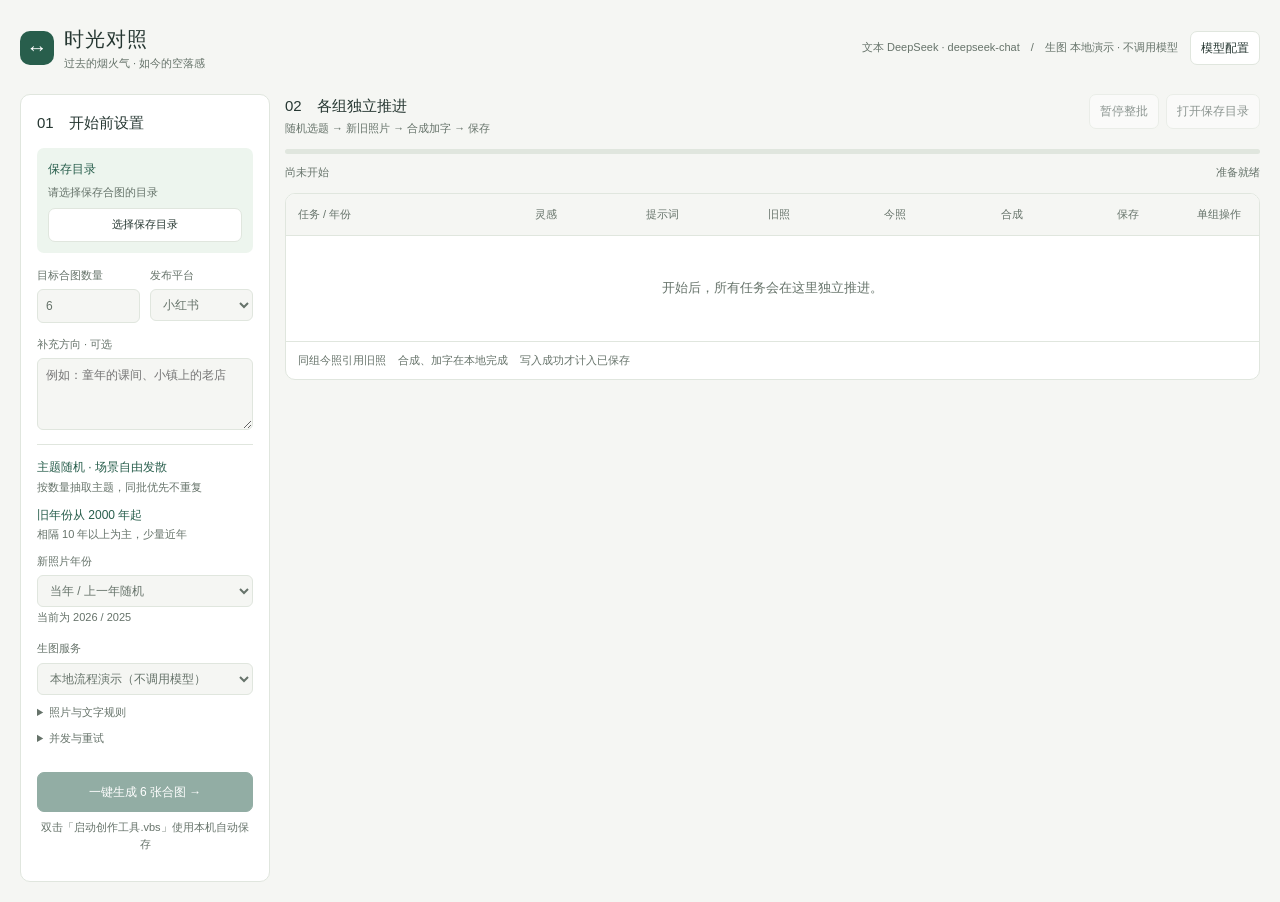
==== commit 783a6644: "实现一键批量新旧照片生成与本地合图保存" ====
--- a/index.html
+++ b/index.html
@@ -75,58 +75,28 @@
 
       .export-actions{display:flex;gap:12px;align-items:center;flex-wrap:wrap}.export-actions a{border:1px solid var(--line);border-radius:8px;padding:8px 12px}
     </style>
+      <link rel="stylesheet" href="batch-app.css">
   </head>
 
   <body>
-    <main class="app">
-      <header class="header"><div class="brand"><div class="logo">↔</div><h1>时光对照</h1></div><div class="header-right"><span id="keyStatus" class="model-summary"></span><button id="toggleConfig" type="button">⚙ 模型配置</button></div></header>
-      <nav class="journey" aria-label="创作流程">
-        <div class="journey-step done"><span class="step-disc">01</span><div><h3>创作方向</h3><small>2000 年前后 → 2026 年</small></div></div>
-        <div class="journey-step" data-step="ideas"><span class="step-disc">02</span><div><h3>选择灵感</h3><small>待开始</small></div></div>
-        <div class="journey-step" data-step="prompts"><span class="step-disc">03</span><div><h3>确认提示词</h3><small>待开始</small></div></div>
-        <div class="journey-step" data-step="images"><span class="step-disc">04</span><div><h3>对照成片</h3><small>待开始</small></div></div>
-      </nav>
-      <section class="workspace">
-        <form id="ideaForm" class="stage direction"><header class="stage-head"><div class="stage-title"><span class="stage-num">01</span><h2>创作方向</h2></div></header><div class="stage-body"><label>补充方向<textarea id="brief" rows="4" placeholder="写一个地点或一段回忆"></textarea></label><div class="fields"><label>主题<select id="theme">
-                <option>农村老屋</option>
-                <option>老家院子</option>
-                <option>村庄变迁</option>
-                <option>荒废院落</option>
-                <option>亲情</option>
-                <option>校园</option>
-                <option>老街</option>
-                <option>爱情</option>
-                <option>宠物</option>
-                <option>城市变迁</option>
-                <option>老物件</option>
-              </select></label><label>情绪<select id="emotion">
-                <option>怀旧</option>
-                <option>温暖</option>
-                <option>遗憾</option>
-                <option>治愈</option>
-                <option>孤独</option>
-                <option>释然</option>
-              </select></label><label>平台<select id="platform">
-                <option>小红书</option>
-                <option>抖音</option>
-                <option>视频号</option>
-                <option>公众号</option>
-              </select></label><label>数量<input id="count" type="number" min="1" max="12" value="6"></label></div></div><footer class="stage-foot"><button id="ideaButton" class="primary" type="submit">生成灵感 →</button></footer></form>
-        <section class="stage" id="ideasStage"><header class="stage-head"><div class="stage-title"><span class="stage-num">02</span><h2>选择灵感</h2></div><span class="tag" id="ideaCount">0 个</span></header><div class="stage-body"><div id="ideaStatus" class="status" role="status" aria-live="polite"></div><div id="ideas" class="idea-list"><div class="empty"><span class="empty-icon">02</span><p>等待生成灵感</p></div></div><div class="idea-tools"><button type="button" id="ideaDetailButton" class="quiet" disabled>灵感详情 ↗</button><button type="button" id="openTitles" class="quiet">短视频标题 ↗</button></div></div><footer class="stage-foot"><button id="generatePromptButton" type="button" class="primary" disabled>生成作图提示词 →</button></footer></section>
-        <section class="stage" id="promptsStage"><header class="stage-head"><div class="stage-title"><span class="stage-num">03</span><h2>确认提示词</h2></div><span class="tag" id="promptBadge">待生成</span></header><div class="prompt-content"><div id="promptStatus" class="status" role="status" aria-live="polite"></div><div class="stage-body has-prompts" id="promptsBody"><button type="button" class="prompt-card" data-editor="decadePrompt"><div class="prompt-top"><h3><i class="prompt-dot"></i>2000 年前后</h3><span class="tag">旧照</span></div><p id="decadePreview">等待生成提示词</p><span class="expand">编辑 ↗</span></button><button type="button" class="prompt-card" data-editor="nowPrompt"><div class="prompt-top"><h3><i class="prompt-dot now"></i>2026 年</h3><span class="tag green">现在</span></div><p id="nowPreview">等待生成提示词</p><span class="expand">编辑 ↗</span></button></div></div><footer class="stage-foot"><div id="promptControls"><div class="image-options"><label>生图模型<select id="providerSelect">
-                <option value="mock">Mock 流程预览</option>
-                <option value="beihai">北海 AI · GPT Image 2</option>
-                <option value="openai">OpenAI gpt-image</option>
-                <option value="gemini">Gemini Nano Banana</option>
-              </select></label><label>比例<select id="ratio">
-                <option>4:5</option>
-                <option>1:1</option>
-                <option>9:16</option>
-                <option>16:9</option>
-              </select></label></div><div class="prompt-actions"><button id="promptButton" type="button" class="quiet" disabled>↻ 重写提示词</button><button id="copyPromptButton" type="button" class="quiet" disabled>复制合图提示词</button></div></div><button id="imageButton" type="button" class="primary" disabled>生成两张对照图 →</button></footer></section>
-        <section class="stage" id="imagesStage"><header class="stage-head"><div class="stage-title"><span class="stage-num">04</span><h2>对照成片</h2></div><span class="tag" id="resultStatus">待生成</span></header><div class="stage-body"><div id="imageStatus" class="status" role="status" aria-live="polite"></div><div class="image-pair"><figure><button type="button" class="photo" data-photo="decadeImage" aria-label="放大旧照片" disabled><span class="photo-surface"><img id="decadeImage" alt="2000年前后旧照片"><span class="photo-placeholder" id="decadePlaceholder">等待生成</span><span class="photo-label">2000 年前后</span><span class="zoom-mark">↗</span></span></button><figcaption><span id="decadeTime">旧照</span><a id="downloadDecade" class="hidden" download="旧照片.png">下载</a></figcaption></figure><figure><button type="button" class="photo" data-photo="nowImage" aria-label="放大现在照片" disabled><span class="photo-surface"><img id="nowImage" alt="2026年现在照片"><span class="photo-placeholder" id="nowPlaceholder">等待旧照</span><span class="photo-label">2026 年</span><span class="zoom-mark">↗</span></span></button><figcaption><span id="nowTime">现在</span><a id="downloadNow" class="hidden" download="现在照片.png">下载</a></figcaption></figure></div><button id="retryImageButton" type="button" class="hidden retry-button">重试第二张 →</button><div class="caption-box"><div class="prompt-top"><h3>配文</h3><button type="button" class="quiet" data-editor="caption">编辑 ↗</button></div><p id="captionPreview">暂无配文</p></div></div><footer class="stage-foot"><button id="exportButton" type="button" disabled>下载作品</button></footer></section>
-      </section>
-      <footer class="footer"><span><i class="dot"></i><span id="globalStatus">待开始</span></span><span>累计耗时 <strong id="totalTime">00:00</strong></span></footer>
+
+    <main id="batchApp" aria-label="时光对照创作工作台">
+      <header class="te-head"><div class="te-brand"><div class="te-logo" aria-hidden="true">↔</div><div><h1>时光对照</h1><small>过去的烟火气 · 如今的空落感</small></div></div><div class="te-models"><small id="keyStatus"></small><button id="toggleConfig" type="button">模型配置</button></div></header>
+      <div id="restoreNotice" class="te-resume-note" hidden><span id="restoreText"></span><button id="continueRestored" type="button">继续未完成任务</button></div>
+      <div class="te-workspace"><form id="batchForm" class="te-settings"><h2>01　开始前设置</h2>
+        <div class="te-folder"><strong>保存目录</strong><div id="folderPath" class="te-folder-path">请选择保存目录</div><button id="selectFolder" type="button">选择保存目录</button></div>
+        <div class="te-row"><label>目标合图数量<input id="count" type="number" min="1" max="12" value="6" data-batch-setting></label><label>发布平台<select id="platform" data-batch-setting><option>小红书</option><option>抖音</option><option>视频号</option><option>公众号</option></select></label></div>
+        <label class="te-label-block">补充方向 · 可选<textarea id="brief" rows="3" data-batch-setting placeholder="例如：童年的课间、小镇上的老店"></textarea></label>
+        <div class="te-rules"><div class="te-rule"><strong>主题随机 · 场景自由发散</strong><small>按数量抽取主题，同批优先不重复</small></div><div class="te-rule"><strong>旧年份从 2000 年起</strong><small>相隔 10 年以上为主，少量近年</small></div>
+        <label>新照片年份<select id="yearMode" data-batch-setting><option value="random">当年 / 上一年随机</option><option value="current">使用当年</option><option value="previous">使用上一年</option></select></label><small id="yearNote"></small>
+        <label class="te-label-block">生图服务<select id="providerSelect" data-batch-setting><option value="mock">本地流程演示（不调用模型）</option><option value="beihai">北海 AI</option><option value="openai">OpenAI</option><option value="gemini">Gemini</option></select></label>
+        <details class="te-advanced-list"><summary>照片与文字规则</summary><p>手持旧照，彩照为主、少量黑白；泛黄、污渍和褪色符合保存年限。现在图直接拍摄，无手、无相纸。</p><p>旧图在上、新图在下，白字黑边标注年份和跨度。合成尺寸 1080×1920，主体完整保留。</p></details>
+        <details class="te-advanced-list"><summary>并发与重试</summary><div class="te-row"><label>文本并发<input id="textLimit" type="number" min="1" max="12" value="6" data-batch-setting></label><label>生图并发<input id="imageLimit" type="number" min="1" max="6" value="2" data-batch-setting></label></div><p>临时错误自动重试最多 2 次，其余错误可手动处理；其他组正常继续。</p></details></div>
+        <button id="startBatch" class="te-primary te-start" type="submit" disabled>一键生成 6 张合图 →</button><div class="te-setting-foot" id="startHint">选好目录，每张合图完成后自动保存</div><div class="te-output-tools"><button id="newBatch" class="te-quiet" type="button" hidden>结束本批并新建</button></div>
+      </form><section class="te-main" aria-label="批量任务进度"><div class="te-batch-head"><div><h2>02　各组独立推进</h2><small>随机选题 → 新旧照片 → 合成加字 → 保存</small></div><div class="te-batch-actions"><button id="pauseBatch" type="button" disabled>暂停整批</button><button id="openFolder" type="button" disabled>打开保存目录</button></div></div>
+      <div class="te-progress" id="batchProgress" role="progressbar" aria-label="已保存合图" aria-valuemin="0" aria-valuemax="6" aria-valuenow="0"><div></div></div><div class="te-summary" aria-live="polite"><span id="batchCounts">尚未开始</span><span id="batchStatus">准备就绪</span></div>
+      <div class="te-board"><div class="te-columns" aria-hidden="true"><span>任务 / 年份</span><span>灵感</span><span>提示词</span><span>旧照</span><span>今照</span><span>合成</span><span>保存</span><span>单组操作</span></div><div id="batchJobs"><div style="padding:42px 20px;text-align:center;color:var(--te-sub)">开始后，所有任务会在这里独立推进。</div></div><div class="te-board-footer"><span>同组今照引用旧照</span><span>合成、加字在本地完成</span><span>写入成功才计入已保存</span></div></div>
+      <div id="batchNotice" class="te-notice" role="status" aria-live="polite"></div><section id="jobDetail" class="te-detail" hidden aria-label="任务详情"></section></section></div>
     </main>
           <dialog id="configPanel"><header class="modal-head"><h2>模型配置</h2><button type="button" class="close" aria-label="关闭">×</button></header><div class="modal-body">
 
@@ -208,15 +178,15 @@
             </div>
             <label>选择服务
               <select id="defaultProvider">
-                <option value="mock">Mock 流程预览</option>
+                  <option value="mock">本地流程演示</option>
                 <option value="beihai">北海 AI · GPT Image 2</option>
                 <option value="openai">OpenAI</option>
                 <option value="gemini">Gemini</option>
               </select>
             </label>
             <div data-image-provider="mock" class="mock-config-note">
-              <strong>先预览，再生图</strong>
-              <p>无需生图 Key，使用示意图预览流程。生成真实照片请选择北海 AI、OpenAI 或 Gemini。</p>
+              <strong>本地流程演示</strong>
+              <p>使用带演示标识的图形验证批量流程和保存，不调用模型。生成真实照片请选择北海 AI、OpenAI 或 Gemini。</p>
             </div>
             <div data-image-provider="beihai" class="hidden">
               <label>API Key<input id="beihaiImageKey" type="password" autocomplete="off" placeholder="留空则使用文本模型的北海 Key"></label>
@@ -267,7 +237,7 @@
             </div>
           </section>
         </div>
-        <div class="config-footer">
+        <p id="configBatchNote"></p><div class="config-footer">
           <p class="hint">Key 仅保存在当前浏览器，请在自己的设备上使用。</p>
           <div class="config-actions">
             <button id="clearConfig" class="ghost" type="button">清空本地配置</button>
@@ -276,25 +246,15 @@
         </div>
         <div id="configStatus" class="status" role="status" aria-live="polite"></div>
       </div></dialog>
-    <dialog id="titlesDialog"><header class="modal-head"><div><h2>短视频标题</h2><small id="titleCount">0 个</small></div><button type="button" class="close" aria-label="关闭">×</button></header><div class="modal-body"><button id="titleButton" type="button" class="primary">生成标题</button><div id="titleStatus" class="status" role="status" aria-live="polite"></div><div id="titles" class="title-list"></div></div></dialog>
-    <dialog id="detailDialog"><header class="modal-head"><h2 id="detailTitle"></h2><button type="button" class="close" aria-label="关闭">×</button></header><div id="detailBody" class="modal-body"></div></dialog>
-    <dialog id="editorDialog"><header class="modal-head"><h2 id="editorTitle">编辑提示词</h2><button type="button" class="close" aria-label="关闭">×</button></header><div class="modal-body"><textarea id="editorText" aria-label="完整内容"></textarea><div class="modal-actions"><button id="editorSave" type="button" class="primary">保存修改</button></div></div></dialog>
-    <div class="hidden" aria-hidden="true"><span id="selectedTitle"></span><textarea id="decadePrompt"></textarea><textarea id="nowPrompt"></textarea><textarea id="caption"></textarea></div>
+
+    <dialog id="pictureDialog"><header class="modal-head"><h2 id="pictureTitle">图片预览</h2><button class="close" type="button" aria-label="关闭">×</button></header><div class="modal-body"><img id="pictureFull" class="photo-enlarged" alt="完整图片"></div></dialog>
+    <dialog id="helpDialog"><header class="modal-head"><h2>本机保存服务</h2><button class="close" type="button" aria-label="关闭">×</button></header><div class="modal-body"><p id="appHelp">双击项目目录中的「启动创作工具.vbs」，即可选择电脑目录并自动保存。若浏览器支持直接选择目录，也可以继续使用当前页面。</p></div></dialog>
+    <dialog id="titlesDialog"><header class="modal-head"><h2>短视频标题</h2><button class="close" type="button" aria-label="关闭">×</button></header><div class="modal-body"><div id="titleStatus" role="status"></div><div id="titles"></div></div></dialog>
     <div id="toast" class="toast hidden" role="status"></div>
     <script>
       const $ = (selector) => document.querySelector(selector);
       const storageKey = "timeEchoSingleFileConfig";
-      const state = {
-        config: {},
-        ideas: [],
-        ideaHistory: [],
-        titles: [],
-        titleHistory: [],
-        selectedIdea: null,
-        promptPack: null,
-        promptBusy: false
-      };
-
+      const state = {config:{}};
       const defaults = {
         textProvider: "deepseek",
         beihaiKey: "",
@@ -324,20 +284,6 @@
         defaultProvider: "mock"
       };
 
-      const systemPrompt = `你是一个自媒体视觉策划和 AI 生图提示词导演。
-你的任务是围绕“2000年前后旧照片 vs 现在（2026年）”的时间对照图生成创意、提示词和文案。
-围绕真实的农村生活、家庭记忆和村庄环境变迁自由创造场景，不要把常见示例当成固定菜单，不要形成固定场景组合或固定输出顺序。核心不是“过去穷现在（2026年）富”，而是“以前简陋但有生机，现在（2026年）更清楚但荒凉空置”。
-风格要求：真实、克制、有生活感，避免空洞鸡汤，避免过度煽情，重点表现房子还在、生活不在了，烟火气消失，人气散了。
-输出必须是严格 JSON，不要 Markdown，不要解释。`;
-
-      const oldPhotoTexture = "2000年前后彩色冲印照片翻拍质感：整张图不是直接拍摄过去现场，而是一张现代手机近距离翻拍的旧纸质彩色照片。旧照片可以放在木桌、旧相册页或普通桌面上，可有一只手轻轻按住边角；现代手机拍摄的外层桌面、手指、阴影和相纸边缘相对清楚，但旧照片内部的农村场景必须明显比外层低清、发软、细节少。旧照片内部要像傻瓜相机或早期数码相机拍完后冲印出来、又保存了二十多年后的普通家庭快照：低动态范围，轻微跑焦，暗部发脏，亮部略过曝，颜色褪色不均，轻微偏暖、偏红或偏绿，低饱和，边缘略糊。岁月痕迹必须进入照片内容区域，不要只旧在白边和角落：照片里的砖缝、树皮、墙面纹理、人物五官和衣服细节都不要锐利；画面内容上要有细小划痕、灰尘点、轻微水渍、压痕、折痕线、相纸老化斑和不均匀反光。相纸可有指纹、轻微卷角或折痕，但不要黑白、不要严重泛黄、不要七八十年代感、不要民国感、不要复古海报风。构图普通、不完美，像从家里抽屉翻出照片后随手用现在手机拍下来。强烈避免旧照片内部像现代高清摄影、高清修复老照片、新打印仿旧照片、电影光影、清晰砖缝、清晰树皮、清晰人物五官、专业摄影棚、商业广告质感。画面内绝对不要出现任何文字、数字、年份、日期、标题、标签、字幕、说明、Logo或水印；“2000年前后”和“2006年”只用于理解时间背景，不得渲染到图片中。";
-
-      const currentPhoneTexture = "现在（2026年）照片质感：清晰一些，但仍然像普通手机随手拍的真实生活照片，不要商业摄影，不要电影感，不要精致摆拍，不要过度修图，保留自然光、真实环境和生活细节。画面内绝对不要出现任何文字、数字、年份、日期、标题、标签、字幕、说明、标牌、Logo或水印；“2026年”只用于理解时间背景，不得渲染到图片中。";
-
-      const oldPhotoReferenceGuide = "重要：图1是一张现代手机翻拍的旧纸质照片，外层可能包含桌面、手指、相纸白边、反光和阴影。生成图2时，只把旧照片内部呈现的农村地点当作同地点参考；不要保留或延续图1外层的桌面、手指、相纸边框、照片卷角、折痕、反光和翻拍阴影。图2必须是现在（2026年）直接用普通手机站在同一地点拍到的现实场景。";
-
-      const ruralContrastGuide = "农村环境变迁方向：请主动创造具体、真实且有辨识度的农村生活空间，不要只从老屋、灶房、水井、晒谷场等常见场景中轮流选择。可以从生产劳动、家庭生活、儿童记忆、节庆习俗、公共空间、手艺营生、季节活动和地方建筑中自由发散。2000年前后的旧照片内部场景可以简陋、旧、朴素，但必须有人气和生机；现在（2026年）的同一地点照片更清楚，但要呈现空置、荒凉、杂乱、荒废。必须锁定旧照片内部的相机位置、透视、院落或道路几何、建筑主体、门窗开口、屋脊轮廓、成熟树主干和电线杆；自行车、盆、篮筐、工具、衣物、动物和零散杂物不是固定参照物，二十多年后的现在（2026年）大部分应消失、移位、被替换或明显腐坏。允许瓦片少量缺失或滑落、木门变形、玻璃局部破损，并在墙边、裂缝、门槛和角落形成不规则杂草。重点表达：以前的简陋是活着的，现在（2026年）的清楚是空着的。";
-
       function loadConfig() {
         try {
           state.config = { ...defaults, ...JSON.parse(localStorage.getItem(storageKey) || "{}") };
@@ -392,8 +338,8 @@
         });
       }
 
-      function getTextModelConfig() {
-        const config = state.config;
+      function getTextModelConfig(settings = state.config) {
+        const config = settings;
         switch (config.textProvider) {
           case "beihai":
             return { provider: "beihai", name: "北海 AI", key: config.beihaiKey, model: config.beihaiModel || defaults.beihaiModel, baseUrl: config.beihaiBaseUrl || defaults.beihaiBaseUrl, api: "responses", reasoningEffort: config.beihaiReasoningEffort || defaults.beihaiReasoningEffort };
@@ -409,76 +355,15 @@
       function updateKeyStatus() {
         const text = getTextModelConfig();
         const provider = $("#providerSelect").value;
-        const model = provider === "mock" ? "流程预览" : provider === "gemini" ? state.config.geminiModel : getOpenAIImageConfig(provider).model;
+        const model = provider === "mock" ? "不调用模型" : provider === "gemini" ? state.config.geminiModel : getOpenAIImageConfig(provider).model;
         $("#keyStatus").textContent = `文本 ${text.name} · ${text.model}　/　生图 ${providerName(provider)} · ${model}`;
         $("#keyStatus").title = text.key ? "文本 Key 已配置" : "文本 Key 未配置";
-      }
-
-      function setBusy(button, busy, text) {
-        if (!button.dataset.idleText) button.dataset.idleText = button.textContent;
-        button.disabled = busy;
-        button.textContent = busy ? text : button.dataset.idleText;
       }
 
       function showStatus(selector, message, isError = false) {
         const node = $(selector);
         node.textContent = message || "";
         node.classList.toggle("error", Boolean(isError));
-      }
-
-      function buildTimeEditLockGuide() {
-        return `【图2最高优先级：结构锁定与二十年变化指令】
-${oldPhotoReferenceGuide}
-
-图片2必须以图片1为唯一参考图做时间流逝编辑，不要重新设计相似地点，也不要延续图1外层的翻拍环境。
-先把图片1中的可见元素分成三类，再执行编辑：
-1. 永久场景锚点：旧照片内部农村场景的相机位置和高度、镜头距离、裁切、透视和画面歪斜、院落或道路几何、建筑主体、墙体位置、门窗开口、屋脊和屋顶主体轮廓、成熟树主干、电线杆。必须尽量严格对齐，不得移动、缩放或重画。
-2. 可老化结构细节：瓦片、门板、窗玻璃、墙皮、砖缝、围栏和固定灶台。保持所在区域和整体形式，但必须出现合理老化；允许少量瓦片缺失、滑落或破裂，木门变形，局部玻璃破损，墙皮和砖缝开裂。
-3. 临时生活物件：人物、动物、衣物、自行车、板凳、盆、篮筐、花盆、工具、蔬菜、柴火、容器和零散杂物。它们不是场景锚点，不得保持原有数量和精确位置；二十年后的现在（2026年）移除或明显改变其中60%-90%，留下的少数物件必须移位、废弃或明显腐坏。
-表现长期无人维护，而不只是改颜色：在裸露地面的约30%-90%形成不规则杂草，重点生长在墙边、裂缝、门槛和角落；同时加入落叶积土、蛛网、潮斑、褪色和少量风吹垃圾。至少表现3-6种跨材质老化痕迹，其中至少一种是缺瓦、滑瓦、木门变形、玻璃破损或遗留物移位等非表面变化。
-禁止改变永久场景锚点：不要改变道路宽度和方向，不要移动或缩放建筑、墙体、门窗开口、成熟树主干、电线杆和院落边界，不要改变拍摄视角。
-当二十年变化与画面对齐冲突时，优先保留永久场景锚点，但仍必须改变临时生活物件和可老化结构细节。`;
-      }
-
-      function buildPromptCopyText() {
-        const decadePrompt = withOldPhotoTexture($("#decadePrompt").value.trim());
-        const nowPrompt = $("#nowPrompt").value.trim();
-        const lockGuide = buildTimeEditLockGuide();
-        return `请生成一张适合手机观看的同一地点2000年前后至今竖版对比图。
-
-【最高优先级：最终输出与排版】
-最终只输出一张完整的9:16竖版合图，不要输出两张独立图片。
-必须上下拼接，禁止左右拼接：2000年前后旧照片画面放在上半部分，现在（2026年）画面放在下半部分，上下各占约50%，两部分同宽、边缘对齐。
-上下画面必须展示同一地点、相同相机位置和相近裁切，让固定结构能直接上下对照。
-
-【最高优先级：画面内绝对无文字】
-“2000年前后”“2006年”和“现在（2026年）”只用于说明上下画面的时间背景和排列顺序，绝对不得作为文字渲染到图片中。
-上下两部分都禁止出现任何文字、数字、年份、日期、标题、标签、字幕、注释、说明、标牌、Logo、水印、边框、装饰性版式或多余留白。
-不要写“2000年”“2006年”“2006年夏天”“2026年”“现在”等任何时间标签；只能通过场景内容、拍摄质感和自然老化表现时间变化。
-
-第一步：根据【图1提示词】生成图片1，图片1是现代手机翻拍的2000年前后彩色冲印照片。
-
-第二步：请把图片1作为唯一参考图生成图片2。图片2不是重新画一个相似地点，而是只参考图1旧照片内部的农村地点做时间流逝编辑：不要保留桌面、手指、相纸白边、卷角、折痕和翻拍反光；永久空间结构尽量对齐，同时让临时生活物件、植物生长和可老化构件发生合理的二十年变化。
-
-第三步：把图片1放在上方、图片2放在下方，合成为一张9:16竖版图片后再输出。不要左右排列，不要只输出其中一张，也不要分别输出两张。
-
-【图1提示词】
-${decadePrompt}
-
-【图1最终检查】
-再次确认：上半部分是一张现代手机翻拍的旧纸质彩色照片，不是现代高清场景照。旧照片内部必须明显低清、发软、褪色不均，砖缝、树皮、墙面纹理、人物五官和衣服细节不要锐利；岁月痕迹必须穿过照片内容区域，包括细小划痕、灰尘点、轻微水渍、压痕、折痕线、相纸老化斑和不均匀反光。不要只让白边和角落变旧，不要做成新打印的仿旧照片或高清修复老照片。
-
-${lockGuide}
-
-【图2变化提示词】
-${nowPrompt}
-
-【图2最终检查】
-再次确认：图片2的相机位置、裁切、透视、道路或院落几何、建筑主体、墙体、门窗开口、屋脊轮廓、成熟树主干和电线杆必须与图片1旧照片内部的农村地点严格对齐。不要把桌面、手指、相纸边框、反光当作场景内容；不要把自行车、盆、篮筐、工具、衣物、动物和零散杂物当作固定参照物；其中60%-90%应消失、移位、被替换或明显腐坏。检查是否有不规则杂草、跨材质老化，以及至少一种非表面变化；不能只做无人、冷色、落灰和褪色。
-
-【输出前最终检查】
-只交付一张9:16竖版图片；2000年前后旧照片场景在上，现在（2026年）场景在下；上下各占约一半；绝对禁止左右拼接、横版画布、两张分开输出或遗漏任意一张。
-输出前检查整张图：不得出现任何可读文字、数字、年份、日期、标题、标签、字幕、说明、Logo或水印；如出现，必须移除后再输出。`;
       }
 
       async function copyText(text) {
@@ -525,8 +410,8 @@
         return data;
       }
 
-      async function callTextModel(messages, temperature = 0.85) {
-        const config = getTextModelConfig();
+      async function callTextModel(messages, temperature = 0.85, settings = state.config) {
+        const config = getTextModelConfig(settings);
         if (!config.key) throw new Error(`请先在模型配置中填写 ${config.name} 文本模型的 API Key 并保存。`);
         const signal = AbortSignal.timeout(180000);
         let text;
@@ -591,382 +476,20 @@
         }
       }
 
-      async function buildIdeas(payload) {
-        const count = Math.min(Number(payload.count) || 6, 12);
-        const creativeSeed = globalThis.crypto?.randomUUID?.() || `${Date.now()}-${Math.random()}`;
-        const recentIdeas = state.ideaHistory.length ? state.ideaHistory.join("\n") : "无，这是本次会话第一次生成。";
-        const userPrompt = `请生成 ${count} 个“2000年前后旧照片 vs 现在（2026年）”的自媒体图片选题。你需要像真正的创意策划一样主动发现具体场景，而不是从常见农村场景列表中逐项选择。
-用户补充：${payload.brief || "无"}
-主题：${payload.theme || "不限"}
-情绪：${payload.emotion || "怀旧、共鸣"}
-目标人群：普通中文自媒体用户
-平台：${payload.platform || "小红书/抖音/视频号"}
-本次创意种子：${creativeSeed}
-
-本次会话最近生成过的选题，禁止重复或轻微改写：
-${recentIdeas}
-
-${ruralContrastGuide}
-
-创意多样性是最高优先级要求：
-1. 禁止使用固定的“老屋、灶房、水井、晒谷场、村口小路”组合和顺序，也不要为了凑数量逐项套用常见空间。
-2. 同一批选题的地点功能、生活事件、永久场景锚点和情感触发物必须明显不同，标题与故事不得互为换词改写。
-3. 至少一半选题必须来自不常被首先想到、但在真实农村生活中合理存在的具体空间或活动。由你自行创造，不要复述提示词中的示例。
-4. 每次请求都要根据本次创意种子重新发散；即使主题和补充方向相同，也要产生与最近历史明显不同的新构想。
-5. 先在内部发散至少三倍数量的候选构想，再只输出差异最大、画面感最强的 ${count} 个。
-
-选题不要写成过去贫穷、现在（2026年）富裕，也不要跑到现代城市、商业街、校园都市生活。必须写成：2000年前后旧照片里的地方虽然简陋但有人气、有阳光、有烟火气、有生机；现在（2026年）照片更清楚，但同一农村地点空置、荒凉、杂乱、荒废，生活气消失。
-每个选题必须有2-4个永久场景锚点 anchorObject，用于保证两张图像是同一个地方。优先选择建筑主体、墙体位置、门窗开口、道路或院落边界、屋脊轮廓、成熟树主干、电线杆、门口台阶等稳定结构；不要把自行车、盆、篮筐、衣物、动物、工具、稻草垛、旧拖拉机或零散杂物写成永久场景锚点。
-nowDecayDetails 要同时包含临时生活物件的消失或移位、不规则杂草、跨材质老化，以及至少一种有限的非表面变化，例如少量缺瓦或滑瓦、木门变形、局部玻璃破损、遗留物移位。不得改变道路方向、建筑主体、墙体位置、门窗开口、屋脊轮廓、成熟树主干或电线杆位置。
-
-JSON 格式：
-{
-  "ideas": [
-    {
-      "id": "短id",
-      "title": "选题标题",
-      "story": "2000年前后旧照片和现在（2026年）的农村环境对照故事，一句话说清楚",
-      "theme": "主题",
-      "emotion": "情绪",
-      "anchorObject": "永久场景锚点，2-4个，不包含可移动生活物件",
-      "oldLifeDetails": "2000年前后旧照片里有生机的细节",
-      "nowDecayDetails": "现在（2026年）荒废杂乱的细节",
-      "hook": "让人停留的共情点"
-    }
-  ]
-}`;
-        const text = await callTextModel([
-          { role: "system", content: systemPrompt },
-          { role: "user", content: userPrompt }
-        ], 1);
-        const data = extractJson(text);
-        const historyEntries = (data.ideas || []).map((idea) => `${idea.title || ""}｜${idea.story || ""}`);
-        state.ideaHistory = [...state.ideaHistory, ...historyEntries].slice(-40);
-        return data;
-      }
-
-      async function buildVideoTitles(payload) {
-        const count = Math.min(Math.max(Number(payload.count) || 6, 4), 12);
-        const selectedContext = state.selectedIdea
-          ? JSON.stringify({
-              title: state.selectedIdea.title || "",
-              story: state.selectedIdea.story || "",
-              hook: state.selectedIdea.hook || "",
-              oldLifeDetails: state.selectedIdea.oldLifeDetails || "",
-              nowDecayDetails: state.selectedIdea.nowDecayDetails || ""
-            })
-          : "未选择具体选题，请根据用户补充、主题和情绪自由创作。";
-        const recentTitles = state.titleHistory.length
-          ? state.titleHistory.join("\n")
-          : "无，这是本次会话第一次生成。";
-        const creativeSeed = globalThis.crypto?.randomUUID?.() || `${Date.now()}-${Math.random()}`;
-        const userPrompt = `请为一条中文短视频生成 ${count} 个可直接发布的标题，并为每个标题写一句可承接标题的前三秒开场。
-视频内容通常由多组“2000年前后旧照片 vs 现在（2026年）同地点照片”组成：上半部分像从相册或抽屉里翻出来的旧彩色冲印照片，旧照片里有人气、有饭点、有院子里的声音；下半部分是同一地点现在的普通手机照片，更清楚，但空置、荒凉、草长出来、人不常回来了。
-
-用户补充：${payload.brief || "无"}
-主题：${payload.theme || "不限"}
-情绪：${payload.emotion || "怀旧、遗憾"}
-平台：${payload.platform || "抖音/视频号/小红书"}
-当前已选选题：${selectedContext}
-本次创意种子：${creativeSeed}
-
-本次会话已经生成过的标题，禁止重复、近义改写或只替换一个物件：
-${recentTitles}
-
-目标风格：
-- 标题要有“让人破防但克制”的共情感，不靠喊痛，而是突然说出一个普通事实。
-- 核心反差是：旧照片更糊但人气是真的；现在照片更清楚却空了。围绕“照片、相册、院门、饭点、屋里有人应、草长出来、椅子没人坐、门不用锁、回家的路”等具体细节写。
-- 可以像一小段克制散文，但普通人一眼能懂。最理想的结构是“前半句写画面，后半句忽然落到一句大白话”。
-- 适合多组对比照片的视频，不要每个标题都绑死单一物件；除非用户补充或当前选题很明确。
-- 悲伤来自具体事实和生活细节，不靠堆砌形容词，不故作深沉，不写成鸡汤。
-
-可学习的情绪方向，禁止照抄：
-- 以前照片很糊，可我一眼就认得回家的路
-- 以前这张照片没人觉得珍贵，因为大家都还在
-- 现在拍得清楚了，反而什么都没有了
-- 那时候房子破，但每个屋里都有人
-- 上半张是生活，下半张是时间
-- 以前嫌院子小，后来才知道那叫家
-
-硬性要求：
-1. 标题必须忠于视频内容，不制造视频无法兑现的虚假情节。
-2. 每个标题最好 14-30 个汉字，最多 36 个汉字；不用句号，少用感叹号和省略号。
-3. 每个标题至少包含一个具体生活意象、动作或照片对比关系，避免只写抽象的故乡、青春、岁月、遗憾。
-4. 禁止批量套用“后来、原来、直到那天、我愣住了、再也回不去、岁月偷走了、破防了、泪目了”等常见网感句式。
-5. 同一批标题的句式、意象、叙述视角和情绪落点必须明显不同。
-6. 先在内部写出至少三倍数量的候选，再保留最自然、最有画面、最容易让人停留的 ${count} 个。
-7. 风格类型要均衡覆盖：照片反差、烟火落地、直白刺痛、散文余味、停留钩子。不要全部写成一种腔调。
-8. 前三秒开场必须自然承接标题，用一句口语把观众带进具体场景，不能复述标题。
-
-只输出严格 JSON，不要 Markdown，不要解释：
-{
-  "titles": [
-    {
-      "title": "可直接发布的短视频标题",
-      "style": "照片反差/烟火落地/直白刺痛/散文余味/停留钩子",
-      "opening": "承接标题的前三秒口语开场",
-      "reason": "这个标题最有效的具体意象或反差，15字以内"
-    }
-  ]
-}`;
-        const text = await callTextModel([
-          {
-            role: "system",
-            content: "你是克制、敏锐的中文短视频标题编辑。你擅长把散文感、真实生活和点击欲望放在同一句话里。输出必须是严格 JSON。"
-          },
-          { role: "user", content: userPrompt }
-        ], 1.05);
-        const data = extractJson(text);
-        const titles = Array.isArray(data.titles) ? data.titles.slice(0, count) : [];
-        state.titleHistory = [
-          ...state.titleHistory,
-          ...titles.map((item) => item.title || "").filter(Boolean)
-        ].slice(-60);
-        return { titles };
-      }
-
-      async function buildPromptPack(idea) {
-        const userPrompt = `把下面选题扩写成一组可直接用于生图的提示词。
-选题标题：${idea.title || ""}
-选题故事：${idea.story || ""}
-共情点：${idea.hook || ""}
-永久场景锚点：${idea.anchorObject || "建筑主体、红砖墙位置、门窗开口、门前老树主干、院落边界"}
-2000年前后旧照片里的生机细节：${idea.oldLifeDetails || "温暖阳光、扫过的院子、晾衣绳、菜园、鸡鸭、炊烟、有人打水浇菜、晒粮、聊天、正在使用的农具"}
-现在（2026年）荒废细节：${idea.nowDecayDetails || "不规则荒草、脱落墙皮、少量缺瓦或滑瓦、木门变形、废弃物件移位、压水井生锈、灶台落灰、没有人、没有炊烟"}
-平台：${$("#platform").value}
-比例：${$("#ratio").value}
-
-${ruralContrastGuide}
-
-要求：
-1. “2000年前后旧照片”和“现在（2026年）”必须像同一农村地点、相近视角。
-2. 两张图必须保留同一组永久场景锚点。优先选择相机位置、道路或院落几何、建筑主体、墙体位置、门窗开口、屋脊轮廓、成熟树主干、电线杆、门口台阶等稳定结构。自行车、盆、篮筐、衣物、动物、工具、稻草垛、旧拖拉机和零散杂物属于临时生活物件，不能作为必须原样保留的场景锚点。
-3. 2000年前后旧照片必须是现代手机翻拍的实体彩色冲印照片：外层可以出现桌面、旧相册页、手指、相纸边缘、轻微反光、指纹、划痕、卷角或折痕；旧照片内部是农村生活空间，简陋但有生机，可以是老屋院子、灶房、菜园、水井、村口小路、晒谷场、农具棚、牲口棚、小卖部、村卫生室、老戏台、祠堂门口。旧照片内部画面必须比现代手机翻拍的外层明显更低清、更软、更少细节，像傻瓜相机或早期数码相机拍摄后冲印出来、又保存了二十多年后的普通家庭快照：低动态范围、轻微跑焦、暗部发脏、亮部略过曝、轻微偏色、低饱和、褪色不均、边缘略糊。岁月痕迹要进入照片内容区域，不要只放在白边和角落；内容画面里要有细小划痕、灰尘点、轻微水渍、压痕、折痕线、相纸老化斑和不均匀反光。必须明确避免黑白、严重泛黄、七八十年代感、民国感、专业摄影、电影感、精致构图、商业广告质感、复古海报风、高清修复老照片、新打印仿旧照片、清晰砖缝、清晰树皮和清晰人物五官。
-4. 现在（2026年）更清晰、更现实，但仍然像普通手机随手拍。必须呈现同一农村地点长期空置和无人维护。只参考图1旧照片内部的农村地点，不要把桌面、手指、相纸边框、卷角、折痕和翻拍反光延续到图2。移除或明显改变图1旧照片内部场景中60%-90%的临时生活物件；自行车、盆、篮筐、花盆、工具、衣物、动物和零散杂物不得默认原样留在原位置，留下的少数物件必须移位、废弃或明显腐坏。
-5. nowPrompt 必须像“在图1基础上的编辑说明”，不要像重新生成另一个场景。必须明确锁定相机位置、裁切、道路或院落几何、建筑主体、墙体位置、门窗开口、屋脊轮廓、成熟树主干、电线杆位置、拍摄角度和透视关系。
-6. nowPrompt 必须允许可老化结构细节发生有限变化：少量瓦片缺失、滑落或破裂，木门变形，局部玻璃破损，墙皮和砖缝开裂。禁止改变建筑主体和空间几何：道路变窄、道路改方向、成熟树主干断裂、换成另一棵树、电线杆明显倾斜、房屋换材质、屋顶换形式、门窗开口换位置、墙体重建、左右房屋位置变化。
-7. nowPrompt 必须给出可检查的二十年变化预算：裸露地面约15%-30%出现不规则杂草，重点位于墙边、裂缝、门槛和角落；加入3-6种跨材质老化痕迹；至少包含一种缺瓦、滑瓦、木门变形、玻璃破损或遗留物移位等非表面变化。不能只写无人、冷色、落灰、褪色和蛛网。
-8. 情绪要克制，不要直接煽情；重点是“房子还在，生活不在了”“以前的简陋是活着的，现在（2026年）的清楚是空着的”。
-9. 不要出现具体名人、商标、真实未授权人物。
-10. 提示词要适合中文图片模型，也要包含摄影/构图/质感指令。
-
-JSON 格式：
-{
-  "title": "标题",
-  "story": "故事摘要",
-  "ratio": "4:5 或 1:1 或 9:16 或 16:9",
-  "decadePrompt": "现代手机翻拍2000年前后彩色冲印照片的图片提示词",
-  "nowPrompt": "现在（2026年）图片提示词",
-  "caption": "自媒体配文，2-4行",
-  "hashtags": ["标签1", "标签2"],
-  "quickEdits": ["更有年代感", "更像同一地点"]
-}`;
-        const text = await callTextModel([
-          { role: "system", content: systemPrompt },
-          { role: "user", content: userPrompt }
-        ], 0.75);
-        return extractJson(text);
-      }
-
-      const flow = {
-        active: null, timer: null, totalMs: 0, lastMessage: "待开始", pair: null, editor: null,
-        steps: Object.fromEntries(["ideas", "prompts", "images", "titles"].map((name) => [name, { status: "idle", elapsed: 0 }]))
-      };
-      const stageStatus = { ideas: "#ideaStatus", prompts: "#promptStatus", images: "#imageStatus", titles: "#titleStatus" };
       function formatTime(ms) {
         const seconds = Math.floor(ms / 1000);
         return `${String(Math.floor(seconds / 60)).padStart(2, "0")}:${String(seconds % 60).padStart(2, "0")}`;
       }
+
       function notify(message) {
-        clearTimeout(flow.toastTimer);
+        clearTimeout(state.toastTimer);
         $("#toast").textContent = message;
         $("#toast").classList.remove("hidden");
-        flow.toastTimer = setTimeout(() => $("#toast").classList.add("hidden"), 3000);
-      }
-      function startFlow(name, label) {
-        if (flow.active) return false;
-        flow.active = name;
-        flow.steps[name] = { status: "running", elapsed: 0, started: performance.now(), label };
-        flow.lastMessage = label;
-        renderFlow();
-        flow.timer = setInterval(renderFlow, 250);
-        return true;
-      }
-      function finishFlow(name, error) {
-        const step = flow.steps[name];
-        step.elapsed = performance.now() - step.started;
-        step.status = error ? "error" : "done";
-        flow.totalMs += step.elapsed;
-        flow.active = null;
-        clearInterval(flow.timer);
-        const label = { ideas: "灵感", prompts: "提示词", images: "图片", titles: "标题" }[name];
-        flow.lastMessage = error ? `${label}生成失败` : `${label}已完成`;
-        const node = $(stageStatus[name]);
-        node.classList.remove("loading");
-        showStatus(stageStatus[name], error ? `${friendlyError(error)} · 耗时 ${formatTime(step.elapsed)}` : `已完成 · ${formatTime(step.elapsed)}`, Boolean(error));
-        renderFlow();
-      }
-      function renderFlow() {
-        const active = flow.active;
-        const hasPrompts = Boolean($("#decadePrompt").value.trim() && $("#nowPrompt").value.trim());
-        if (active) {
-          const step = flow.steps[active];
-          step.elapsed = performance.now() - step.started;
-          const node = $(stageStatus[active]);
-          node.className = "status loading";
-          // 保留圆环节点；每次计时都重建会让旋转动画不断从头开始。
-          if (!node.querySelector(".run-line")) {
-            node.innerHTML = '<div class="run-line"><i class="spinner" aria-hidden="true"></i><span></span><b></b></div>';
-          }
-          node.querySelector(".run-line span").textContent = step.label;
-          node.querySelector(".run-line b").textContent = `已等待 ${formatTime(step.elapsed)}`;
-        }
-        for (const [name, step] of Object.entries(flow.steps)) {
-          const nav = document.querySelector(`[data-step="${name}"]`);
-          if (nav) {
-            nav.className = `journey-step ${step.status === "running" ? "running" : step.status === "done" ? "done" : step.status === "error" ? "error" : ""}`;
-            nav.querySelector(".step-disc").textContent = step.status === "done" ? "✓" : step.status === "error" ? "!" : { ideas: "02", prompts: "03", images: "04" }[name];
-            nav.querySelector("small").textContent = step.status === "idle" ? "待开始" : `${{ running: "进行中", done: "已完成", error: "失败" }[step.status]} · ${formatTime(step.elapsed)}`;
-          }
-          const panel = $("#" + name + "Stage");
-          panel?.classList.toggle("active-stage", active === name);
-          panel?.setAttribute("aria-busy", String(active === name));
-        }
-        $(".prompt-content").setAttribute("aria-busy", String(active === "prompts"));
-        $("#totalTime").textContent = formatTime(flow.totalMs + (active ? flow.steps[active].elapsed : 0));
-        $("#globalStatus").textContent = active ? flow.steps[active].label : flow.lastMessage;
-        $("#promptBadge").textContent = active === "prompts" ? "生成中" : hasPrompts ? "可编辑" : "待生成";
-        $("#ideaButton").disabled = Boolean(active);
-        $("#generatePromptButton").disabled = Boolean(active) || !state.selectedIdea;
-        $("#promptButton").disabled = Boolean(active) || !state.selectedIdea;
-        $("#imageButton").disabled = Boolean(active) || !hasPrompts;
-        $("#copyPromptButton").disabled = !hasPrompts;
-        $("#titleButton").disabled = Boolean(active);
-        $("#retryImageButton").disabled = Boolean(active) || !hasPrompts;
-        $("#exportButton").disabled = !$("#decadeImage").hasAttribute("src");
-        $("#ideaDetailButton").disabled = !state.selectedIdea;
-        document.querySelectorAll(".idea-card, #ideaForm input, #ideaForm select, #ideaForm textarea, #providerSelect, #ratio, #saveConfig, #clearConfig, #toggleConfig, [data-editor]").forEach((element) => { element.disabled = Boolean(active); });
-        const names = { ideaButton: ["生成灵感 →", "生成灵感中"], generatePromptButton: ["生成作图提示词 →", "生成提示词中"], imageButton: ["生成两张对照图 →", "图片生成中"], titleButton: ["生成标题", "生成标题中"] };
-        for (const [id, labels] of Object.entries(names)) $("#" + id).textContent = labels[active === { ideaButton: "ideas", generatePromptButton: "prompts", imageButton: "images", titleButton: "titles" }[id] ? 1 : 0];
-      }
-      function refreshPreviews() {
-        $("#decadePreview").textContent = $("#decadePrompt").value || "等待生成提示词";
-        $("#nowPreview").textContent = $("#nowPrompt").value || "等待生成提示词";
-        $("#captionPreview").textContent = $("#caption").value || "暂无配文";
-        renderFlow();
-      }
-      function clearImages(resetTiming = true) {
-        flow.pair = null;
-        for (const [image, link, placeholder, label] of [["decadeImage", "downloadDecade", "decadePlaceholder", "等待生成"], ["nowImage", "downloadNow", "nowPlaceholder", "等待旧照"]]) {
-          $("#" + image).removeAttribute("src");
-          $("#" + image).closest("button").disabled = true;
-          $("#" + image).parentElement.classList.remove("working");
-          $("#" + link).classList.add("hidden");
-          $("#" + link).removeAttribute("href");
-          $("#" + placeholder).textContent = label;
-        }
-        $("#decadeTime").textContent = "旧照";
-        $("#nowTime").textContent = "现在";
-        $("#retryImageButton").classList.add("hidden");
-        $("#resultStatus").textContent = "待生成";
-        if (resetTiming) {
-          flow.steps.images = { status: "idle", elapsed: 0 };
-          showStatus("#imageStatus", "");
-          $("#imageStatus").classList.remove("loading");
-        }
-      }
-      function clearPrompts() {
-        state.promptPack = null;
-        for (const id of ["decadePrompt", "nowPrompt", "caption"]) $("#" + id).value = "";
-        flow.steps.prompts = { status: "idle", elapsed: 0 };
-        showStatus("#promptStatus", "");
-        clearImages();
-        refreshPreviews();
-      }
-      function showDetail(title, content) {
-        $("#detailTitle").textContent = title;
-        $("#detailBody").replaceChildren(content);
-        $("#detailDialog").showModal();
-      }
-
-      function renderIdeas() {
-        $("#ideaCount").textContent = `${state.ideas.length} 个`;
-        $("#ideas").replaceChildren();
-        state.ideas.forEach((idea, index) => {
-          const button = document.createElement("button");
-          button.className = `idea-card${state.selectedIdea === idea ? " active" : ""}`;
-          button.type = "button";
-          button.disabled = Boolean(flow.active);
-          button.setAttribute("aria-pressed", String(state.selectedIdea === idea));
-          button.title = idea.title || "灵感";
-          button.innerHTML = `<strong>${String(index + 1).padStart(2, "0")}　${escapeHtml(idea.title)}</strong><p>${escapeHtml(idea.story || idea.hook || idea.emotion || "")}</p>`;
-          button.addEventListener("click", () => selectIdea(idea));
-          $("#ideas").append(button);
-        });
-        renderFlow();
-      }
-
-      function renderTitles() {
-        $("#titleCount").textContent = `${state.titles.length} 个 · 点击标题即可复制`;
-        $("#titles").innerHTML = "";
-        state.titles.forEach((item) => {
-          const button = document.createElement("button");
-          button.className = "title-card";
-          button.type = "button";
-          button.title = "点击复制标题";
-          button.innerHTML = `
-            <span>${escapeHtml(item.style || "标题灵感")}</span>
-            <strong>${escapeHtml(item.title || "")}</strong>
-            <p>${escapeHtml(item.opening || "")}</p>
-            <span>${escapeHtml(item.reason || "点击复制标题")}</span>
-          `;
-          button.addEventListener("click", async () => {
-            try {
-              await copyText(item.title || "");
-              showStatus("#titleStatus", `已复制：${item.title || ""}`);
-            } catch (error) {
-              showStatus("#titleStatus", friendlyError(error), true);
-            }
-          });
-          $("#titles").append(button);
-        });
-      }
-
-      function selectIdea(idea) {
-        if (flow.active || state.selectedIdea === idea) return;
-        state.selectedIdea = idea;
-        $("#selectedTitle").textContent = idea.title || "";
-        clearPrompts();
-        renderIdeas();
-      }
-
-      async function fillPromptPack(idea) {
-        if (!idea || !startFlow("prompts", "正在生成提示词")) return;
-        state.promptBusy = true;
-        let failure;
-        try {
-          const pack = await buildPromptPack(idea);
-          if (typeof pack.decadePrompt !== "string" || !pack.decadePrompt.trim() || typeof pack.nowPrompt !== "string" || !pack.nowPrompt.trim()) {
-            throw new Error("模型未返回完整的两段提示词，原有内容已保留。");
-          }
-          state.promptPack = pack;
-          $("#selectedTitle").textContent = pack.title || idea.title;
-          $("#ratio").value = normalizeRatio(pack.ratio) || $("#ratio").value;
-          $("#decadePrompt").value = withOldPhotoTexture(pack.decadePrompt);
-          $("#nowPrompt").value = withCurrentPhoneTexture(pack.nowPrompt);
-          $("#caption").value = pack.caption || "";
-          clearImages();
-          refreshPreviews();
-        } catch (error) {
-          failure = error;
-        } finally {
-          state.promptBusy = false;
-          finishFlow("prompts", failure);
-        }
-      }
-
-      function getOpenAIImageConfig(provider = "openai") {
-        const config = state.config;
+        state.toastTimer = setTimeout(() => $("#toast").classList.add("hidden"), 3000);
+      }
+
+      function getOpenAIImageConfig(provider = "openai", settings = state.config) {
+        const config = settings;
         if (provider === "beihai") {
           return { provider, name: "北海 AI", key: config.beihaiImageKey || config.beihaiKey, model: config.beihaiImageModel || defaults.beihaiImageModel, baseUrl: (config.beihaiImageBaseUrl || defaults.beihaiImageBaseUrl).trim().replace(/\/+$/, ""), size: config.beihaiImageSize || defaults.beihaiImageSize, quality: config.beihaiImageQuality || defaults.beihaiImageQuality };
         }
@@ -977,6 +500,7 @@
         if (!config.key) throw new Error(`${config.name} 生图 API Key 未配置，请填写并保存配置。`);
         const data = await fetchJson(`${config.baseUrl}/images/generations`, {
           method: "POST",
+            signal: AbortSignal.timeout(300000),
           headers: {
             "content-type": "application/json",
             authorization: `Bearer ${config.key}`
@@ -1002,6 +526,7 @@
           // 北海图床未开放 CORS；由生图服务读取原图，避免浏览器下载后再上传。
           data = await fetchJson(`${config.baseUrl}/images/edits`, {
             method: "POST",
+            signal: AbortSignal.timeout(300000),
             headers: { "content-type": "application/json", authorization: `Bearer ${config.key}` },
             body: JSON.stringify({
               model: config.model,
@@ -1015,7 +540,7 @@
         } else {
           if (!referenceDataUrl?.startsWith("data:")) {
             if (config.provider === "beihai") throw new Error("参考图地址无效，未提交第二张生成请求。");
-            return imageFromOpenAI(prompt, config);
+            throw new Error("参考图未缓存，不能生成未引用旧照的现在图。");
           }
           const reference = dataUrlToBlob(referenceDataUrl);
           const form = new FormData();
@@ -1028,6 +553,7 @@
 
           data = await fetchJson(`${config.baseUrl}/images/edits`, {
             method: "POST",
+            signal: AbortSignal.timeout(300000),
             headers: { authorization: `Bearer ${config.key}` },
             body: form
           });
@@ -1038,29 +564,29 @@
         throw new Error(`${config.name} 没有返回图片数据`);
       }
 
-      async function imageFromGemini(prompt, referenceDataUrl) {
-        if (!state.config.geminiKey) throw new Error("Gemini API Key 未配置");
+      async function imageFromGemini(prompt, referenceDataUrl, settings = state.config, requireReference = false) {
+        if (!settings.geminiKey) throw new Error("Gemini API Key 未配置");
+        const reference = typeof referenceDataUrl === 'string' ? parseDataUrl(referenceDataUrl) : null;
+        if ((requireReference || referenceDataUrl !== undefined) && !reference?.mimeType.startsWith('image/')) throw new Error("参考旧照未缓存，不能生成未引用旧照的现在图。");
         const parts = [{ text: prompt }];
-        if (referenceDataUrl?.startsWith("data:")) {
-          const parsed = parseDataUrl(referenceDataUrl);
-          if (parsed) {
-            parts.push({
+        if (reference) {
+          parts.push({
               inlineData: {
-                mimeType: parsed.mimeType,
-                data: parsed.base64
+                mimeType: reference.mimeType,
+                data: reference.base64
               }
-            });
-          }
-        }
-        const model = state.config.geminiModel || "gemini-2.5-flash-image";
-        const data = await fetchJson(`https://generativelanguage.googleapis.com/v1beta/models/${encodeURIComponent(model)}:generateContent?key=${encodeURIComponent(state.config.geminiKey)}`, {
+          });
+        }
+        const model = settings.geminiModel || "gemini-2.5-flash-image";
+        const data = await fetchJson(`https://generativelanguage.googleapis.com/v1beta/models/${encodeURIComponent(model)}:generateContent`, {
           method: "POST",
-          headers: { "content-type": "application/json" },
+            signal: AbortSignal.timeout(300000),
+          headers: { "content-type": "application/json", "x-goog-api-key": settings.geminiKey },
           body: JSON.stringify({
             contents: [{ parts }],
             generationConfig: {
               responseModalities: ["TEXT", "IMAGE"],
-              imageConfig: { aspectRatio: state.config.geminiAspectRatio || "1:1" }
+              imageConfig: { aspectRatio: settings.geminiAspectRatio || "1:1" }
             }
           })
         });
@@ -1071,86 +597,6 @@
         return `data:${inline.mimeType || inline.mime_type || "image/png"};base64,${inline.data}`;
       }
 
-      async function mockImage(title, prompt, variant) {
-        const svg = `<svg xmlns="http://www.w3.org/2000/svg" width="1024" height="1024" viewBox="0 0 1024 1024">
-          <defs>
-            <linearGradient id="bg" x1="0" x2="1" y1="0" y2="1">
-              <stop offset="0" stop-color="${variant === "old" ? "#b99265" : "#7fa7aa"}"/>
-              <stop offset="1" stop-color="${variant === "old" ? "#5e5147" : "#283a4a"}"/>
-            </linearGradient>
-            <filter id="grain"><feTurbulence type="fractalNoise" baseFrequency=".75" numOctaves="2" stitchTiles="stitch"/><feColorMatrix type="saturate" values=".25"/><feBlend mode="multiply" in2="SourceGraphic"/></filter>
-          </defs>
-          <rect width="1024" height="1024" fill="url(#bg)"/>
-          <rect x="82" y="92" width="860" height="840" rx="18" fill="rgba(255,255,255,.13)" stroke="rgba(255,255,255,.35)" stroke-width="2"/>
-          <text x="112" y="180" fill="#fff" font-size="54" font-family="Arial, sans-serif" font-weight="700">${variant === "old" ? "旧照片" : "现在（2026年）"}</text>
-          <text x="112" y="250" fill="rgba(255,255,255,.92)" font-size="34" font-family="Arial, sans-serif">${escapeXml(title || "时间对照图")}</text>
-          <foreignObject x="112" y="330" width="800" height="480">
-            <div xmlns="http://www.w3.org/1999/xhtml" style="font: 30px/1.45 Arial, sans-serif; color: white; opacity: .9;">${escapeXml(prompt).slice(0, 220)}</div>
-          </foreignObject>
-          <rect width="1024" height="1024" filter="url(#grain)" opacity="${variant === "old" ? ".32" : ".08"}"/>
-        </svg>`;
-        return `data:image/svg+xml;base64,${btoa(unescape(encodeURIComponent(svg)))}`;
-      }
-
-      async function generateImages(retry = false) {
-        const provider = $("#providerSelect").value;
-        const title = $("#selectedTitle").textContent || "2000年前后旧照片和现在（2026年）";
-        const decadePrompt = withOldPhotoTexture($("#decadePrompt").value.trim());
-        const lockGuide = buildTimeEditLockGuide();
-        const nowPrompt = `${lockGuide}
-
-${withCurrentPhoneTexture($("#nowPrompt").value.trim())}
-
-【图2最终检查】
-再次确认：图片2的相机位置、裁切、透视、道路或院落几何、建筑主体、墙体、门窗开口、屋脊轮廓、成熟树主干和电线杆必须与图片1严格对齐。不要把自行车、盆、篮筐、工具、衣物、动物和零散杂物当作固定参照物；其中60%-90%应消失、移位、被替换或明显腐坏。检查是否有不规则杂草、跨材质老化，以及至少一种非表面变化；不能只做无人、冷色、落灰和褪色。`;
-        if (!$("#decadePrompt").value.trim() || !$("#nowPrompt").value.trim()) throw new Error("请先生成或填写两段提示词");
-
-        // 仅在请求条件完全一致时复用第一张，避免把新提示词与旧参考图混在一起。
-        const signature = JSON.stringify({ provider, decadePrompt, nowPrompt, ratio: $("#ratio").value, config: state.config });
-        const reuse = retry && flow.pair?.signature === signature && flow.pair.decadeUrl;
-        if (!reuse) {
-          clearImages(false);
-          flow.pair = { signature, provider, decadeUrl: null, nowUrl: null };
-        }
-        const pair = flow.pair;
-        const config = provider === "openai" || provider === "beihai" ? getOpenAIImageConfig(provider) : null;
-        if (!reuse) {
-          flow.steps.images.label = "生成旧照 · 第 1/2 张";
-          $("#decadePlaceholder").innerHTML = '<i class="spinner"></i>生成中';
-          $("#decadeImage").parentElement.classList.add("working");
-          renderFlow();
-          const started = performance.now();
-          pair.decadeUrl = config ? await imageFromOpenAI(decadePrompt, config)
-            : provider === "gemini" ? await imageFromGemini(decadePrompt) : await mockImage(title, decadePrompt, "old");
-          pair.oldMs = performance.now() - started;
-          setImage("#decadeImage", "#downloadDecade", pair.decadeUrl, "2000年前后旧照片.png");
-          $("#decadeTime").textContent = `完成 · ${formatTime(pair.oldMs)}`;
-        }
-        $("#resultStatus").textContent = "1 / 2 已完成";
-        flow.steps.images.label = "生成今照 · 第 2/2 张";
-        $("#nowPlaceholder").innerHTML = '<i class="spinner"></i>生成中';
-        $("#nowImage").parentElement.classList.add("working");
-        renderFlow();
-        const started = performance.now();
-        pair.nowUrl = config ? await imageEditFromOpenAI(nowPrompt, pair.decadeUrl, config)
-          : provider === "gemini" ? await imageFromGemini(nowPrompt, pair.decadeUrl) : await mockImage(title, nowPrompt, "now");
-        pair.nowMs = performance.now() - started;
-        setImage("#nowImage", "#downloadNow", pair.nowUrl, "现在（2026年）.png");
-        $("#nowTime").textContent = `完成 · ${formatTime(pair.nowMs)}`;
-        return { provider, decadeUrl: pair.decadeUrl, nowUrl: pair.nowUrl };
-      }
-
-      function setImage(selector, downloadSelector, url, fileName) {
-        const img = $(selector);
-        img.src = url;
-        img.closest("button").disabled = false;
-        img.parentElement.classList.remove("working");
-        const link = $(downloadSelector);
-        link.href = url;
-        link.download = fileName;
-        link.classList.remove("hidden");
-      }
-
       function parseDataUrl(dataUrl) {
         const match = dataUrl.match(/^data:(.+?);base64,(.+)$/);
         return match ? { mimeType: match[1], base64: match[2] } : null;
@@ -1165,32 +611,15 @@
         return new Blob([bytes], { type: parsed.mimeType });
       }
 
-      function normalizeRatio(value) {
-        const text = String(value || "");
-        return ["4:5", "1:1", "9:16", "16:9"].find((ratio) => text.includes(ratio));
-      }
-
-      function withOldPhotoTexture(prompt) {
-        const text = String(prompt || "").trim();
-        if (!text) return oldPhotoTexture;
-        return text.includes("2000年前后彩色冲印照片翻拍质感") ? text : `${text}\n\n${oldPhotoTexture}`;
-      }
-
-      function withCurrentPhoneTexture(prompt) {
-        const text = String(prompt || "").trim();
-        if (!text) return currentPhoneTexture;
-        return text.includes("现在（2026年）照片质感") ? text : `${text}\n\n${currentPhoneTexture}`;
-      }
-
       function providerName(provider) {
-        return { beihai: "北海 AI", openai: "OpenAI", gemini: "Gemini", mock: "Mock" }[provider] || provider;
+        return { beihai: "北海 AI", openai: "OpenAI", gemini: "Gemini", mock: "本地演示" }[provider] || provider;
       }
 
       function friendlyError(error) {
         const message = error?.message || "请求失败";
         const suffix = [error?.status ? `HTTP ${error.status}` : "", error?.requestId ? `请求编号 ${error.requestId}` : ""].filter(Boolean).join(" · ");
         const detail = suffix ? `（${suffix}）` : "";
-        if (error?.name === "TimeoutError" || error?.name === "AbortError") return "文本请求超时（已等待 3 分钟）。请稍后重试，或切换其他文本模型；原有提示词不会被清空。";
+        if (error?.name === "TimeoutError" || error?.name === "AbortError") return "本次请求超时。已完成步骤会保留，可以重试当前步骤。";
         if (error?.status === 401 || error?.status === 403) return `接口拒绝访问，请检查 Key 和模型权限。${detail}`;
         if (error?.status === 429) return `接口请求过于频繁或额度受限，请稍后重试并检查额度。${detail}`;
         if (message === "openai_error" || error?.code === "openai_error" || error?.status >= 500) {
@@ -1216,142 +645,16 @@
         return escapeHtml(value);
       }
 
-      $("#toggleConfig").addEventListener("click", () => $("#configPanel").showModal());
-      $("#textProvider").addEventListener("change", updateConfigPanels);
-      $("#defaultProvider").addEventListener("change", updateConfigPanels);
-      $("#saveConfig").addEventListener("click", () => { saveConfig(); $("#configPanel").close(); notify("配置已保存"); });
-      $("#clearConfig").addEventListener("click", clearConfig);
-      $("#providerSelect").addEventListener("change", () => {
-        $("#defaultProvider").value = $("#providerSelect").value;
-        updateConfigPanels();
-        state.config.defaultProvider = $("#providerSelect").value;
-        localStorage.setItem(storageKey, JSON.stringify({ ...state.config }));
-        updateKeyStatus();
-      });
-      $("#ideaForm").addEventListener("submit", async (event) => {
-        event.preventDefault();
-        if (!startFlow("ideas", "正在生成灵感")) return;
-        let failure;
-        try {
-          const data = await buildIdeas({ brief: $("#brief").value.trim(), theme: $("#theme").value, emotion: $("#emotion").value, platform: $("#platform").value, count: $("#count").value });
-          if (!Array.isArray(data.ideas) || !data.ideas.length) throw new Error("模型没有返回灵感，请重试。");
-          state.ideas = data.ideas;
-          state.selectedIdea = state.ideas[0];
-          $("#selectedTitle").textContent = state.selectedIdea.title || "";
-          clearPrompts();
-          renderIdeas();
-        } catch (error) { failure = error; }
-        finally { finishFlow("ideas", failure); }
-      });
-      $("#openTitles").addEventListener("click", () => $("#titlesDialog").showModal());
-      $("#titleButton").addEventListener("click", async () => {
-        if (!startFlow("titles", "正在生成标题")) return;
-        let failure;
-        try {
-          const data = await buildVideoTitles({ brief: $("#brief").value.trim(), theme: $("#theme").value, emotion: $("#emotion").value, platform: $("#platform").value, count: $("#count").value });
-          if (!data.titles?.length) throw new Error("模型没有返回标题，请重试。");
-          state.titles = data.titles;
-          renderTitles();
-        } catch (error) { failure = error; }
-        finally { finishFlow("titles", failure); }
-      });
-      for (const id of ["generatePromptButton", "promptButton"]) $("#" + id).addEventListener("click", () => fillPromptPack(state.selectedIdea));
-      $("#copyPromptButton").addEventListener("click", async () => {
-        try { await copyText(buildPromptCopyText()); notify("合图提示词已复制"); }
-        catch (error) { notify(friendlyError(error)); }
-      });
-      async function runImages(retry = false) {
-        if (!startFlow("images", "正在准备图片")) return;
-        let failure;
-        $("#retryImageButton").classList.add("hidden");
-        try {
-          await generateImages(retry);
-          $("#resultStatus").textContent = "2 / 2 已完成";
-        } catch (error) {
-          failure = error;
-          const hasOld = Boolean(flow.pair?.decadeUrl);
-          $("#resultStatus").textContent = hasOld ? "1 / 2 已保留" : "生成失败";
-          $("#retryImageButton").classList.toggle("hidden", !hasOld);
-          $(hasOld ? "#nowPlaceholder" : "#decadePlaceholder").textContent = "生成失败";
-        } finally {
-          document.querySelectorAll(".photo-surface").forEach((el) => el.classList.remove("working"));
-          finishFlow("images", failure);
-        }
-      }
-      $("#imageButton").addEventListener("click", () => runImages());
-      $("#retryImageButton").addEventListener("click", () => runImages(true));
-      $("#ideaDetailButton").addEventListener("click", () => {
-        if (!state.selectedIdea) return;
-        const content = document.createElement("div");
-        for (const [key, label] of [["story", "故事"], ["anchorObject", "场景锚点"], ["oldLifeDetails", "旧照"], ["nowDecayDetails", "现在"], ["hook", "共情点"]]) {
-          if (!state.selectedIdea[key]) continue;
-          const paragraph = document.createElement("p");
-          paragraph.className = "detail-copy";
-          paragraph.textContent = `${label}：${state.selectedIdea[key]}`;
-          content.append(paragraph);
-        }
-        showDetail(state.selectedIdea.title || "灵感详情", content);
-      });
-      document.querySelectorAll("[data-editor]").forEach((button) => button.addEventListener("click", () => {
-        flow.editor = button.dataset.editor;
-        $("#editorTitle").textContent = { decadePrompt: "旧照片提示词", nowPrompt: "现在照片提示词", caption: "配文" }[flow.editor];
-        $("#editorText").value = $("#" + flow.editor).value;
-        $("#editorDialog").showModal();
-      }));
-      $("#editorSave").addEventListener("click", () => {
-        const field = $("#" + flow.editor);
-        if (field.value !== $("#editorText").value) {
-          field.value = $("#editorText").value;
-          if (flow.editor !== "caption") clearImages();
-          refreshPreviews();
-        }
-        $("#editorDialog").close();
-      });
-      document.querySelectorAll("[data-photo]").forEach((button) => button.addEventListener("click", () => {
-        const original = $("#" + button.dataset.photo);
-        if (!original.hasAttribute("src")) return;
-        const image = document.createElement("img");
-        image.src = original.src;
-        image.alt = original.alt;
-        image.className = "photo-enlarged";
-        showDetail(original.alt, image);
-      }));
-      $("#exportButton").addEventListener("click", () => {
-        const content = document.createElement("div");
-        content.className = "export-actions";
-        for (const [id, label] of [["downloadDecade", "下载旧照片"], ["downloadNow", "下载现在照片"]]) {
-          const original = $("#" + id);
-          if (original.classList.contains("hidden")) continue;
-          const link = original.cloneNode(true);
-          link.removeAttribute("id");
-          link.textContent = label;
-          link.className = "secondary";
-          content.append(link);
-        }
-        const captionButton = document.createElement("button");
-        captionButton.textContent = "下载配文";
-        captionButton.addEventListener("click", () => {
-          const url = URL.createObjectURL(new Blob([$("#caption").value], { type: "text/plain;charset=utf-8" }));
-          const link = document.createElement("a");
-          link.href = url;
-          link.download = "配文.txt";
-          link.click();
-          setTimeout(() => URL.revokeObjectURL(url), 1000);
-        });
-        content.append(captionButton);
-        showDetail("下载作品", content);
-      });
-      document.querySelectorAll("dialog").forEach((dialog) => {
-        dialog.querySelector(".close").addEventListener("click", () => dialog.close());
-        dialog.addEventListener("click", (event) => {
-          if (event.target !== dialog) return;
-          const rect = dialog.getBoundingClientRect();
-          if (event.clientX < rect.left || event.clientX > rect.right || event.clientY < rect.top || event.clientY > rect.bottom) dialog.close();
-        });
-      });
-
+      window.TimeEchoModels = {getConfig:()=>({...state.config}), defaults, loadConfig, saveConfig, clearConfig, getTextModelConfig, getOpenAIImageConfig, callTextModel, imageFromOpenAI, imageEditFromOpenAI, imageFromGemini, extractJson, dataUrlToBlob, copyText, friendlyError, escapeHtml, formatTime, notify, updateKeyStatus};
+      $("#textProvider").addEventListener("change",updateConfigPanels);
+      $("#defaultProvider").addEventListener("change",updateConfigPanels);
+      $("#saveConfig").addEventListener("click",()=>{saveConfig();$("#configPanel").close();document.dispatchEvent(new Event("timeecho-config"));notify("模型配置已保存");});
+      $("#clearConfig").addEventListener("click",()=>{clearConfig();document.dispatchEvent(new Event("timeecho-config"));});
+      document.querySelectorAll("dialog").forEach(dialog=>{dialog.querySelector(".close")?.addEventListener("click",()=>dialog.close());dialog.addEventListener("click",event=>{if(event.target!==dialog)return;const r=dialog.getBoundingClientRect();if(event.clientX<r.left||event.clientX>r.right||event.clientY<r.top||event.clientY>r.bottom)dialog.close();});});
       loadConfig();
-      refreshPreviews();
     </script>
+    <script src="batch-core.js"></script>
+    <script src="batch-prompts.js"></script>
+    <script src="batch-app.js"></script>
   </body>
 </html>
--- a/batch-app.css
+++ b/batch-app.css
@@ -0,0 +1,12 @@
+
+#batchApp{--te-bg:light-dark(#f5f6f3,#18221e);--te-paper:light-dark(#fff,#202d26);--te-ink:light-dark(#263732,#e4ede7);--te-sub:light-dark(#66736a,#abbbae);--te-line:light-dark(#e0e6de,#3b4b40);--te-green:light-dark(#285e4c,#a0d1b3);--te-on:light-dark(#fff,#163525);--te-pale:light-dark(#edf5ee,#2b4433);--te-wait:light-dark(#f8f0e4,#493b26);--te-amber:light-dark(#956028,#eed09a);--te-error-bg:light-dark(#fcf0ed,#492d29);--te-error:light-dark(#ad4a3d,#f4b2a6);background:var(--te-bg);color:var(--te-ink);font:13px/1.55 'Microsoft YaHei','PingFang SC',sans-serif;border-radius:12px;overflow:clip}
+#batchApp *{box-sizing:border-box}#batchApp [hidden]{display:none!important}#batchApp h1,#batchApp h2,#batchApp h3,#batchApp p{margin:0}#batchApp h1{font-size:20px;font-weight:500;letter-spacing:1px}#batchApp h2{font-size:15px;font-weight:500}#batchApp h3{font-size:13px;font-weight:500}#batchApp strong{font-weight:500}#batchApp small{font-size:11px;color:var(--te-sub)}#batchApp button,#batchApp input,#batchApp select,#batchApp textarea{font:inherit;color:inherit}#batchApp button{cursor:pointer;background:var(--te-paper);border:1px solid var(--te-line);border-radius:7px;padding:7px 10px;font-size:12px}#batchApp button:disabled{cursor:default;opacity:.5}#batchApp button:hover:not(:disabled){border-color:var(--te-green)}#batchApp .te-primary{background:var(--te-green);color:var(--te-on);border-color:var(--te-green)}#batchApp .te-quiet{border:0;background:transparent;padding:2px 0;color:var(--te-green);font-size:11px}#batchApp .te-danger{color:var(--te-error)}#batchApp input,#batchApp select,#batchApp textarea{display:block;width:100%;min-width:0;background:var(--te-bg);border:1px solid var(--te-line);border-radius:6px;padding:7px 8px;margin-top:5px;font-size:12px}#batchApp textarea{resize:vertical;min-height:65px}#batchApp label{display:block;color:var(--te-sub);font-size:11px}#batchApp details{font-size:11px;color:var(--te-sub)}#batchApp summary{cursor:pointer}#batchApp .te-head{display:flex;justify-content:space-between;align-items:center;gap:14px;padding:19px 20px}#batchApp .te-brand{display:flex;align-items:center;gap:10px}#batchApp .te-logo{display:grid;place-items:center;width:34px;height:34px;border-radius:10px;background:var(--te-green);color:var(--te-on);font-size:21px}#batchApp .te-head small{display:block}#batchApp .te-head-note{text-align:right;font-size:11px;color:var(--te-sub)}#batchApp .te-demo{padding:0 20px 15px;display:flex;justify-content:space-between;align-items:center;gap:10px;flex-wrap:wrap}#batchApp .te-demo-label{font-size:11px;color:var(--te-green)}#batchApp .te-states{display:flex;flex-wrap:wrap;gap:4px}#batchApp .te-states button{border-color:transparent;background:transparent;padding:5px 8px;font-size:11px}#batchApp .te-states button[aria-pressed=true]{background:var(--te-paper);border-color:var(--te-line);color:var(--te-green)}
+#batchApp .te-workspace{display:grid;grid-template-columns:216px minmax(0,1fr);gap:15px;padding:0 20px 20px;align-items:start}#batchApp .te-settings{min-width:0;padding:16px;background:var(--te-paper);border:1px solid var(--te-line);border-radius:10px}#batchApp .te-settings h2{margin-bottom:14px}#batchApp .te-folder{padding:11px;margin-bottom:14px;background:var(--te-pale);border-radius:7px}#batchApp .te-folder strong{font-size:12px;color:var(--te-green)}#batchApp .te-folder-path{font-size:11px;color:var(--te-sub);overflow-wrap:anywhere;margin:5px 0 7px}#batchApp .te-folder button{width:100%;font-size:11px}#batchApp .te-row{display:grid;grid-template-columns:1fr 1fr;gap:10px;margin-top:12px}#batchApp .te-label-block{margin-top:13px}#batchApp .te-rules{margin-top:14px;padding-top:13px;border-top:1px solid var(--te-line)}#batchApp .te-rule{margin-bottom:10px}#batchApp .te-rule strong{font-size:12px;display:block;color:var(--te-green)}#batchApp .te-rule small{display:block;margin-top:2px}#batchApp .te-rules details{margin:9px 0}#batchApp .te-rules details p{margin-top:7px}#batchApp .te-start{width:100%;margin-top:16px;padding:10px;font-size:12px}#batchApp .te-setting-foot{font-size:11px;color:var(--te-sub);text-align:center;margin-top:7px}#batchApp .te-main{min-width:0}#batchApp .te-batch-head{display:flex;align-items:start;justify-content:space-between;gap:12px;flex-wrap:wrap;margin-bottom:12px}#batchApp .te-batch-head small{display:block;margin-top:3px}#batchApp .te-batch-actions{display:flex;gap:7px;flex-wrap:wrap}#batchApp .te-progress{height:5px;background:var(--te-line);border-radius:5px;overflow:hidden;margin-bottom:10px}#batchApp .te-progress>div{height:100%;background:var(--te-green);width:0;transition:width .25s}#batchApp .te-summary{display:flex;justify-content:space-between;gap:8px;flex-wrap:wrap;font-size:11px;color:var(--te-sub);margin-bottom:12px}#batchApp .te-summary strong{color:var(--te-green)}
+#batchApp .te-board{border:1px solid var(--te-line);border-radius:10px;background:var(--te-paper);overflow:clip}#batchApp .te-columns,#batchApp .te-job{display:grid;grid-template-columns:minmax(118px,1.7fr) repeat(6,minmax(0,1fr)) 57px;gap:7px;align-items:center;padding:12px}#batchApp .te-columns{font-size:11px;color:var(--te-sub);background:var(--te-bg);border-bottom:1px solid var(--te-line)}#batchApp .te-columns span{text-align:center}#batchApp .te-columns span:first-child{text-align:left}#batchApp .te-job{min-height:82px;border-bottom:1px solid var(--te-line)}#batchApp .te-job:last-child{border-bottom:0}#batchApp .te-job[data-selected=true]{background:var(--te-pale)}#batchApp .te-job-info{min-width:0}#batchApp .te-job-heading{font-size:12px;display:flex;gap:6px;align-items:center;flex-wrap:wrap}#batchApp .te-num{font-size:11px;color:var(--te-sub);font-variant-numeric:tabular-nums}#batchApp .te-job-meta{font-size:11px;color:var(--te-sub);margin-top:3px}#batchApp .te-job-tools{display:flex;gap:9px;align-items:center;margin-top:2px}#batchApp .te-stage{min-width:0;text-align:center}#batchApp .te-mobile-label{display:none}#batchApp .te-chip{display:grid;place-items:center;padding:3px 1px;min-height:24px;font-size:11px;color:var(--te-sub);background:var(--te-bg);border-radius:4px;overflow-wrap:anywhere}#batchApp .te-stage[data-kind=done] .te-chip{color:var(--te-green);background:var(--te-pale)}#batchApp .te-stage[data-kind=active] .te-chip{color:var(--te-green);background:var(--te-pale);box-shadow:inset 0 0 0 1px var(--te-green)}#batchApp .te-stage[data-kind=queue] .te-chip,#batchApp .te-stage[data-kind=retry] .te-chip{color:var(--te-amber);background:var(--te-wait)}#batchApp .te-stage[data-kind=error] .te-chip{color:var(--te-error);background:var(--te-error-bg)}#batchApp .te-stage small{display:block;font-size:11px;margin-top:3px}#batchApp .te-job-action{display:flex;flex-direction:column;gap:4px;align-items:stretch}#batchApp .te-job-action button{font-size:11px;padding:4px 3px}#batchApp .te-board-footer{display:flex;gap:12px;flex-wrap:wrap;font-size:11px;color:var(--te-sub);padding:10px 12px;border-top:1px solid var(--te-line)}#batchApp .te-board-footer strong{color:var(--te-green)}#batchApp .te-notice{font-size:11px;color:var(--te-green);min-height:18px;margin:10px 0}
+#batchApp .te-detail{padding:15px;background:var(--te-paper);border:1px solid var(--te-line);border-radius:10px;margin-top:12px}#batchApp .te-detail-head{display:flex;align-items:start;justify-content:space-between;gap:12px;margin-bottom:13px}#batchApp .te-detail-head p{font-size:11px;color:var(--te-sub);margin-top:3px}#batchApp .te-detail-grid{display:grid;grid-template-columns:164px minmax(0,1fr);gap:18px;align-items:start}#batchApp .te-composite{aspect-ratio:9/16;display:grid;grid-template-rows:1fr 1fr;border-radius:5px;overflow:hidden;border:1px solid var(--te-line)}#batchApp .te-half{position:relative;display:flex;align-items:center;justify-content:center;flex-direction:column;gap:6px;min-height:0;background:var(--te-pale);color:var(--te-green);font-size:11px;text-align:center;padding:12px 7px}#batchApp .te-half-old{background:var(--te-wait);color:var(--te-amber)}#batchApp .te-half-old.te-bw{background:light-dark(#e6e5e1,#393b37);color:light-dark(#686864,#b9bbb5)}#batchApp .te-paper-sample{width:80%;padding:9px 3px;border:5px solid light-dark(#f3e4bf,#8d8263);background:light-dark(#d4c4a0,#5f5846);color:light-dark(#5c5649,#e0d6bd);transform:rotate(-4deg);margin-bottom:13px}#batchApp .te-time-caption{position:absolute;left:4px;right:4px;display:block;width:max-content;max-width:calc(100% - 8px);margin:auto;font-size:14px;font-weight:500;color:#fff;background:#0008;padding:2px 6px;border-radius:2px;text-shadow:-1px 0 #000,1px 0 #000,0 1px #000,0 -1px #000;line-height:1.4}#batchApp .te-half-old .te-time-caption{bottom:5px}#batchApp .te-half-now .te-time-caption{top:5px}#batchApp .te-composite-note{font-size:11px;text-align:center;color:var(--te-sub);margin-top:6px}#batchApp .te-detail-info{min-width:0}#batchApp .te-detail-info h3{font-size:12px;color:var(--te-green);margin-bottom:4px}#batchApp .te-detail-info p{font-size:11px;color:var(--te-sub);line-height:1.8;overflow-wrap:anywhere}#batchApp .te-info-part{margin-bottom:13px}#batchApp .te-file{padding:9px;background:var(--te-bg);border-radius:6px;font-size:11px;overflow-wrap:anywhere}#batchApp .te-file strong{color:var(--te-green);display:block;margin-bottom:3px}#batchApp .te-detail-actions{display:flex;justify-content:space-between;gap:8px;flex-wrap:wrap;margin-top:12px}#batchApp.te-compact .te-job{min-height:66px;padding-top:8px;padding-bottom:8px}#batchApp.te-compact .te-job-meta{margin-top:1px}
+#batchApp .te-half-old{padding:8px 7px 30px}#batchApp .te-paper-sample{padding:5px 3px;margin-bottom:4px}
+@media(max-width:920px){#batchApp .te-workspace{grid-template-columns:195px minmax(0,1fr);gap:12px;padding:0 14px 16px}#batchApp .te-head{padding:16px 14px}#batchApp .te-demo{padding:0 14px 13px}#batchApp .te-settings{padding:13px}#batchApp .te-columns{display:none}#batchApp .te-job{grid-template-columns:repeat(6,minmax(0,1fr));padding:12px;gap:6px}#batchApp .te-job-info{grid-column:1/5;grid-row:1}#batchApp .te-job-action{grid-column:5/7;grid-row:1;flex-direction:row;justify-content:flex-end;flex-wrap:wrap}#batchApp .te-job-tools{margin-top:2px}#batchApp .te-mobile-label{display:block;color:var(--te-sub);font-size:11px;margin-bottom:4px}#batchApp .te-stage{grid-row:2}#batchApp .te-detail-grid{grid-template-columns:140px minmax(0,1fr);gap:12px}#batchApp .te-time-caption{font-size:12px}}
+@media(max-width:600px){#batchApp .te-workspace{grid-template-columns:1fr}#batchApp .te-settings{padding:16px}#batchApp .te-head{align-items:start}#batchApp h1{font-size:18px}#batchApp .te-head-note{max-width:112px}#batchApp .te-demo{gap:8px}#batchApp .te-detail-grid{grid-template-columns:1fr}#batchApp .te-composite-wrap{width:180px;max-width:100%;margin:auto}#batchApp .te-job{grid-template-columns:repeat(3,minmax(0,1fr));gap:8px}#batchApp .te-job-info{grid-column:1/3}#batchApp .te-job-action{grid-column:3/4;flex-direction:column}#batchApp .te-stage{grid-row:auto}#batchApp .te-stage:nth-of-type(5){grid-column:1}#batchApp .te-time-caption{font-size:14px}}
+@media(pointer:coarse){#batchApp button{min-height:44px}#batchApp input,#batchApp select,#batchApp textarea{font-size:16px;min-height:44px}}@media(prefers-reduced-motion:reduce){#batchApp .te-progress>div{transition:none}}
+
+#batchApp{border-radius:0;max-width:1700px;margin:auto}#batchApp .te-workspace{grid-template-columns:250px minmax(0,1fr)}#batchApp .te-head{padding-top:24px;padding-bottom:22px}#batchApp .te-models{display:flex;align-items:center;gap:12px}#batchApp .te-models small{max-width:330px}#batchApp .te-photo-real{display:block;width:100%;max-height:600px;object-fit:contain;background:var(--te-bg);border-radius:6px}#batchApp .te-detail textarea{min-height:135px;font-size:12px;line-height:1.7}#batchApp .te-detail-image-grid{display:grid;grid-template-columns:1fr 1fr;gap:12px}#batchApp .te-detail a{font-size:11px;color:var(--te-green)}#batchApp .te-resume-note{padding:12px;margin:0 20px 15px;border:1px solid var(--te-line);background:var(--te-paper);border-radius:8px;display:flex;justify-content:space-between;gap:12px;align-items:center;flex-wrap:wrap}#batchApp .te-job[data-selected=true]{border-left:3px solid var(--te-green)}#batchApp .te-job-title{font-size:11px;overflow-wrap:anywhere;color:var(--te-sub);margin-top:3px}#batchApp .te-error-detail{color:var(--te-error);font-size:11px;padding-top:5px}#batchApp .te-retry-count{display:block}#batchApp .te-detail-status{font-size:12px;margin-bottom:12px;color:var(--te-green)}#batchApp .te-notice.error{color:var(--te-error)}#batchApp .te-model-note{display:block;margin-top:5px}#batchApp .te-advanced-list{margin-top:9px}#batchApp .te-config-hint{font-size:11px;color:var(--te-sub)}.config-footer{flex-wrap:wrap}#configBatchNote{font-size:12px;color:var(--green);padding:10px 0}.config-extra{display:flex;gap:12px;flex-wrap:wrap}.config-extra button{font-size:11px}#appHelp{margin-bottom:12px;font-size:12px}#batchApp .te-output-tools{display:flex;gap:10px;flex-wrap:wrap;margin-top:12px}@media(max-width:1100px){#batchApp .te-workspace{grid-template-columns:220px minmax(0,1fr)}}@media(max-width:800px){#batchApp .te-workspace{grid-template-columns:1fr}#batchApp .te-models small{display:none}}@media(max-width:500px){#batchApp .te-detail-image-grid{grid-template-columns:1fr}}
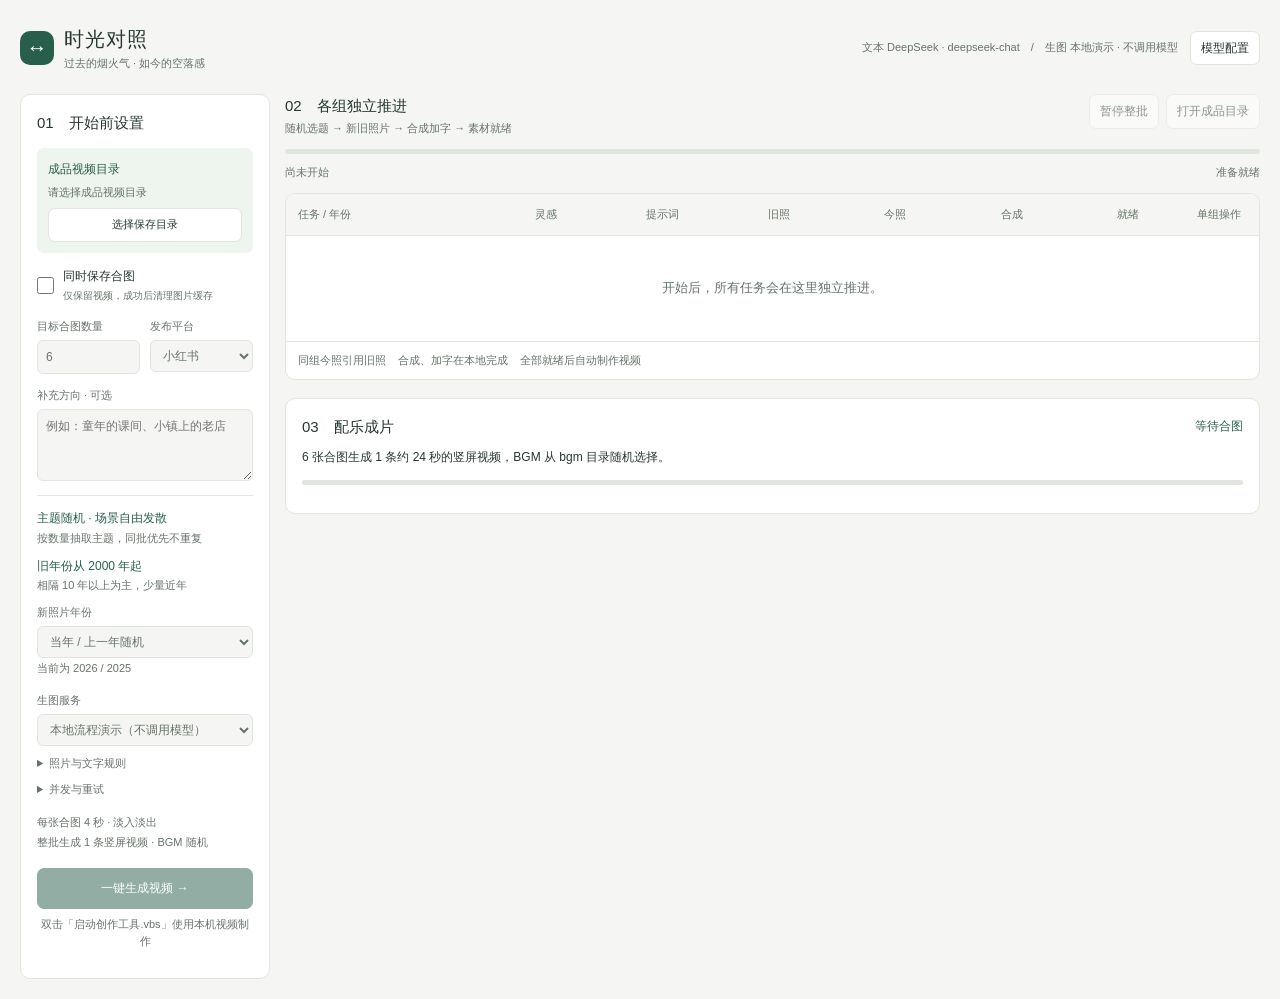
==== commit 9749a996: "接入自动配乐视频流程并增加合图保存开关" ====
--- a/index.html
+++ b/index.html
@@ -84,18 +84,21 @@
       <header class="te-head"><div class="te-brand"><div class="te-logo" aria-hidden="true">↔</div><div><h1>时光对照</h1><small>过去的烟火气 · 如今的空落感</small></div></div><div class="te-models"><small id="keyStatus"></small><button id="toggleConfig" type="button">模型配置</button></div></header>
       <div id="restoreNotice" class="te-resume-note" hidden><span id="restoreText"></span><button id="continueRestored" type="button">继续未完成任务</button></div>
       <div class="te-workspace"><form id="batchForm" class="te-settings"><h2>01　开始前设置</h2>
-        <div class="te-folder"><strong>保存目录</strong><div id="folderPath" class="te-folder-path">请选择保存目录</div><button id="selectFolder" type="button">选择保存目录</button></div>
+        <div class="te-folder"><strong>成品视频目录</strong><div id="folderPath" class="te-folder-path">请选择保存目录</div><button id="selectFolder" type="button">选择保存目录</button></div>
+        <label class="te-save-option"><input id="saveImages" type="checkbox" data-batch-setting><span>同时保存合图<small id="saveImagesHint">仅保留视频，成功后清理图片缓存</small></span></label>
         <div class="te-row"><label>目标合图数量<input id="count" type="number" min="1" max="12" value="6" data-batch-setting></label><label>发布平台<select id="platform" data-batch-setting><option>小红书</option><option>抖音</option><option>视频号</option><option>公众号</option></select></label></div>
         <label class="te-label-block">补充方向 · 可选<textarea id="brief" rows="3" data-batch-setting placeholder="例如：童年的课间、小镇上的老店"></textarea></label>
         <div class="te-rules"><div class="te-rule"><strong>主题随机 · 场景自由发散</strong><small>按数量抽取主题，同批优先不重复</small></div><div class="te-rule"><strong>旧年份从 2000 年起</strong><small>相隔 10 年以上为主，少量近年</small></div>
         <label>新照片年份<select id="yearMode" data-batch-setting><option value="random">当年 / 上一年随机</option><option value="current">使用当年</option><option value="previous">使用上一年</option></select></label><small id="yearNote"></small>
         <label class="te-label-block">生图服务<select id="providerSelect" data-batch-setting><option value="mock">本地流程演示（不调用模型）</option><option value="beihai">北海 AI</option><option value="openai">OpenAI</option><option value="gemini">Gemini</option></select></label>
-        <details class="te-advanced-list"><summary>照片与文字规则</summary><p>手持旧照，彩照为主、少量黑白；泛黄、污渍和褪色符合保存年限。现在图直接拍摄，无手、无相纸。</p><p>旧图在上、新图在下，白字黑边标注年份和跨度。合成尺寸 1080×1920，主体完整保留。</p></details>
+        <details class="te-advanced-list"><summary>照片与文字规则</summary><p>手持旧照，彩照为主、少量黑白；泛黄、污渍和褪色符合保存年限。现在图直接拍摄，无手、无相纸。</p><p>旧图在上、新图在下，白字黑边仅标注年份。合成尺寸 1080×1920，主体完整保留。</p></details>
         <details class="te-advanced-list"><summary>并发与重试</summary><div class="te-row"><label>文本并发<input id="textLimit" type="number" min="1" max="12" value="6" data-batch-setting></label><label>生图并发<input id="imageLimit" type="number" min="1" max="6" value="2" data-batch-setting></label></div><p>临时错误自动重试最多 2 次，其余错误可手动处理；其他组正常继续。</p></details></div>
-        <button id="startBatch" class="te-primary te-start" type="submit" disabled>一键生成 6 张合图 →</button><div class="te-setting-foot" id="startHint">选好目录，每张合图完成后自动保存</div><div class="te-output-tools"><button id="newBatch" class="te-quiet" type="button" hidden>结束本批并新建</button></div>
-      </form><section class="te-main" aria-label="批量任务进度"><div class="te-batch-head"><div><h2>02　各组独立推进</h2><small>随机选题 → 新旧照片 → 合成加字 → 保存</small></div><div class="te-batch-actions"><button id="pauseBatch" type="button" disabled>暂停整批</button><button id="openFolder" type="button" disabled>打开保存目录</button></div></div>
-      <div class="te-progress" id="batchProgress" role="progressbar" aria-label="已保存合图" aria-valuemin="0" aria-valuemax="6" aria-valuenow="0"><div></div></div><div class="te-summary" aria-live="polite"><span id="batchCounts">尚未开始</span><span id="batchStatus">准备就绪</span></div>
-      <div class="te-board"><div class="te-columns" aria-hidden="true"><span>任务 / 年份</span><span>灵感</span><span>提示词</span><span>旧照</span><span>今照</span><span>合成</span><span>保存</span><span>单组操作</span></div><div id="batchJobs"><div style="padding:42px 20px;text-align:center;color:var(--te-sub)">开始后，所有任务会在这里独立推进。</div></div><div class="te-board-footer"><span>同组今照引用旧照</span><span>合成、加字在本地完成</span><span>写入成功才计入已保存</span></div></div>
+        <div class="te-video-rule">每张合图 4 秒 · 淡入淡出<br>整批生成 1 条竖屏视频 · BGM 随机</div>
+        <button id="startBatch" class="te-primary te-start" type="submit" disabled>一键生成视频 →</button><div class="te-setting-foot" id="startHint">全部合图完成后，自动配乐并保存视频</div><div class="te-output-tools"><button id="newBatch" class="te-quiet" type="button" hidden>结束本批并新建</button></div>
+      </form><section class="te-main" aria-label="批量任务进度"><div class="te-batch-head"><div><h2>02　各组独立推进</h2><small>随机选题 → 新旧照片 → 合成加字 → 素材就绪</small></div><div class="te-batch-actions"><button id="pauseBatch" type="button" disabled>暂停整批</button><button id="openFolder" type="button" disabled>打开成品目录</button></div></div>
+      <div class="te-progress" id="batchProgress" role="progressbar" aria-label="已就绪合图" aria-valuemin="0" aria-valuemax="6" aria-valuenow="0"><div></div></div><div class="te-summary" aria-live="polite"><span id="batchCounts">尚未开始</span><span id="batchStatus">准备就绪</span></div>
+      <div class="te-board"><div class="te-columns" aria-hidden="true"><span>任务 / 年份</span><span>灵感</span><span>提示词</span><span>旧照</span><span>今照</span><span>合成</span><span>就绪</span><span>单组操作</span></div><div id="batchJobs"><div style="padding:42px 20px;text-align:center;color:var(--te-sub)">开始后，所有任务会在这里独立推进。</div></div><div class="te-board-footer"><span>同组今照引用旧照</span><span>合成、加字在本地完成</span><span>全部就绪后自动制作视频</span></div></div>
+      <section id="videoPanel" class="te-video-panel" aria-label="成品视频进度"><div class="te-video-heading"><h2>03　配乐成片</h2><span id="videoStatus" role="status">等待合图</span></div><p id="videoInfo">合图按组编号播放，每张 4 秒，自动从 bgm 目录随机选曲。</p><div id="videoProgress" class="te-progress" role="progressbar" aria-label="视频制作进度" aria-valuemin="0" aria-valuemax="100" aria-valuenow="0"><div></div></div><p id="videoFile" class="te-video-file" hidden></p><p id="videoError" class="te-error-detail" role="status" hidden></p><div class="te-output-tools"><button id="retryVideo" type="button" hidden>重试视频制作</button><button id="refreshVideo" type="button" hidden>重新检查视频状态</button><button id="cancelVideo" type="button" hidden>停止视频制作</button><button id="videoOpenFolder" type="button" hidden>打开成品目录</button></div></section>
       <div id="batchNotice" class="te-notice" role="status" aria-live="polite"></div><section id="jobDetail" class="te-detail" hidden aria-label="任务详情"></section></section></div>
     </main>
           <dialog id="configPanel"><header class="modal-head"><h2>模型配置</h2><button type="button" class="close" aria-label="关闭">×</button></header><div class="modal-body">
@@ -186,7 +189,7 @@
             </label>
             <div data-image-provider="mock" class="mock-config-note">
               <strong>本地流程演示</strong>
-              <p>使用带演示标识的图形验证批量流程和保存，不调用模型。生成真实照片请选择北海 AI、OpenAI 或 Gemini。</p>
+              <p>使用带演示标识的图形验证批量流程，并制作真实 MP4，不调用模型。生成真实照片请选择北海 AI、OpenAI 或 Gemini。</p>
             </div>
             <div data-image-provider="beihai" class="hidden">
               <label>API Key<input id="beihaiImageKey" type="password" autocomplete="off" placeholder="留空则使用文本模型的北海 Key"></label>
@@ -248,7 +251,7 @@
       </div></dialog>
 
     <dialog id="pictureDialog"><header class="modal-head"><h2 id="pictureTitle">图片预览</h2><button class="close" type="button" aria-label="关闭">×</button></header><div class="modal-body"><img id="pictureFull" class="photo-enlarged" alt="完整图片"></div></dialog>
-    <dialog id="helpDialog"><header class="modal-head"><h2>本机保存服务</h2><button class="close" type="button" aria-label="关闭">×</button></header><div class="modal-body"><p id="appHelp">双击项目目录中的「启动创作工具.vbs」，即可选择电脑目录并自动保存。若浏览器支持直接选择目录，也可以继续使用当前页面。</p></div></dialog>
+    <dialog id="helpDialog"><header class="modal-head"><h2>本机创作服务</h2><button class="close" type="button" aria-label="关闭">×</button></header><div class="modal-body"><p id="appHelp">双击项目目录中的「启动创作工具.vbs」，连接本机服务后选择成品目录。视频在本机由 FFmpeg 制作，背景音乐从项目 bgm 目录随机选取。更新本机服务代码后，需要重启服务。</p></div></dialog>
     <dialog id="titlesDialog"><header class="modal-head"><h2>短视频标题</h2><button class="close" type="button" aria-label="关闭">×</button></header><div class="modal-body"><div id="titleStatus" role="status"></div><div id="titles"></div></div></dialog>
     <div id="toast" class="toast hidden" role="status"></div>
     <script>
@@ -655,6 +658,7 @@
     </script>
     <script src="batch-core.js"></script>
     <script src="batch-prompts.js"></script>
+    <script src="batch-video.js"></script>
     <script src="batch-app.js"></script>
   </body>
 </html>
--- a/batch-app.css
+++ b/batch-app.css
@@ -10,3 +10,4 @@
 @media(pointer:coarse){#batchApp button{min-height:44px}#batchApp input,#batchApp select,#batchApp textarea{font-size:16px;min-height:44px}}@media(prefers-reduced-motion:reduce){#batchApp .te-progress>div{transition:none}}
 
 #batchApp{border-radius:0;max-width:1700px;margin:auto}#batchApp .te-workspace{grid-template-columns:250px minmax(0,1fr)}#batchApp .te-head{padding-top:24px;padding-bottom:22px}#batchApp .te-models{display:flex;align-items:center;gap:12px}#batchApp .te-models small{max-width:330px}#batchApp .te-photo-real{display:block;width:100%;max-height:600px;object-fit:contain;background:var(--te-bg);border-radius:6px}#batchApp .te-detail textarea{min-height:135px;font-size:12px;line-height:1.7}#batchApp .te-detail-image-grid{display:grid;grid-template-columns:1fr 1fr;gap:12px}#batchApp .te-detail a{font-size:11px;color:var(--te-green)}#batchApp .te-resume-note{padding:12px;margin:0 20px 15px;border:1px solid var(--te-line);background:var(--te-paper);border-radius:8px;display:flex;justify-content:space-between;gap:12px;align-items:center;flex-wrap:wrap}#batchApp .te-job[data-selected=true]{border-left:3px solid var(--te-green)}#batchApp .te-job-title{font-size:11px;overflow-wrap:anywhere;color:var(--te-sub);margin-top:3px}#batchApp .te-error-detail{color:var(--te-error);font-size:11px;padding-top:5px}#batchApp .te-retry-count{display:block}#batchApp .te-detail-status{font-size:12px;margin-bottom:12px;color:var(--te-green)}#batchApp .te-notice.error{color:var(--te-error)}#batchApp .te-model-note{display:block;margin-top:5px}#batchApp .te-advanced-list{margin-top:9px}#batchApp .te-config-hint{font-size:11px;color:var(--te-sub)}.config-footer{flex-wrap:wrap}#configBatchNote{font-size:12px;color:var(--green);padding:10px 0}.config-extra{display:flex;gap:12px;flex-wrap:wrap}.config-extra button{font-size:11px}#appHelp{margin-bottom:12px;font-size:12px}#batchApp .te-output-tools{display:flex;gap:10px;flex-wrap:wrap;margin-top:12px}@media(max-width:1100px){#batchApp .te-workspace{grid-template-columns:220px minmax(0,1fr)}}@media(max-width:800px){#batchApp .te-workspace{grid-template-columns:1fr}#batchApp .te-models small{display:none}}@media(max-width:500px){#batchApp .te-detail-image-grid{grid-template-columns:1fr}}
+#batchApp .te-save-option{display:flex;align-items:center;gap:9px;margin:14px 0;color:var(--te-ink);font-size:12px;cursor:pointer}#batchApp .te-save-option input{width:17px;height:17px;min-height:17px;margin:0;accent-color:var(--te-green)}#batchApp .te-save-option small{display:block;margin-top:3px;font-size:10px;color:var(--te-sub)}#batchApp .te-video-rule{font-size:11px;color:var(--te-sub);line-height:1.8;margin-top:15px}#batchApp .te-video-panel{padding:16px;margin-top:18px;border:1px solid var(--te-line);border-radius:10px;background:var(--te-paper)}#batchApp .te-video-heading{display:flex;gap:12px;justify-content:space-between;align-items:center;flex-wrap:wrap}#batchApp .te-video-heading>span{color:var(--te-green);font-size:12px}#batchApp .te-video-panel>p{font-size:12px;margin-top:9px;line-height:1.8;overflow-wrap:anywhere}#batchApp .te-video-panel .te-progress{margin-top:12px}#batchApp .te-video-file{padding:10px;background:var(--te-pale);border-radius:6px;color:var(--te-green)}
